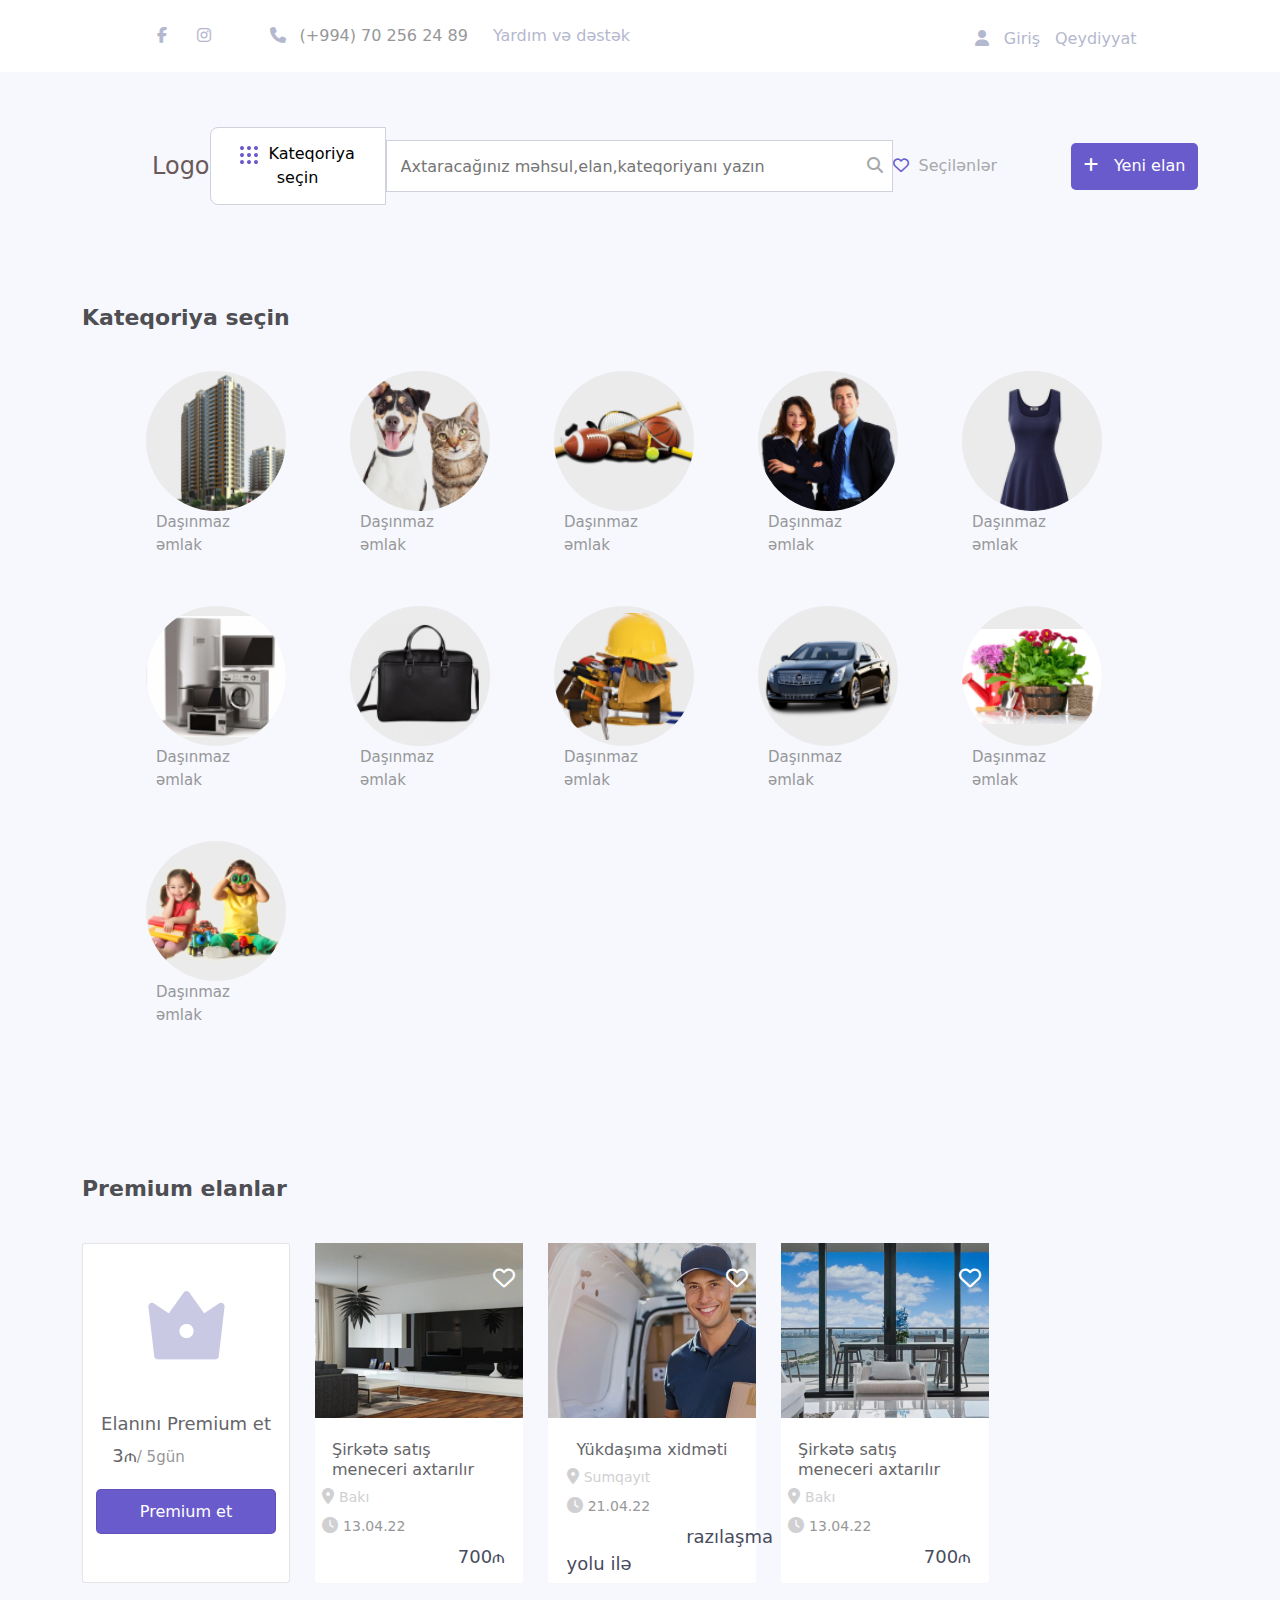
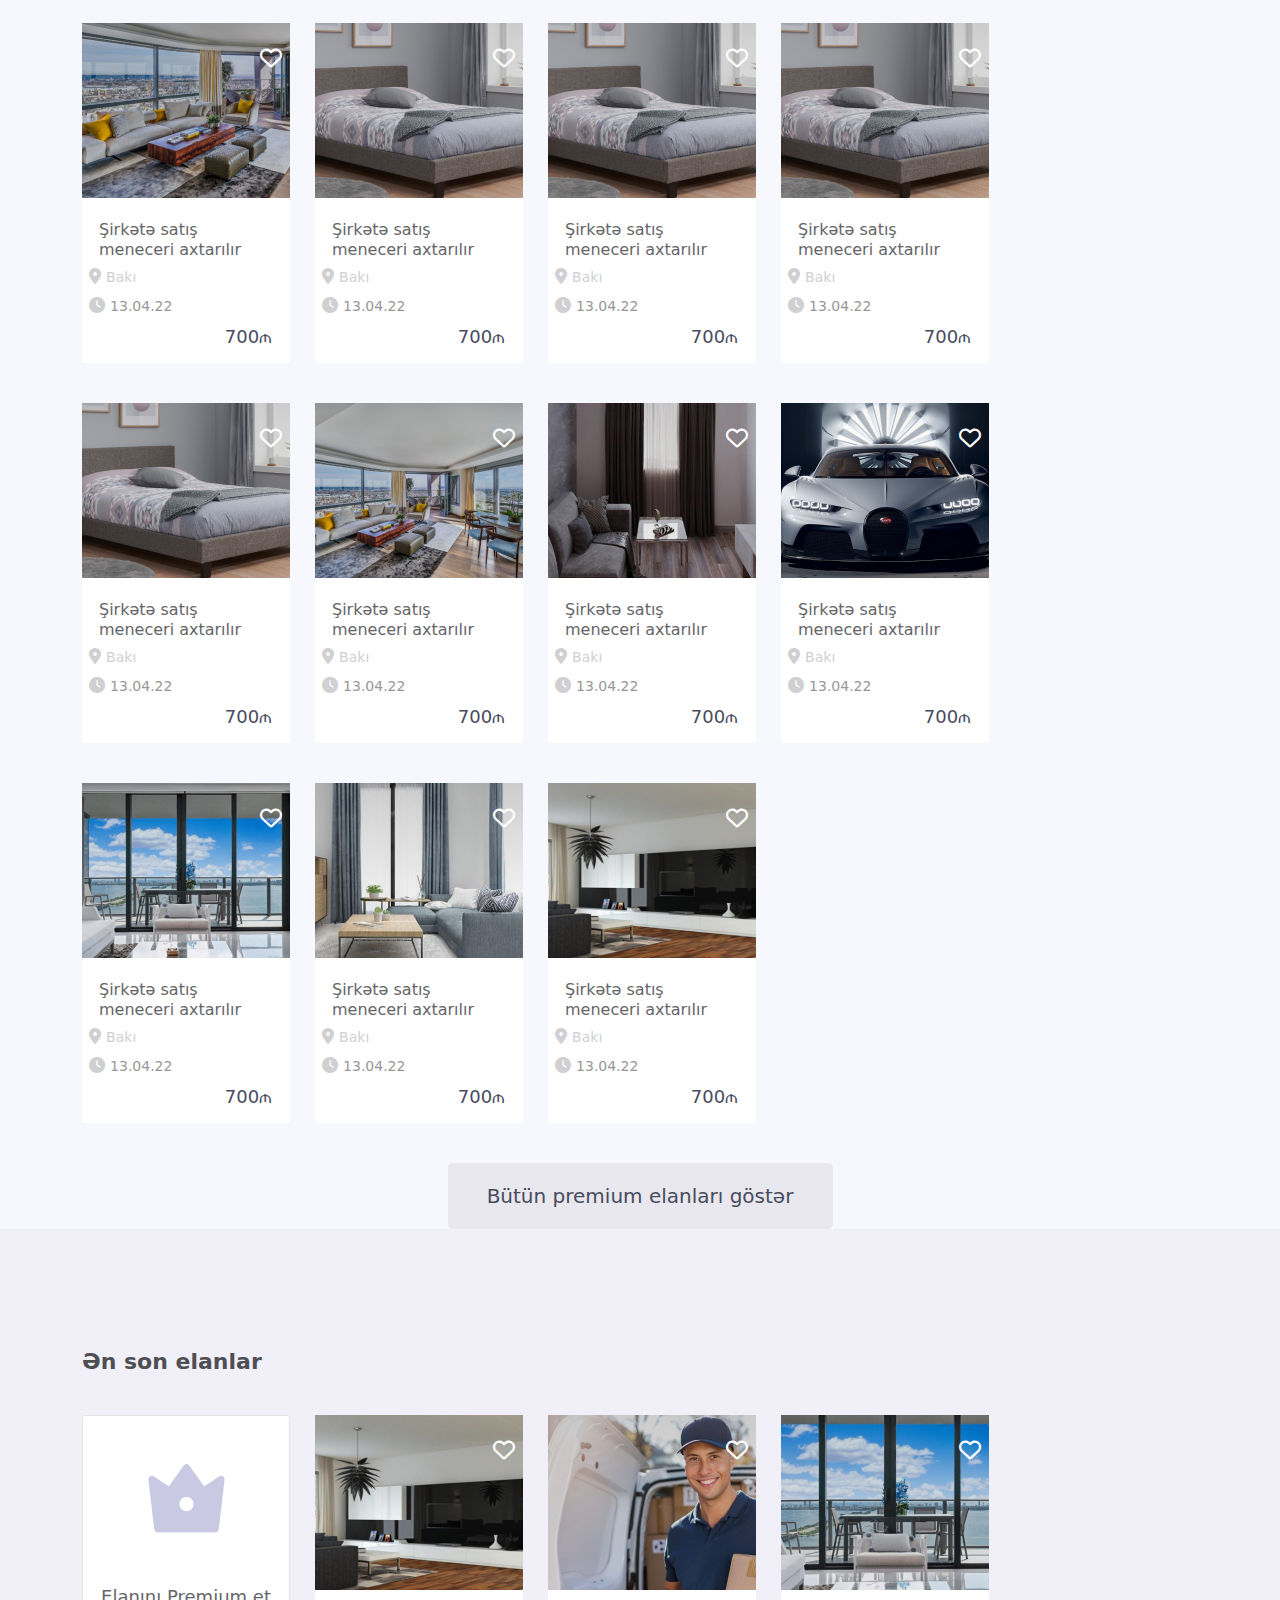
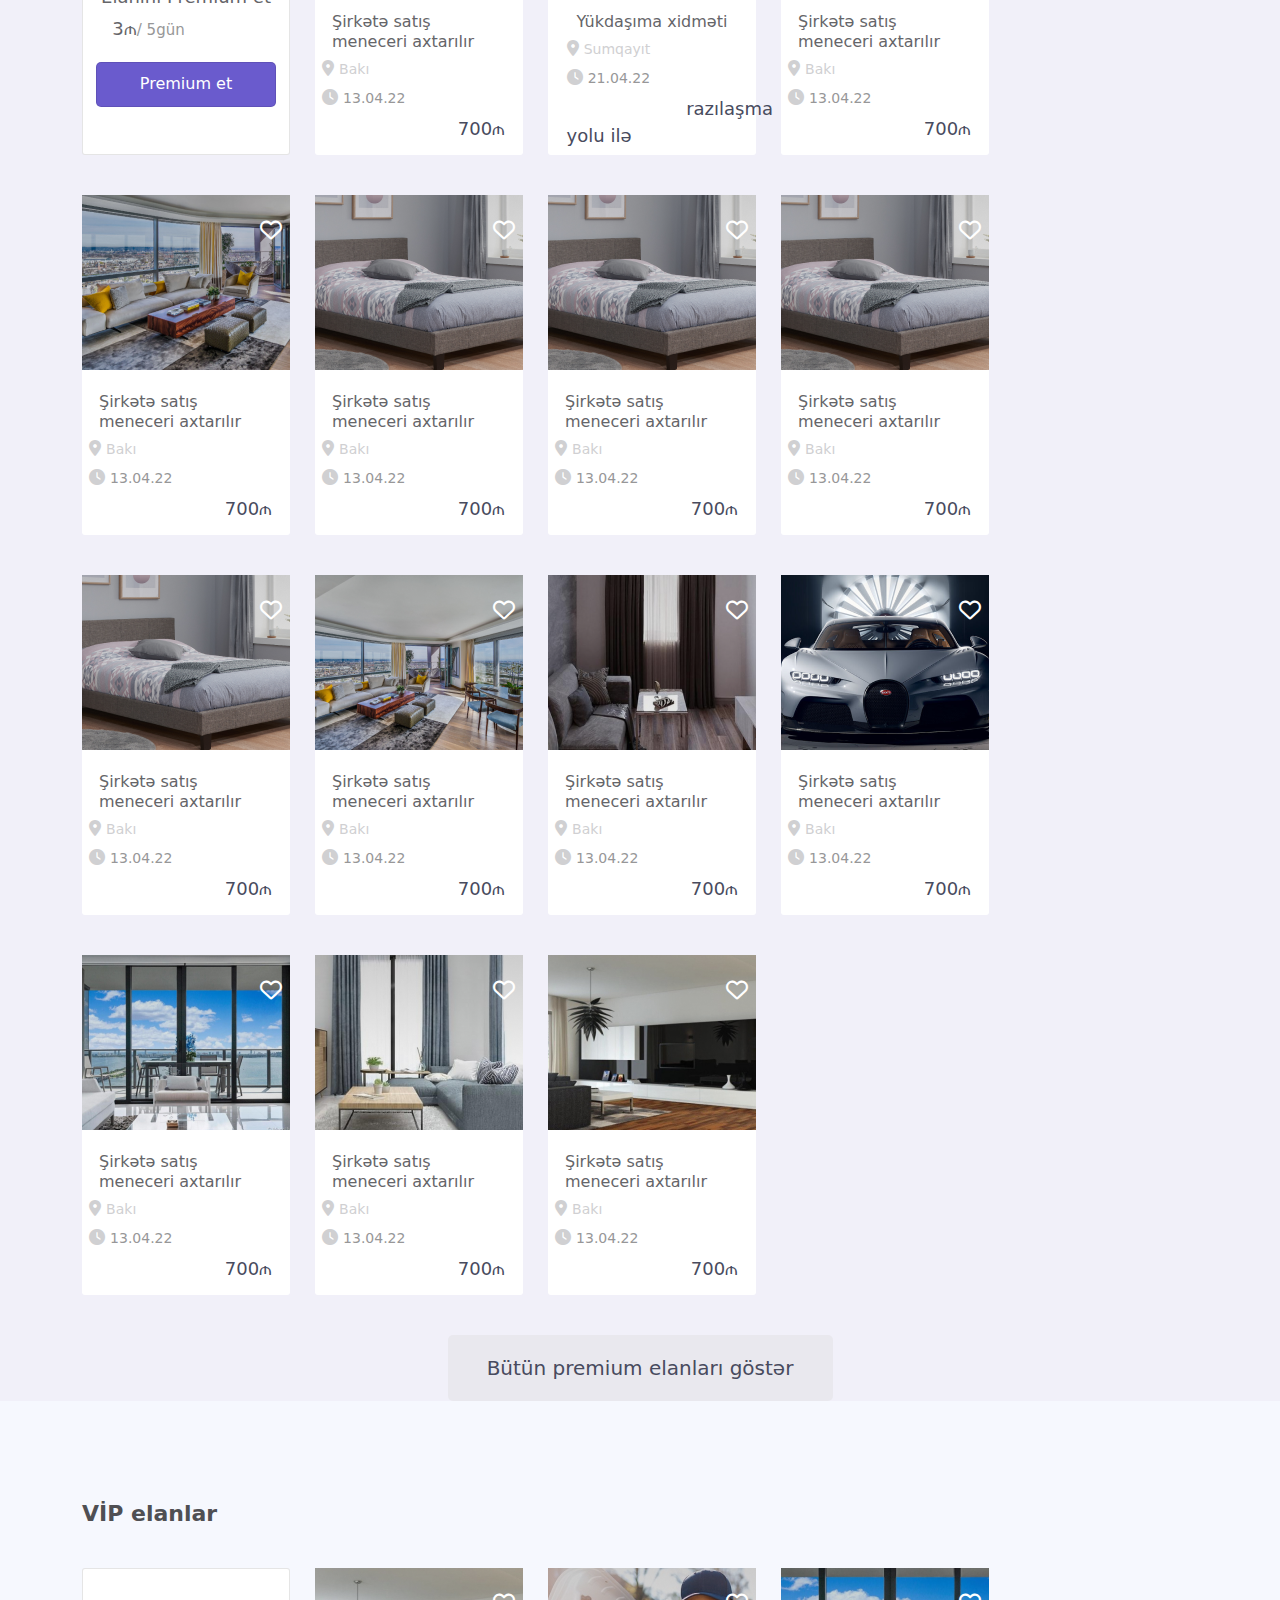
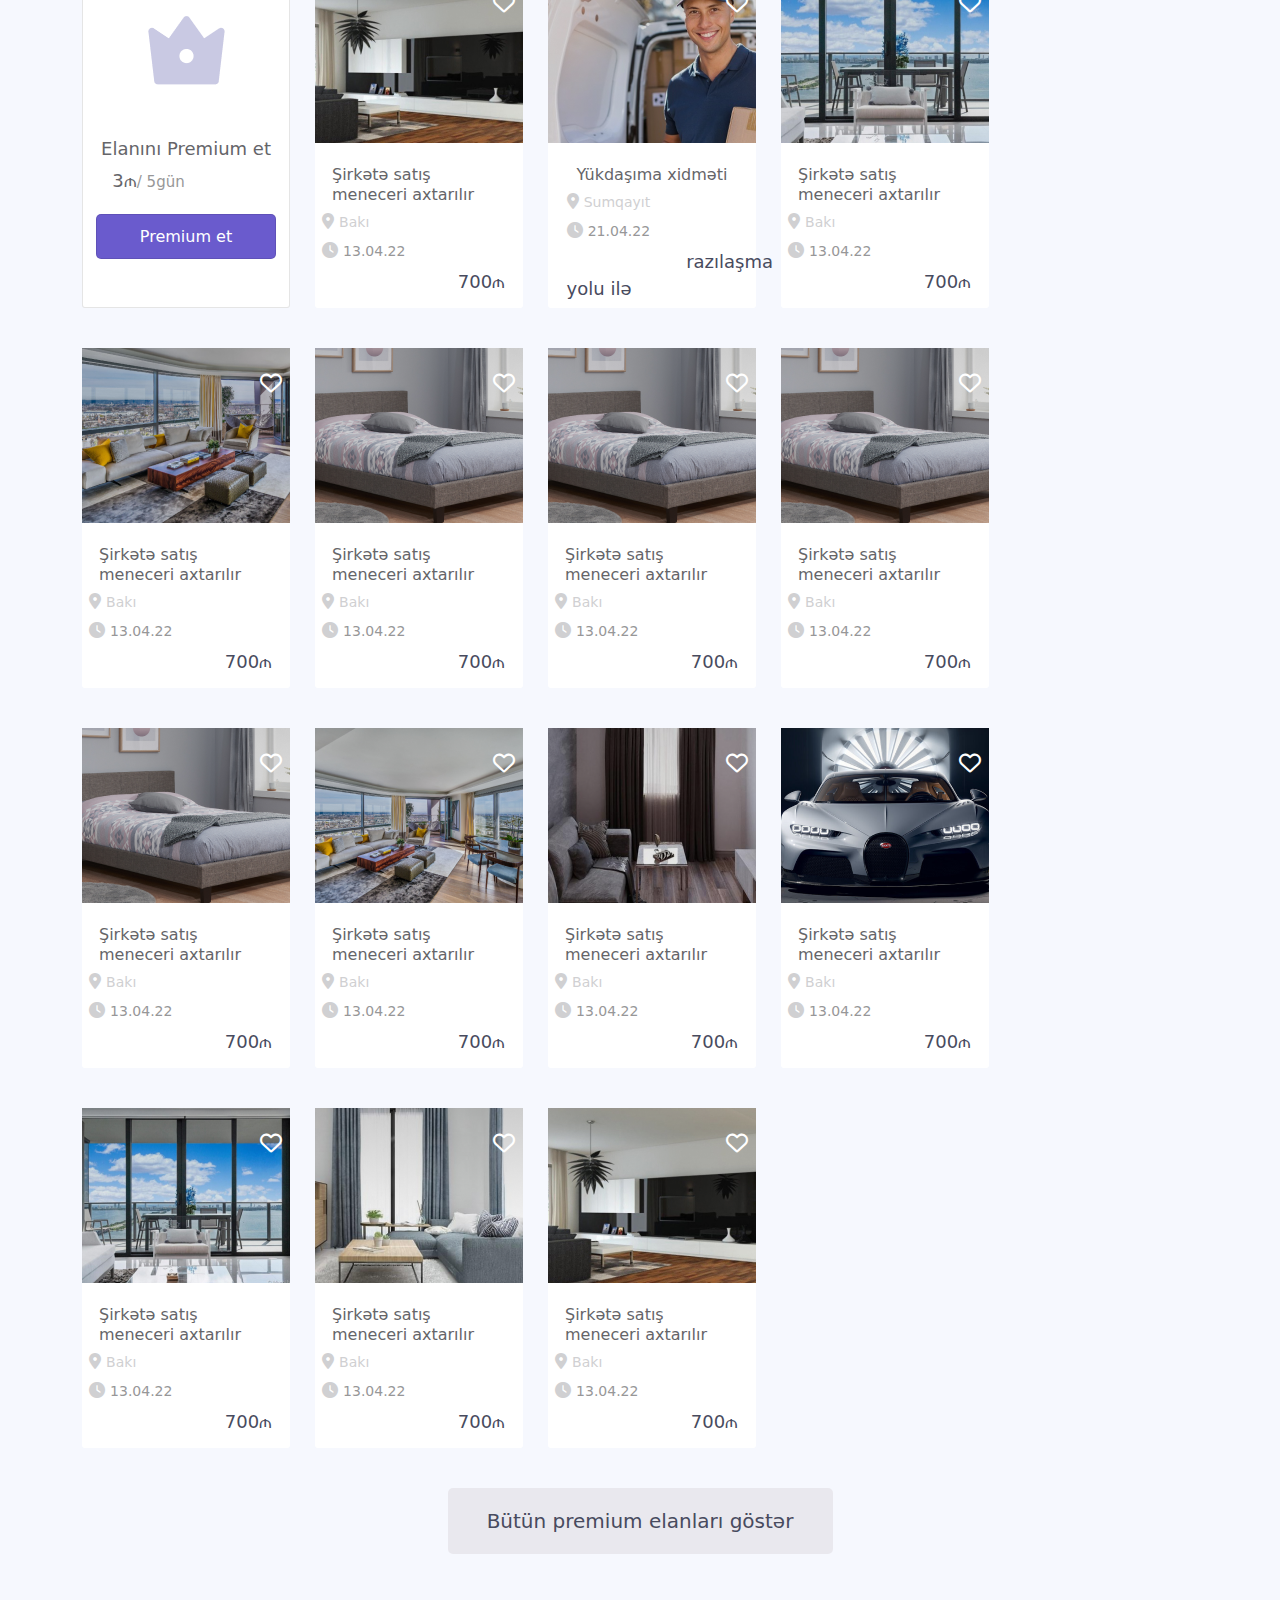
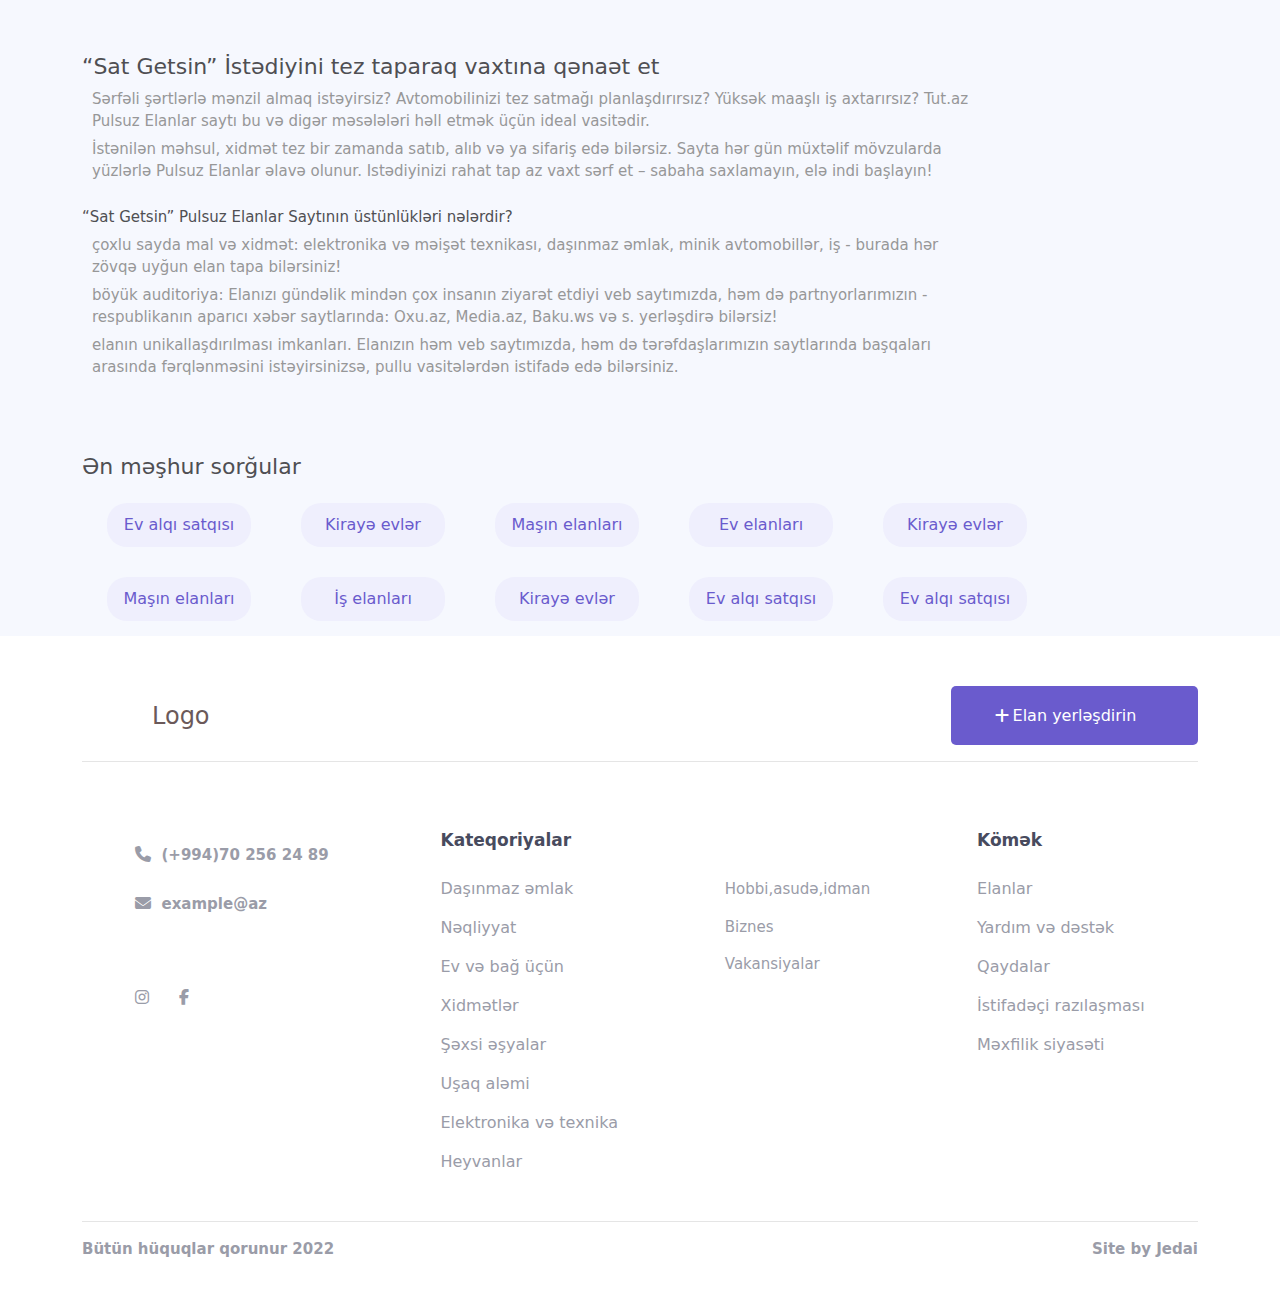
==== index.html @ 9d22d10e "the complete website main,sections, footer,popups etc" ====
<!DOCTYPE html>
<html lang="en">
  <head>
    <meta charset="UTF-8" />
    <meta http-equiv="X-UA-Compatible" content="IE=edge" />
    <meta name="viewport" content="width=device-width, initial-scale=1.0" />
    <title>Anoncument site</title>
    <!-- fontawesome links -->
    <link
      rel="stylesheet"
      href="https://cdnjs.cloudflare.com/ajax/libs/font-awesome/6.3.0/css/all.min.css"
    />
    <!-- bootstrab cdn links -->
    <link
      rel="stylesheet"
      href="https://cdn.jsdelivr.net/npm/bootstrap@5.3.0-alpha1/dist/css/bootstrap.min.css"
    />
    <!-- css link -->
    <link rel="stylesheet" href="/css/style.css" />
  </head>
  <body>
    <!-- header  -->
    <header class="head">
      <div class="container header">
        <div class="box-left">
          <div class="social-icons">
            <a href="#"><i class="fa-brands fa-facebook-f"></i></a>
            <a href="#"><i class="fa-brands fa-instagram"></i></a>
          </div>
          <div class="phone">
            <a href="#"><i class="fa-solid fa-phone"></i></a>
            <span>(+994) 70 256 24 89</span>
            <a href="#">Yardım və dəstək</a>
          </div>
        </div>
        <div class="box-right">
          <div class="user">
            <a href="#"><i class="fa-solid fa-user"></i></a>
            <a data-bs-toggle="modal" data-bs-target="#popup-Login" href="#"
              >Giriş</a
            >

            <a data-bs-toggle="modal" data-bs-target="#popup-qeydiyyat"
              >Qeydiyyat</a
            >
          </div>
        </div>
      </div>
      <!-- Modal Log-in-->
      <!-- --------------------------------------Login modal -->
      <div
        class="modal fade modal-fullscreen-lg-down"
        id="popup-Login"
        tabindex="-1"
        aria-labelledby="exampleModalLabel"
        aria-hidden="true"
      >
        <div class="modal-dialog">
          <div class="modal-content">
            <div class="modal-header">
              <button
                type="button"
                class="btn-close"
                data-bs-dismiss="modal"
                aria-label="Close"
              ></button>
            </div>
            <div class="modal-body">
              <div class="container">
                <div class="text-section">
                  <h1>“Sat Getsin” ə xoş gəlmişsiniz !</h1>
                  <p>
                    Qeydiyyat zamanı istifadə etdiyiniz e-mail (nömrə) və şifrə
                    vasitəsilə daxil olun
                  </p>
                </div>
                <div class="contact-email">
                  <a
                    data-bs-toggle="modal"
                    data-bs-target="#popup-Login"
                    class="active-a"
                    >Email</a
                  >
                  <a
                    data-bs-toggle="modal"
                    data-bs-target="#popup-Mobile"
                    href="#"
                    class="m-3 atwo"
                    >Mobil nömrə</a
                  >
                </div>

                <form action="#" class="form">
                  <label class="label-form">
                    <span>Email</span>
                    <input
                      type="text"
                      placeholder="Emailinizi daxil edin"
                      class="email-box"
                    />
                  </label>

                  <label class="label-form">
                    <span>Şifrə</span>
                    <input
                      id="password"
                      type="password"
                      placeholder=" Yeni şifrə yaradın"
                      class="password-box"
                      name="Şifrə"
                    />
                    <div class="icon">
                      <i
                        class="fa-solid fa-eye-slash"
                        id="pasword-icon"
                        onclick="showHide()"
                      ></i>
                    </div>
                  </label>
                  <div class="password-remember">
                    <label>
                      <input type="checkbox" />
                      <span>Şifrəni xatırla</span>
                    </label>
                    <a  data-bs-toggle="modal"
                    data-bs-target="#popup-passwordforqot">Şifrəmi unutdum</a>
                  </div>
                  <div class="button-gre">
                    <a href="#">Daxil ol</a>
                  </div>
                  <p class="new-user">
                    <a href="#">Saytımızda yenisiz? o zaman</a>
                  </p>
                  <div class="signin-button">
                    <a data-bs-toggle="modal" data-bs-target="#popup-qeydiyyat">Qeydiyyatdan keçin</a>
                  </div>
                </form>
              </div>
            </div>
          </div>
        </div>
      </div>
      <!-- ---------------------------------------Mobile modal -->
      <div
        class="modal fade modal-fullscreen-lg-down"
        id="popup-Mobile"
        tabindex="-1"
        aria-labelledby="exampleModalLabel"
        aria-hidden="true"
      >
        <div class="modal-dialog">
          <div class="modal-content">
            <div class="modal-header">
              <button
                type="button"
                class="btn-close"
                data-bs-dismiss="modal"
                aria-label="Close"
              ></button>
            </div>
            <div class="modal-body">
              <div class="container">
                <div class="text-section">
                  <h1>“Sat Getsin” ə xoş gəlmişsiniz !</h1>
                  <p>
                    Qeydiyyat zamanı istifadə etdiyiniz e-mail (nömrə) və şifrə
                    vasitəsilə daxil olun
                  </p>
                </div>
                <div class="contact-email">
                  <a data-bs-toggle="modal" data-bs-target="#popup-Login"
                    >Email</a
                  >
                  <a
                    data-bs-toggle="modal"
                    data-bs-target="#popup-Mobile"
                    href="#"
                    class="m-3 active-a atwo"
                    >Mobil nömrə</a
                  >
                </div>

                <form action="#" class="form">
                  <label class="label-form">
                    <span>Mobil nömrə</span>
                    <div class="mobile">
                      <select class="select">
                        <option>(+994) 70</option>
                        <option>(+994) 70</option>
                        <option>(+994) 70</option>
                      </select>
                      <input
                        type="text"
                        placeholder="Emailinizi daxil edin"
                        class="mobile-box"
                      />
                    </div>
                  </label>

                  <label class="label-form">
                    <span>Şifrə</span>
                    <input
                      id="password-two"
                      type="password"
                      placeholder=" Yeni şifrə yaradın"
                      class="password-box"
                      name="Şifrə"
                    />
                    <div class="icon">
                      <i
                        class="fa-solid fa-eye-slash"
                        id="pasword-icon"
                        onclick="showHidetwo()"
                      ></i>
                    </div>
                  </label>
                  <div class="password-remember">
                    <label>
                      <input type="checkbox" />
                      <span>Şifrəni xatırla</span>
                    </label>
                    <a data-bs-toggle="modal"
                    data-bs-target="#popup-passwordforqot">Şifrəmi unutdum</a>
                  </div>
                  <div class="button-gre">
                    <a href="#">Daxil ol</a>
                  </div>
                  <p class="new-user">
                    <a href="#">Saytımızda yenisiz? o zaman</a>
                  </p>
                  <div class="signin-button">
                    <a href="#">Qeydiyyatdan keçin</a>
                  </div>
                </form>
              </div>
            </div>
          </div>
        </div>
      </div>
      <!-- -----------------------------------------Qeydiyyat modal -->
      <div
        class="modal fade modal-fullscreen-lg-down"
        id="popup-qeydiyyat"
        tabindex="-1"
        aria-labelledby="exampleModalLabel"
        aria-hidden="true"
      >
        <div class="modal-dialog">
          <div class="modal-content">
            <div class="modal-header">
              <button
                type="button"
                class="btn-close"
                data-bs-dismiss="modal"
                aria-label="Close"
              ></button>
            </div>
            <div class="modal-body">
              <div class="container">
                <div class="text-section">
                  <h1>Qeydiyyat</h1>
                </div>

                <form action="#" class="form">
                  <label class="label-form">
                    <span>Ad soyad</span>
                    <input
                      placeholder="Ad soyad daxil edin "
                      type="text
                        "
                    />
                    <span>Email</span>
                    <input placeholder="example@az" type="text" />

                    <span>Mobil nömrə</span>

                    <input
                      type="text"
                      placeholder="Emailinizi daxil edin"
                      class="email-box"
                    />
                  </label>

                  <label class="label-form">
                    <span>Şifrə</span>
                    <input
                      id="password-two"
                      type="password"
                      placeholder=" Yeni şifrə yaradın"
                      class="password-box"
                      name="Şifrə"
                    />
                    <div class="icon">
                      <i
                        class="fa-solid fa-eye-slash"
                        id="pasword-icon"
                        onclick="showHidetwo()"
                      ></i>
                    </div>
                  </label>
                  <label for="">
                    <div class="register">
                      <input
                        type="text"
                        placeholder="Şəkildəki kodu daxil edin"
                      />
                      <div class="register-code"><span>5064</span></div>
                    </div>
                  </label>
                  <div class="password-remember-two">
                    <label>
                      <input type="checkbox" />
                      <span>
                        <a href="#">İstifadəçi şərtləri</a> ilə razıyam</span
                      >
                    </label>
                  </div>
                  <div class="lest-go">
                    <span> <a data-bs-toggle="modal" data-bs-target="#popup-davamet">Davam edin</a></span>
                  </div>

                  <p class="new-user">
                    <a data-bs-toggle="modal" data-bs-target="#popup-Login"
                      >Hesabınız var? o zaman</a
                    >
                  </p>
                  <div class="button-gre reg">
                    <a data-bs-toggle="modal" data-bs-target="#popup-Login">Daxil olun</a>
                  </div>
                </form>
              </div>
            </div>
          </div>
        </div>
      </div>
      <!-- Davam-edin modal -->
      <div
      class="modal fade modal-fullscreen-lg-down"
      id="popup-davamet"
      tabindex="-1"
      aria-labelledby="exampleModalLabel"
      aria-hidden="true">
      <div class="modal-dialog">
        <div class="modal-content">
          <div class="modal-header">
            <button
              type="button"
              class="btn-close"
              data-bs-dismiss="modal"
              aria-label="Close"
            ></button>
          </div>
          <div class="modal-body ">
            <div class="container sig-con">
              <div class="text-section">
                <h1>Qeydiyyat</h1>
                <p><span>Telefonunuza göndərilən 4 xanalı kodu girin</span></p>
              </div>
              <div class="securty-code">
                <input oninput="goNext(event)" maxlength="1" type="text" required>
                <input  oninput="goNext(event)" maxlength="1" type="text" required>
                <input  oninput="goNext(event)" maxlength="1" type="text"required>
                <input  oninput="goNext(event)" maxlength="1" type="text" required>
                <input  oninput="goNext(event)" maxlength="1" type="text" required>
                <input  oninput="goNext(event)" maxlength="1" type="text" required>
              </div>
                <div class="button-gre pre">
                  <a href="#">Təsdiq edin</a>
                </div>
                <div class="refresh">
                    <a href="#">Nömrəni yenilə</a>
                    <a href="#">Kodu yenidən göndər</a>
                </div>
               
            </div>
          </div>
        </div>
      </div>
    
    </div>

   <!-- ------------- forqot pasword -->
      <div
      class="modal fade modal-fullscreen-lg-down"
      id="popup-passwordforqot"
      tabindex="-1"
      aria-labelledby="exampleModalLabel"
      aria-hidden="true">
      <div class="modal-dialog">
        <div class="modal-content">
          <div class="modal-header">
            <button
              type="button"
              class="btn-close"
              data-bs-dismiss="modal"
              aria-label="Close"
            ></button>
          </div>
          <div class="modal-body ">
            <div class="container sig-con">
              <div class="text-section">
                <h1>Şifrəmi unutdum</h1>
                <p><span>Narahat olmayın biz sizə daxil olmaq üçün kod göndərəcəyik </span></p>
                
              </div>
              <div class="contact-email">
                <a
                  data-bs-toggle="modal"
                  data-bs-target="#popup-passwordforqot"
                  class="active-a"
                  >Email</a
                >
                <a
                  data-bs-toggle="modal"
                  data-bs-target="#popup-Mobile"
                  href="#"
                  class="m-3 atwo"
                  >Mobil nömrə</a
                >
              </div>
              <label class="label-form eform" >
                <span>Email</span>
                <input
                type="text"
                placeholder="Emailinizi daxil edin"
                class="email-box"
              />
              </label>
                <div class="button-gre gre">
                  <a data-bs-toggle="modal"
                  data-bs-target="#popup-sendemail">Linki göndər</a>
                </div>
                <div class="refresh">
                    <a href="#">Nömrəni yenilə</a>
                    <a href="#">Kodu yenidən göndər</a>
                </div>
               
            </div>
          </div>
        </div>
      </div>
    </div>
    <!--  emailinizi yoxlayin -->
    <div
    class="modal fade modal-fullscreen-lg-down"
    id="popup-sendemail"
    tabindex="-1"
    aria-labelledby="exampleModalLabel"
    aria-hidden="true">
    <div class="modal-dialog">
      <div class="modal-content">
        <div class="modal-header">
          <button
            type="button"
            class="btn-close"
            data-bs-dismiss="modal"
            aria-label="Close"
          ></button>
        </div>
        <div class="modal-body ">
          <div class="container ">
            <div class="text-section">
              <h1>E-mailinizi yoxlayın</h1>
              <p><span>Lazımi məlumatlar example@az ünvanına göndərildi.Emailinizə göndərilən 4 xanalı kodu girin</span></p>
              
            </div>
            <div class="securty-code">
                <input oninput="goNext(event)" maxlength="1" type="text" required>
                <input  oninput="goNext(event)" maxlength="1" type="text" required>
                <input  oninput="goNext(event)" maxlength="1" type="text"required>
                <input  oninput="goNext(event)" maxlength="1" type="text" required>

              </div>
            
              <div class="button-gre gre">
                <a href="#">Davam edin</a>
              </div>
              <div class="refresh">
                  <a href="#">Nömrəni yenilə</a>
                  <a href="#">Kodu yenidən göndər</a>
              </div>
             
          </div>
        </div>
      </div>
    </div>
  </div>
  <!--   davam edin email -->
  <div
  class="modal fade modal-fullscreen-lg-down"
  id="popup-sendemail"
  tabindex="-1"
  aria-labelledby="exampleModalLabel"
  aria-hidden="true">
  <div class="modal-dialog">
    <div class="modal-content">
      <div class="modal-header">
        <button
          type="button"
          class="btn-close"
          data-bs-dismiss="modal"
          aria-label="Close"
        ></button>
      </div>
      <div class="modal-body ">
        <div class="container ">
          <div class="text-section">
            <h1>Yeni şifrənizi yazın</h1>   
          </div>
            <div class="button-gre gre">
              <a href="#">Davam edin</a>

            </div>
           
        </div>
      </div>
    </div>
  </div>
</div>


    </header>
    <!-- main -->
    <section>
      <div class="container main">
        <div class="logo">
          <a href="#">Logo</a>
        </div>
        <div class="search-box">
          <button>
            <svg
              width="18"
              height="18"
              viewBox="0 0 18 18"
              fill="none"
              xmlns="http://www.w3.org/2000/svg"
            >
              <path
                d="M2 4C2.53043 4 3.03914 3.78929 3.41421 3.41421C3.78929 3.03914 4 2.53043 4 2C4 1.46957 3.78929 0.960859 3.41421 0.585786C3.03914 0.210714 2.53043 0 2 0C1.46957 0 0.960859 0.210714 0.585786 0.585786C0.210714 0.960859 0 1.46957 0 2C0 2.53043 0.210714 3.03914 0.585786 3.41421C0.960859 3.78929 1.46957 4 2 4ZM9 4C9.53043 4 10.0391 3.78929 10.4142 3.41421C10.7893 3.03914 11 2.53043 11 2C11 1.46957 10.7893 0.960859 10.4142 0.585786C10.0391 0.210714 9.53043 0 9 0C8.46957 0 7.96086 0.210714 7.58579 0.585786C7.21071 0.960859 7 1.46957 7 2C7 2.53043 7.21071 3.03914 7.58579 3.41421C7.96086 3.78929 8.46957 4 9 4ZM16 4C16.5304 4 17.0391 3.78929 17.4142 3.41421C17.7893 3.03914 18 2.53043 18 2C18 1.46957 17.7893 0.960859 17.4142 0.585786C17.0391 0.210714 16.5304 0 16 0C15.4696 0 14.9609 0.210714 14.5858 0.585786C14.2107 0.960859 14 1.46957 14 2C14 2.53043 14.2107 3.03914 14.5858 3.41421C14.9609 3.78929 15.4696 4 16 4ZM2 11C2.53043 11 3.03914 10.7893 3.41421 10.4142C3.78929 10.0391 4 9.53043 4 9C4 8.46957 3.78929 7.96086 3.41421 7.58579C3.03914 7.21071 2.53043 7 2 7C1.46957 7 0.960859 7.21071 0.585786 7.58579C0.210714 7.96086 0 8.46957 0 9C0 9.53043 0.210714 10.0391 0.585786 10.4142C0.960859 10.7893 1.46957 11 2 11ZM9 11C9.53043 11 10.0391 10.7893 10.4142 10.4142C10.7893 10.0391 11 9.53043 11 9C11 8.46957 10.7893 7.96086 10.4142 7.58579C10.0391 7.21071 9.53043 7 9 7C8.46957 7 7.96086 7.21071 7.58579 7.58579C7.21071 7.96086 7 8.46957 7 9C7 9.53043 7.21071 10.0391 7.58579 10.4142C7.96086 10.7893 8.46957 11 9 11ZM16 11C16.5304 11 17.0391 10.7893 17.4142 10.4142C17.7893 10.0391 18 9.53043 18 9C18 8.46957 17.7893 7.96086 17.4142 7.58579C17.0391 7.21071 16.5304 7 16 7C15.4696 7 14.9609 7.21071 14.5858 7.58579C14.2107 7.96086 14 8.46957 14 9C14 9.53043 14.2107 10.0391 14.5858 10.4142C14.9609 10.7893 15.4696 11 16 11ZM2 18C2.53043 18 3.03914 17.7893 3.41421 17.4142C3.78929 17.0391 4 16.5304 4 16C4 15.4696 3.78929 14.9609 3.41421 14.5858C3.03914 14.2107 2.53043 14 2 14C1.46957 14 0.960859 14.2107 0.585786 14.5858C0.210714 14.9609 0 15.4696 0 16C0 16.5304 0.210714 17.0391 0.585786 17.4142C0.960859 17.7893 1.46957 18 2 18ZM9 18C9.53043 18 10.0391 17.7893 10.4142 17.4142C10.7893 17.0391 11 16.5304 11 16C11 15.4696 10.7893 14.9609 10.4142 14.5858C10.0391 14.2107 9.53043 14 9 14C8.46957 14 7.96086 14.2107 7.58579 14.5858C7.21071 14.9609 7 15.4696 7 16C7 16.5304 7.21071 17.0391 7.58579 17.4142C7.96086 17.7893 8.46957 18 9 18ZM16 18C16.5304 18 17.0391 17.7893 17.4142 17.4142C17.7893 17.0391 18 16.5304 18 16C18 15.4696 17.7893 14.9609 17.4142 14.5858C17.0391 14.2107 16.5304 14 16 14C15.4696 14 14.9609 14.2107 14.5858 14.5858C14.2107 14.9609 14 15.4696 14 16C14 16.5304 14.2107 17.0391 14.5858 17.4142C14.9609 17.7893 15.4696 18 16 18Z"
                fill="#6A5BCD"
              />
            </svg>
            <span> Kateqoriya seçin </span>
          </button>
          <input
            type="text"
            placeholder="Axtaracağınız məhsul,elan,kateqoriyanı yazın"
          />
          <a href="#"><i class="fa-solid fa-magnifying-glass"></i></a>
        </div>
        <div class="select-box">
          <a href="#"><i class="fa-regular fa-heart"></i> </a>
          <a href="#">Seçilənlər</a>
          <div class="new-button">
            <button>
              <a href="#"><i class="fa-solid fa-plus"></i></a>
              Yeni elan
            </button>
          </div>
        </div>
      </div>
    </section>
    <!-- category  -->
    <section>
      <div class="container category">
        <h1>Kateqoriya seçin</h1>
        <div class="picture-box">
          <div class="cateqory-box">
            <div class="img">
              <img
                src="/picture/skyscraper-png-12 1.png"
                alt="Dasinmaz Emlak"
              />
            </div>
            <div class="text">
              <p>Daşınmaz əmlak</p>
            </div>
          </div>
          <div class="cateqory-box">
            <div class="img">
              <img
                src="/picture/1597725626_941687 1.png"
                alt="Dasinmaz Emlak"
              />
            </div>
            <div class="text">
              <p>Daşınmaz əmlak</p>
            </div>
          </div>
          <div class="cateqory-box">
            <div class="img">
              <img
                src="/picture/22889-2-sport-free-download 1.png"
                alt="Dasinmaz Emlak"
              />
            </div>
            <div class="text">
              <p>Daşınmaz əmlak</p>
            </div>
          </div>
          <div class="cateqory-box">
            <div class="img">
              <img
                src="/picture/27718-5-business-people-hd 1.png"
                alt="Dasinmaz Emlak"
              />
            </div>
            <div class="text">
              <p>Daşınmaz əmlak</p>
            </div>
          </div>
          <div class="cateqory-box">
            <div class="img">
              <img src="/picture/31NlFSFRHKL 1.png" alt="Dasinmaz Emlak" />
            </div>
            <div class="text">
              <p>Daşınmaz əmlak</p>
            </div>
          </div>
          <div class="cateqory-box">
            <div class="img">
              <img
                src="/picture/4a511f17daa556fc3d292158f2c2d5da 1.png"
                alt="Dasinmaz Emlak"
              />
            </div>
            <div class="text">
              <p>Daşınmaz əmlak</p>
            </div>
          </div>
          <div class="cateqory-box">
            <div class="img">
              <img
                src="/picture/longchamp-handbag-briefcase-hobo-bag-png-favpng-EcXRhtJt9U2Ann8szccFZtY8C 1.png"
                alt="Dasinmaz Emlak"
              />
            </div>
            <div class="text">
              <p>Daşınmaz əmlak</p>
            </div>
          </div>
          <div class="cateqory-box">
            <div class="img">
              <img
                src="/picture/png-transparent-architectural-engineering-building-business-maintenance-advertising-industrial-worker-building-company-service 1.png"
                alt="Dasinmaz Emlak"
              />
            </div>
            <div class="text">
              <p>Daşınmaz əmlak</p>
            </div>
          </div>
          <div class="cateqory-box">
            <div class="img">
              <img
                src="/picture/uploads_cadillac_cadillac_PNG53 1.png"
                alt="Dasinmaz Emlak"
              />
            </div>
            <div class="text">
              <p>Daşınmaz əmlak</p>
            </div>
          </div>
          <div class="cateqory-box">
            <div class="img">
              <img src="/picture/wallpapersden 1.png" alt="Dasinmaz Emlak" />
            </div>
            <div class="text">
              <p>Daşınmaz əmlak</p>
            </div>
          </div>
          <div class="cateqory-box">
            <div class="img">
              <img src="/picture/kids-play-png 1.png" />
            </div>
            <div class="text">
              <p>Daşınmaz əmlak</p>
            </div>
          </div>
        </div>
      </div>
    </section>
    <!-- premium  -->
    <section>
      <div class="container premium">
        <h1>Premium elanlar</h1>
        <div class="premium-flex">
          <div class="product-vip-box">
            <div class="img-vector">
              <img src="/picture/Vector.png" alt="" />
            </div>
            <p>Elanını Premium et</p>
            <p class="price">3₼<span>/ 5gün</span></p>
            <button>Premium et</button>
          </div>
          <div class="product-box">
            <div class="img-box">
              <a href="#"><i class="fa-regular fa-heart"></i></a>
              <img src="/picture/image 81.png" alt="" />
            </div>
            <div class="text-div">
              <p class="menecer">Şirkətə satış meneceri axtarılır</p>
              <p class="location">
                <i class="fa-sharp fa-solid fa-location-dot"></i>
                <span>Bakı</span>
              </p>
              <p class="clock">
                <i class="fa-solid fa-clock"></i> <span>13.04.22</span>
              </p>
              <div class="div-1">
                <span class="money">700₼</span>
              </div>
            </div>
          </div>
          <div class="product-box">
            <div class="img-box">
              <a href="#"><i class="fa-regular fa-heart"></i></a>
              <img src="/picture/premiumelan/image 82 (1).png" alt="" />
            </div>
            <div class="text-div">
              <p class="menecer">Yükdaşıma xidməti</p>
              <p class="location">
                <i class="fa-sharp fa-solid fa-location-dot"></i>
                <span>Sumqayıt</span>
              </p>
              <p class="clock">
                <i class="fa-solid fa-clock"></i> <span>21.04.22</span>
              </p>
              <span class="money">razılaşma yolu ilə</span>
            </div>
          </div>
          <div class="product-box">
            <div class="img-box">
              <a href="#"><i class="fa-regular fa-heart"></i></a>
              <img src="/picture/premiumelan/image 83.png" alt="" />
            </div>
            <div class="text-div">
              <p class="menecer">Şirkətə satış meneceri axtarılır</p>
              <p class="location">
                <i class="fa-sharp fa-solid fa-location-dot"></i>
                <span>Bakı</span>
              </p>
              <p class="clock">
                <i class="fa-solid fa-clock"></i> <span>13.04.22</span>
              </p>
              <span class="money">700₼</span>
            </div>
          </div>
          <div class="product-box">
            <div class="img-box">
              <a href="#"><i class="fa-regular fa-heart"></i></a>
              <img src="/picture/premiumelan/image 82.png" alt="" />
            </div>
            <div class="text-div">
              <p class="menecer">Şirkətə satış meneceri axtarılır</p>
              <p class="location">
                <i class="fa-sharp fa-solid fa-location-dot"></i>
                <span>Bakı</span>
              </p>
              <p class="clock">
                <i class="fa-solid fa-clock"></i> <span>13.04.22</span>
              </p>
              <span class="money">700₼</span>
            </div>
          </div>
          <div class="product-box">
            <div class="img-box">
              <a href="#"><i class="fa-regular fa-heart"></i></a>
              <img src="/picture/premiumelan/image 84 (1).png" alt="" />
            </div>
            <div class="text-div">
              <p class="menecer">Şirkətə satış meneceri axtarılır</p>
              <p class="location">
                <i class="fa-sharp fa-solid fa-location-dot"></i>
                <span>Bakı</span>
              </p>
              <p class="clock">
                <i class="fa-solid fa-clock"></i> <span>13.04.22</span>
              </p>
              <span class="money">700₼</span>
            </div>
          </div>
          <div class="product-box">
            <div class="img-box">
              <a href="#"><i class="fa-regular fa-heart"></i></a>
              <img src="/picture/premiumelan/image 84 (2).png" alt="" />
            </div>
            <div class="text-div">
              <p class="menecer">Şirkətə satış meneceri axtarılır</p>
              <p class="location">
                <i class="fa-sharp fa-solid fa-location-dot"></i>
                <span>Bakı</span>
              </p>
              <p class="clock">
                <i class="fa-solid fa-clock"></i> <span>13.04.22</span>
              </p>
              <span class="money">700₼</span>
            </div>
          </div>
          <div class="product-box">
            <div class="img-box">
              <a href="#"><i class="fa-regular fa-heart"></i></a>
              <img src="/picture/premiumelan/image 84 (3).png" alt="" />
            </div>
            <div class="text-div">
              <p class="menecer">Şirkətə satış meneceri axtarılır</p>
              <p class="location">
                <i class="fa-sharp fa-solid fa-location-dot"></i>
                <span>Bakı</span>
              </p>
              <p class="clock">
                <i class="fa-solid fa-clock"></i> <span>13.04.22</span>
              </p>
              <span class="money">700₼</span>
            </div>
          </div>
          <div class="product-box">
            <div class="img-box">
              <a href="#"><i class="fa-regular fa-heart"></i></a>
              <img src="/picture/premiumelan/image 84.png" alt="" />
            </div>
            <div class="text-div">
              <p class="menecer">Şirkətə satış meneceri axtarılır</p>
              <p class="location">
                <i class="fa-sharp fa-solid fa-location-dot"></i>
                <span>Bakı</span>
              </p>
              <p class="clock">
                <i class="fa-solid fa-clock"></i> <span>13.04.22</span>
              </p>
              <span class="money">700₼</span>
            </div>
          </div>
          <div class="product-box">
            <div class="img-box">
              <a href="#"><i class="fa-regular fa-heart"></i></a>
              <img src="/picture/premiumelan/image 85.png" alt="" />
            </div>
            <div class="text-div">
              <p class="menecer">Şirkətə satış meneceri axtarılır</p>
              <p class="location">
                <i class="fa-sharp fa-solid fa-location-dot"></i>
                <span>Bakı</span>
              </p>
              <p class="clock">
                <i class="fa-solid fa-clock"></i> <span>13.04.22</span>
              </p>
              <span class="money">700₼</span>
            </div>
          </div>
          <div class="product-box">
            <div class="img-box">
              <a href="#"><i class="fa-regular fa-heart"></i></a>
              <img src="/picture/premiumelan/image 86.png" alt="" />
            </div>
            <div class="text-div">
              <p class="menecer">Şirkətə satış meneceri axtarılır</p>
              <p class="location">
                <i class="fa-sharp fa-solid fa-location-dot"></i>
                <span>Bakı</span>
              </p>
              <p class="clock">
                <i class="fa-solid fa-clock"></i> <span>13.04.22</span>
              </p>
              <span class="money">700₼</span>
            </div>
          </div>
          <div class="product-box">
            <div class="img-box">
              <a href="#"><i class="fa-regular fa-heart"></i></a>
              <img src="/picture/premiumelan/image 87.png" alt="" />
            </div>
            <div class="text-div">
              <p class="menecer">Şirkətə satış meneceri axtarılır</p>
              <p class="location">
                <i class="fa-sharp fa-solid fa-location-dot"></i>
                <span>Bakı</span>
              </p>
              <p class="clock">
                <i class="fa-solid fa-clock"></i> <span>13.04.22</span>
              </p>
              <span class="money">700₼</span>
            </div>
          </div>
          <div class="product-box">
            <div class="img-box">
              <a href="#"><i class="fa-regular fa-heart"></i></a>
              <img src="/picture/premiumelan/image 88.png" alt="" />
            </div>
            <div class="text-div">
              <p class="menecer">Şirkətə satış meneceri axtarılır</p>
              <p class="location">
                <i class="fa-sharp fa-solid fa-location-dot"></i>
                <span>Bakı</span>
              </p>
              <p class="clock">
                <i class="fa-solid fa-clock"></i> <span>13.04.22</span>
              </p>
              <span class="money">700₼</span>
            </div>
          </div>
          <div class="product-box">
            <div class="img-box">
              <a href="#"><i class="fa-regular fa-heart"></i></a>
              <img src="/picture/premiumelan/image 89.png" alt="" />
            </div>
            <div class="text-div">
              <p class="menecer">Şirkətə satış meneceri axtarılır</p>
              <p class="location">
                <i class="fa-sharp fa-solid fa-location-dot"></i>
                <span>Bakı</span>
              </p>
              <p class="clock">
                <i class="fa-solid fa-clock"></i> <span>13.04.22</span>
              </p>
              <span class="money">700₼</span>
            </div>
          </div>
          <div class="product-box">
            <div class="img-box">
              <a href="#"><i class="fa-regular fa-heart"></i></a>
              <img src="/picture/image 81.png" alt="" />
            </div>
            <div class="text-div">
              <p class="menecer">Şirkətə satış meneceri axtarılır</p>
              <p class="location">
                <i class="fa-sharp fa-solid fa-location-dot"></i>
                <span>Bakı</span>
              </p>
              <p class="clock">
                <i class="fa-solid fa-clock"></i> <span>13.04.22</span>
              </p>
              <span class="money">700₼</span>
            </div>
          </div>
        </div>
        <div class="flex">
          <div class="allpre">
            <a href="#"> Bütün premium elanları göstər </a>
          </div>
        </div>
      </div>
    </section>
    <!-- en son elanlar -->
    <section class="bg">
      <div class="container premium history">
        <h1>Ən son elanlar</h1>
        <div class="premium-flex">
          <div class="product-vip-box">
            <div class="img-vector">
              <img src="/picture/Vector.png" alt="" />
            </div>
            <p>Elanını Premium et</p>
            <p class="price">3₼<span>/ 5gün</span></p>
            <button>Premium et</button>
          </div>
          <div class="product-box">
            <div class="img-box">
              <a href="#"><i class="fa-regular fa-heart"></i></a>
              <img src="/picture/image 81.png" alt="" />
            </div>
            <div class="text-div">
              <p class="menecer">Şirkətə satış meneceri axtarılır</p>
              <p class="location">
                <i class="fa-sharp fa-solid fa-location-dot"></i>
                <span>Bakı</span>
              </p>
              <p class="clock">
                <i class="fa-solid fa-clock"></i> <span>13.04.22</span>
              </p>
              <span class="money">700₼</span>
            </div>
          </div>
          <div class="product-box">
            <div class="img-box">
              <a href="#"><i class="fa-regular fa-heart"></i></a>
              <img src="/picture/premiumelan/image 82 (1).png" alt="" />
            </div>
            <div class="text-div">
              <p class="menecer">Yükdaşıma xidməti</p>
              <p class="location">
                <i class="fa-sharp fa-solid fa-location-dot"></i>
                <span>Sumqayıt</span>
              </p>
              <p class="clock">
                <i class="fa-solid fa-clock"></i> <span>21.04.22</span>
              </p>
              <span class="money">razılaşma yolu ilə</span>
            </div>
          </div>
          <div class="product-box">
            <div class="img-box">
              <a href="#"><i class="fa-regular fa-heart"></i></a>
              <img src="/picture/premiumelan/image 83.png" alt="" />
            </div>
            <div class="text-div">
              <p class="menecer">Şirkətə satış meneceri axtarılır</p>
              <p class="location">
                <i class="fa-sharp fa-solid fa-location-dot"></i>
                <span>Bakı</span>
              </p>
              <p class="clock">
                <i class="fa-solid fa-clock"></i> <span>13.04.22</span>
              </p>
              <span class="money">700₼</span>
            </div>
          </div>
          <div class="product-box">
            <div class="img-box">
              <a href="#"><i class="fa-regular fa-heart"></i></a>
              <img src="/picture/premiumelan/image 82.png" alt="" />
            </div>
            <div class="text-div">
              <p class="menecer">Şirkətə satış meneceri axtarılır</p>
              <p class="location">
                <i class="fa-sharp fa-solid fa-location-dot"></i>
                <span>Bakı</span>
              </p>
              <p class="clock">
                <i class="fa-solid fa-clock"></i> <span>13.04.22</span>
              </p>
              <span class="money">700₼</span>
            </div>
          </div>
          <div class="product-box">
            <div class="img-box">
              <a href="#"><i class="fa-regular fa-heart"></i></a>
              <img src="/picture/premiumelan/image 84 (1).png" alt="" />
            </div>
            <div class="text-div">
              <p class="menecer">Şirkətə satış meneceri axtarılır</p>
              <p class="location">
                <i class="fa-sharp fa-solid fa-location-dot"></i>
                <span>Bakı</span>
              </p>
              <p class="clock">
                <i class="fa-solid fa-clock"></i> <span>13.04.22</span>
              </p>
              <span class="money">700₼</span>
            </div>
          </div>
          <div class="product-box">
            <div class="img-box">
              <a href="#"><i class="fa-regular fa-heart"></i></a>
              <img src="/picture/premiumelan/image 84 (2).png" alt="" />
            </div>
            <div class="text-div">
              <p class="menecer">Şirkətə satış meneceri axtarılır</p>
              <p class="location">
                <i class="fa-sharp fa-solid fa-location-dot"></i>
                <span>Bakı</span>
              </p>
              <p class="clock">
                <i class="fa-solid fa-clock"></i> <span>13.04.22</span>
              </p>
              <span class="money">700₼</span>
            </div>
          </div>
          <div class="product-box">
            <div class="img-box">
              <a href="#"><i class="fa-regular fa-heart"></i></a>
              <img src="/picture/premiumelan/image 84 (3).png" alt="" />
            </div>
            <div class="text-div">
              <p class="menecer">Şirkətə satış meneceri axtarılır</p>
              <p class="location">
                <i class="fa-sharp fa-solid fa-location-dot"></i>
                <span>Bakı</span>
              </p>
              <p class="clock">
                <i class="fa-solid fa-clock"></i> <span>13.04.22</span>
              </p>
              <span class="money">700₼</span>
            </div>
          </div>
          <div class="product-box">
            <div class="img-box">
              <a href="#"><i class="fa-regular fa-heart"></i></a>
              <img src="/picture/premiumelan/image 84.png" alt="" />
            </div>
            <div class="text-div">
              <p class="menecer">Şirkətə satış meneceri axtarılır</p>
              <p class="location">
                <i class="fa-sharp fa-solid fa-location-dot"></i>
                <span>Bakı</span>
              </p>
              <p class="clock">
                <i class="fa-solid fa-clock"></i> <span>13.04.22</span>
              </p>
              <span class="money">700₼</span>
            </div>
          </div>
          <div class="product-box">
            <div class="img-box">
              <a href="#"><i class="fa-regular fa-heart"></i></a>
              <img src="/picture/premiumelan/image 85.png" alt="" />
            </div>
            <div class="text-div">
              <p class="menecer">Şirkətə satış meneceri axtarılır</p>
              <p class="location">
                <i class="fa-sharp fa-solid fa-location-dot"></i>
                <span>Bakı</span>
              </p>
              <p class="clock">
                <i class="fa-solid fa-clock"></i> <span>13.04.22</span>
              </p>
              <span class="money">700₼</span>
            </div>
          </div>
          <div class="product-box">
            <div class="img-box">
              <a href="#"><i class="fa-regular fa-heart"></i></a>
              <img src="/picture/premiumelan/image 86.png" alt="" />
            </div>
            <div class="text-div">
              <p class="menecer">Şirkətə satış meneceri axtarılır</p>
              <p class="location">
                <i class="fa-sharp fa-solid fa-location-dot"></i>
                <span>Bakı</span>
              </p>
              <p class="clock">
                <i class="fa-solid fa-clock"></i> <span>13.04.22</span>
              </p>
              <span class="money">700₼</span>
            </div>
          </div>
          <div class="product-box">
            <div class="img-box">
              <a href="#"><i class="fa-regular fa-heart"></i></a>
              <img src="/picture/premiumelan/image 87.png" alt="" />
            </div>
            <div class="text-div">
              <p class="menecer">Şirkətə satış meneceri axtarılır</p>
              <p class="location">
                <i class="fa-sharp fa-solid fa-location-dot"></i>
                <span>Bakı</span>
              </p>
              <p class="clock">
                <i class="fa-solid fa-clock"></i> <span>13.04.22</span>
              </p>
              <span class="money">700₼</span>
            </div>
          </div>
          <div class="product-box">
            <div class="img-box">
              <a href="#"><i class="fa-regular fa-heart"></i></a>
              <img src="/picture/premiumelan/image 88.png" alt="" />
            </div>
            <div class="text-div">
              <p class="menecer">Şirkətə satış meneceri axtarılır</p>
              <p class="location">
                <i class="fa-sharp fa-solid fa-location-dot"></i>
                <span>Bakı</span>
              </p>
              <p class="clock">
                <i class="fa-solid fa-clock"></i> <span>13.04.22</span>
              </p>
              <span class="money">700₼</span>
            </div>
          </div>
          <div class="product-box">
            <div class="img-box">
              <a href="#"><i class="fa-regular fa-heart"></i></a>
              <img src="/picture/premiumelan/image 89.png" alt="" />
            </div>
            <div class="text-div">
              <p class="menecer">Şirkətə satış meneceri axtarılır</p>
              <p class="location">
                <i class="fa-sharp fa-solid fa-location-dot"></i>
                <span>Bakı</span>
              </p>
              <p class="clock">
                <i class="fa-solid fa-clock"></i> <span>13.04.22</span>
              </p>
              <span class="money">700₼</span>
            </div>
          </div>
          <div class="product-box">
            <div class="img-box">
              <a href="#"><i class="fa-regular fa-heart"></i></a>
              <img src="/picture/image 81.png" alt="" />
            </div>
            <div class="text-div">
              <p class="menecer">Şirkətə satış meneceri axtarılır</p>
              <p class="location">
                <i class="fa-sharp fa-solid fa-location-dot"></i>
                <span>Bakı</span>
              </p>
              <p class="clock">
                <i class="fa-solid fa-clock"></i> <span>13.04.22</span>
              </p>
              <span class="money">700₼</span>
            </div>
          </div>
        </div>
        <div class="flex">
          <div class="allpre">
            <a href="#"> Bütün premium elanları göstər </a>
          </div>
        </div>
      </div>
    </section>
    <!-- wip elanlar -->
    <section>
      <div class="container premium">
        <h1>VİP elanlar</h1>
        <div class="premium-flex">
          <div class="product-vip-box">
            <div class="img-vector">
              <img src="/picture/Vector.png" alt="" />
            </div>
            <p>Elanını Premium et</p>
            <p class="price">3₼<span>/ 5gün</span></p>
            <button>Premium et</button>
          </div>
          <div class="product-box">
            <div class="img-box">
              <a href="#"><i class="fa-regular fa-heart"></i></a>
              <img src="/picture/image 81.png" alt="" />
            </div>
            <div class="text-div">
              <p class="menecer">Şirkətə satış meneceri axtarılır</p>
              <p class="location">
                <i class="fa-sharp fa-solid fa-location-dot"></i>
                <span>Bakı</span>
              </p>
              <p class="clock">
                <i class="fa-solid fa-clock"></i> <span>13.04.22</span>
              </p>
              <span class="money">700₼</span>
            </div>
          </div>
          <div class="product-box">
            <div class="img-box">
              <a href="#"><i class="fa-regular fa-heart"></i></a>
              <img src="/picture/premiumelan/image 82 (1).png" alt="" />
            </div>
            <div class="text-div">
              <p class="menecer">Yükdaşıma xidməti</p>
              <p class="location">
                <i class="fa-sharp fa-solid fa-location-dot"></i>
                <span>Sumqayıt</span>
              </p>
              <p class="clock">
                <i class="fa-solid fa-clock"></i> <span>21.04.22</span>
              </p>
              <span class="money">razılaşma yolu ilə</span>
            </div>
          </div>
          <div class="product-box">
            <div class="img-box">
              <a href="#"><i class="fa-regular fa-heart"></i></a>
              <img src="/picture/premiumelan/image 83.png" alt="" />
            </div>
            <div class="text-div">
              <p class="menecer">Şirkətə satış meneceri axtarılır</p>
              <p class="location">
                <i class="fa-sharp fa-solid fa-location-dot"></i>
                <span>Bakı</span>
              </p>
              <p class="clock">
                <i class="fa-solid fa-clock"></i> <span>13.04.22</span>
              </p>
              <span class="money">700₼</span>
            </div>
          </div>
          <div class="product-box">
            <div class="img-box">
              <a href="#"><i class="fa-regular fa-heart"></i></a>
              <img src="/picture/premiumelan/image 82.png" alt="" />
            </div>
            <div class="text-div">
              <p class="menecer">Şirkətə satış meneceri axtarılır</p>
              <p class="location">
                <i class="fa-sharp fa-solid fa-location-dot"></i>
                <span>Bakı</span>
              </p>
              <p class="clock">
                <i class="fa-solid fa-clock"></i> <span>13.04.22</span>
              </p>
              <span class="money">700₼</span>
            </div>
          </div>
          <div class="product-box">
            <div class="img-box">
              <a href="#"><i class="fa-regular fa-heart"></i></a>
              <img src="/picture/premiumelan/image 84 (1).png" alt="" />
            </div>
            <div class="text-div">
              <p class="menecer">Şirkətə satış meneceri axtarılır</p>
              <p class="location">
                <i class="fa-sharp fa-solid fa-location-dot"></i>
                <span>Bakı</span>
              </p>
              <p class="clock">
                <i class="fa-solid fa-clock"></i> <span>13.04.22</span>
              </p>
              <span class="money">700₼</span>
            </div>
          </div>
          <div class="product-box">
            <div class="img-box">
              <a href="#"><i class="fa-regular fa-heart"></i></a>
              <img src="/picture/premiumelan/image 84 (2).png" alt="" />
            </div>
            <div class="text-div">
              <p class="menecer">Şirkətə satış meneceri axtarılır</p>
              <p class="location">
                <i class="fa-sharp fa-solid fa-location-dot"></i>
                <span>Bakı</span>
              </p>
              <p class="clock">
                <i class="fa-solid fa-clock"></i> <span>13.04.22</span>
              </p>
              <span class="money">700₼</span>
            </div>
          </div>
          <div class="product-box">
            <div class="img-box">
              <a href="#"><i class="fa-regular fa-heart"></i></a>
              <img src="/picture/premiumelan/image 84 (3).png" alt="" />
            </div>
            <div class="text-div">
              <p class="menecer">Şirkətə satış meneceri axtarılır</p>
              <p class="location">
                <i class="fa-sharp fa-solid fa-location-dot"></i>
                <span>Bakı</span>
              </p>
              <p class="clock">
                <i class="fa-solid fa-clock"></i> <span>13.04.22</span>
              </p>
              <span class="money">700₼</span>
            </div>
          </div>
          <div class="product-box">
            <div class="img-box">
              <a href="#"><i class="fa-regular fa-heart"></i></a>
              <img src="/picture/premiumelan/image 84.png" alt="" />
            </div>
            <div class="text-div">
              <p class="menecer">Şirkətə satış meneceri axtarılır</p>
              <p class="location">
                <i class="fa-sharp fa-solid fa-location-dot"></i>
                <span>Bakı</span>
              </p>
              <p class="clock">
                <i class="fa-solid fa-clock"></i> <span>13.04.22</span>
              </p>
              <span class="money">700₼</span>
            </div>
          </div>
          <div class="product-box">
            <div class="img-box">
              <a href="#"><i class="fa-regular fa-heart"></i></a>
              <img src="/picture/premiumelan/image 85.png" alt="" />
            </div>
            <div class="text-div">
              <p class="menecer">Şirkətə satış meneceri axtarılır</p>
              <p class="location">
                <i class="fa-sharp fa-solid fa-location-dot"></i>
                <span>Bakı</span>
              </p>
              <p class="clock">
                <i class="fa-solid fa-clock"></i> <span>13.04.22</span>
              </p>
              <span class="money">700₼</span>
            </div>
          </div>
          <div class="product-box">
            <div class="img-box">
              <a href="#"><i class="fa-regular fa-heart"></i></a>
              <img src="/picture/premiumelan/image 86.png" alt="" />
            </div>
            <div class="text-div">
              <p class="menecer">Şirkətə satış meneceri axtarılır</p>
              <p class="location">
                <i class="fa-sharp fa-solid fa-location-dot"></i>
                <span>Bakı</span>
              </p>
              <p class="clock">
                <i class="fa-solid fa-clock"></i> <span>13.04.22</span>
              </p>
              <span class="money">700₼</span>
            </div>
          </div>
          <div class="product-box">
            <div class="img-box">
              <a href="#"><i class="fa-regular fa-heart"></i></a>
              <img src="/picture/premiumelan/image 87.png" alt="" />
            </div>
            <div class="text-div">
              <p class="menecer">Şirkətə satış meneceri axtarılır</p>
              <p class="location">
                <i class="fa-sharp fa-solid fa-location-dot"></i>
                <span>Bakı</span>
              </p>
              <p class="clock">
                <i class="fa-solid fa-clock"></i> <span>13.04.22</span>
              </p>
              <span class="money">700₼</span>
            </div>
          </div>
          <div class="product-box">
            <div class="img-box">
              <a href="#"><i class="fa-regular fa-heart"></i></a>
              <img src="/picture/premiumelan/image 88.png" alt="" />
            </div>
            <div class="text-div">
              <p class="menecer">Şirkətə satış meneceri axtarılır</p>
              <p class="location">
                <i class="fa-sharp fa-solid fa-location-dot"></i>
                <span>Bakı</span>
              </p>
              <p class="clock">
                <i class="fa-solid fa-clock"></i> <span>13.04.22</span>
              </p>
              <span class="money">700₼</span>
            </div>
          </div>
          <div class="product-box">
            <div class="img-box">
              <a href="#"><i class="fa-regular fa-heart"></i></a>
              <img src="/picture/premiumelan/image 89.png" alt="" />
            </div>
            <div class="text-div">
              <p class="menecer">Şirkətə satış meneceri axtarılır</p>
              <p class="location">
                <i class="fa-sharp fa-solid fa-location-dot"></i>
                <span>Bakı</span>
              </p>
              <p class="clock">
                <i class="fa-solid fa-clock"></i> <span>13.04.22</span>
              </p>
              <span class="money">700₼</span>
            </div>
          </div>
          <div class="product-box">
            <div class="img-box">
              <a href="#"><i class="fa-regular fa-heart"></i></a>
              <img src="/picture/image 81.png" alt="" />
            </div>
            <div class="text-div">
              <p class="menecer">Şirkətə satış meneceri axtarılır</p>
              <p class="location">
                <i class="fa-sharp fa-solid fa-location-dot"></i>
                <span>Bakı</span>
              </p>
              <p class="clock">
                <i class="fa-solid fa-clock"></i> <span>13.04.22</span>
              </p>
              <span class="money">700₼</span>
            </div>
          </div>
        </div>
        <div class="flex">
          <div class="allpre">
            <a href="#"> Bütün premium elanları göstər </a>
          </div>
        </div>
      </div>
    </section>
    <!-- question-text -->
    <section id="text">
      <div class="container">
        <div class="text">
          <h1>“Sat Getsin” İstədiyini tez taparaq vaxtına qənaət et</h1>
          <p>
            Sərfəli şərtlərlə mənzil almaq istəyirsiz? Avtomobilinizi tez
            satmağı planlaşdırırsız? Yüksək maaşlı iş axtarırsız? Tut.az Pulsuz
            Elanlar saytı bu və digər məsələləri həll etmək üçün ideal
            vasitədir.
          </p>
          <p>
            İstənilən məhsul, xidmət tez bir zamanda satıb, alıb və ya sifariş
            edə bilərsiz. Sayta hər gün müxtəlif mövzularda yüzlərlə Pulsuz
            Elanlar əlavə olunur. Istədiyinizi rahat tap az vaxt sərf et –
            sabaha saxlamayın, elə indi başlayın!
          </p>
          <h2>“Sat Getsin” Pulsuz Elanlar Saytının üstünlükləri nələrdir?</h2>
          <p>
            çoxlu sayda mal və xidmət: elektronika və məişət texnikası, daşınmaz
            əmlak, minik avtomobillər, iş - burada hər zövqə uyğun elan tapa
            bilərsiniz!
          </p>
          <p>
            böyük auditoriya: Elanızı gündəlik mindən çox insanın ziyarət etdiyi
            veb saytımızda, həm də partnyorlarımızın - respublikanın aparıcı
            xəbər saytlarında: Oxu.az, Media.az, Baku.ws və s. yerləşdirə
            bilərsiz!
          </p>
          <p>
            elanın unikallaşdırılması imkanları. Elanızın həm veb saytımızda,
            həm də tərəfdaşlarımızın saytlarında başqaları arasında
            fərqlənməsini istəyirsinizsə, pullu vasitələrdən istifadə edə
            bilərsiniz.
          </p>
        </div>
      </div>
    </section>
    <!-- popular questions -->
    <section id="question">
      <div class="container">
        <h1>Ən məşhur sorğular</h1>
        <div class="questions">
          <div class="button-q">
            <a href="#">Ev alqı satqısı</a>
          </div>
          <div class="button-q">
            <a href="#">Kirayə evlər</a>
          </div>
          <div class="button-q">
            <a href="#">Maşın elanları</a>
          </div>
          <div class="button-q">
            <a href="#">Ev elanları</a>
          </div>
          <div class="button-q">
            <a href="#">Kirayə evlər</a>
          </div>
          <div class="button-q">
            <a href="#">Maşın elanları</a>
          </div>
          <div class="button-q">
            <a href="#">İş elanları</a>
          </div>
          <div class="button-q">
            <a href="#">Kirayə evlər</a>
          </div>
          <div class="button-q">
            <a href="#">Ev alqı satqısı</a>
          </div>
          <div class="button-q">
            <a href="#">Ev alqı satqısı</a>
          </div>
        </div>
      </div>
    </section>

    <section id="footer">
      <div class="container footer">
        <div class="footer-head">
          <div class="logo"><a href="#">Logo</a></div>
          <div class="button">
            <i class="fas fa-plus"></i>
            <a href="#">Elan yerləşdirin</a>
          </div>
        </div>
        <hr />
        <div class="footer-body">
          <div class="social">
            <div class="social-text">
              <div class="social-box">
                <a href="#">
                  <i class="fa-solid fa-phone"></i>
                  <span>(+994)70 256 24 89</span>
                </a>
              </div>
              <div class="social-box">
                <a href="#">
                  <i class="fa-solid fa-envelope"></i> <span>example@az</span>
                </a>
              </div>
            </div>
            <div class="social-icon">
              <a href="#"><i class="fa-brands fa-instagram"></i></a>
              <a href="#"><i class="fa-brands fa-facebook-f fac"></i></a>
            </div>
          </div>
          <div class="category-b">
            <p>Kateqoriyalar</p>
            <ul>
              <li>Daşınmaz əmlak</li>
              <li>Nəqliyyat</li>
              <li>Ev və bağ üçün</li>
              <li>Xidmətlər</li>
              <li>Şəxsi əşyalar</li>
              <li>Uşaq aləmi</li>
              <li>Elektronika və texnika</li>
              <li>Heyvanlar</li>
            </ul>
          </div>
          <div class="hobies">
            <ul>
              <li>Hobbi,asudə,idman</li>
              <li>Biznes</li>
              <li>Vakansiyalar</li>
            </ul>
          </div>
          <div class="help">
            <p>Kömək</p>
            <ul>
              <li>Elanlar</li>
              <li>Yardım və dəstək</li>
              <li>Qaydalar</li>
              <li>İstifadəçi razılaşması</li>
              <li>Məxfilik siyasəti</li>
            </ul>
          </div>
        </div>
        <hr />
        <div class="footer-foot">
          <span>Bütün hüquqlar qorunur 2022</span>
          <span>Site by Jedai</span>
        </div>
      </div>
    </section>

    <!-- bootsrab cdnjs link -->
    <script src="https://cdn.jsdelivr.net/npm/bootstrap@5.3.0-alpha1/dist/js/bootstrap.bundle.min.js"></script>

    <script src="/script/script.js"></script>
  </body>
</html>
---- css/style.css ----
* {
    padding: 0;
    margin: 0;
    box-sizing: border-box;
}

p {
    margin-bottom: 5px;

}

body {
    background: #F6F8FE;
}

/* header */
.head {
    background-color: #ffff;
}

.header {
    background-color: #ffff;
    display: flex;
    justify-content: space-between;
    align-items: center;
    height: 72px;
}

.box-left {
    display: flex;
    justify-content: space-between;
    width: 50%;

}

.social-icons {
    margin-left: 50px;
}

.social-icons a {
    color: #B4B8CE;
    height: 18px;
    padding-left: 25px;
}

.phone {
    display: flex;
    margin-right: 10px;
}

.phone a {
    color: #B4B8CE;
    height: 18px;
    padding-left: 25px;
    text-decoration: none;
}

.phone span {
    padding-left: 14px;
}

.box-right {
    display: flex;
    width: 20%;
    justify-content: space-between;
}

.box-right .user {
    display: flex;
}

.box-right .user a {
    color: #B4B8CE;
    height: 18px;
    text-decoration: none;
    padding-right: 15px;
    cursor: pointer;
}

.line {
    border: 1px solid #E8E8E8;
    transform: rotate(180eg);
    -webkit-transform: rotate(180eg);
    -moz-transform: rotate(180eg);
    -ms-transform: rotate(180eg);
    -o-transform: rotate(180eg);
    margin-right: 10px;
    margin-top: 7px;
}

.main {

    display: flex;
    justify-content: space-between;
    align-items: center;
    margin-top: 55px;
}

.logo {
    margin-left: 70px;
}

.logo a {
    color: #6B5959;
    font-size: 24px;
    font-weight: 500;
    text-decoration: none;

}

.search-box {
    position: relative;
    display: flex;
    align-items: center;
}

.search-box button {
    background-color: #ffff;
    text-align: center;
    padding: 14px;
    width: 176px;

    border: 1px solid #d0d2db;
    border-radius: 8px 0 0 8px;
    -webkit-border-radius: 8px 0 0 8px;
    -moz-border-radius: 8px 0 0 8px;
    -ms-border-radius: 8px 0 0 8px;
    -o-border-radius: 8px 0 0 8px;
}

.search-box button svg {
    height: 18px;
    width: 18px;
    margin-right: 5px;
}

.search-box input {
    width: 507px;
    padding: 14px;
    height: 52.5px;
    border: 1px solid #d0d2db;
    margin-left: -6;

}

.search-box a {
    position: relative;
    text-align: center;
    color: #A8A8AA;
    position: absolute;
    right: 10px;


}

.select-box {
    display: flex;
    margin-right: 70px;
    align-items: center;
}

.select-box a {
    color: #A8A8AA;
    padding-right: 10px;
    text-decoration: none;
}

.select-box a i {
    color: #6A5BCD;
    height: 21px;
}

.select-box .new-button a i {
    color: #ffffff;
    height: 21px;
}

.new-button {
    margin-left: 64px;
}

.new-button button {
    width: 127px;
    height: 47px;
    background-color: #6A5BCD;
    color: #ffff;
    border: none;
    border-radius: 5px;
    -webkit-border-radius: 5px;
    -moz-border-radius: 5px;
    -ms-border-radius: 5px;
    -o-border-radius: 5px;
}

/* category */
.category {

    margin-top: 100px;
}

.category h1 {
    font-weight: 700;
    color: #484B5E;
    font-size: 30px;
    margin-bottom: 40px;
}

.category .picture-box {
    display: flex;
    flex-wrap: wrap;
}

/* .text p{
    text-align: center;
} */
.img img {
    background: #EBEBEB;
    width: 140px;
    height: 140px;
    border-radius: 50%;
    -webkit-border-radius: 50%;
    -moz-border-radius: 50%;
    -ms-border-radius: 50%;
    -o-border-radius: 50%;
    overflow: hidden;
    object-fit: contain;




}

.cateqory-box {
    margin-left: 64px;
    margin-bottom: 45px;
}

/* premium */

.premium {
    margin-top: 100px;
}

.premium-flex {
    display: flex;
    flex-wrap: wrap;

}

.premium h1 {
    margin-bottom: 40px;
    font-size: 30px;
    font-weight: 700;
    color: #484B5E;
}

.product-vip-box {
    width: 208px;
    height: 320px;
    background-color: #ffff;
    border: 1px solid rgba(0, 0, 0, 0.1);
    display: flex;
    flex-direction: column;
    align-items: center;
    justify-content: center;
    border-radius: 3px;
    -webkit-border-radius: 3px;
    -moz-border-radius: 3px;
    -ms-border-radius: 3px;
    -o-border-radius: 3px;
}

.product-vip-box:hover {
    border: 1px solid rgba(0, 0, 0, 0.3);
}

.product-vip-box p {
    color: #656569;
    font-size: 18px;
}

.img-vector {
    margin-bottom: 50px;
}

.price {
    margin-right: 75px;
    margin-bottom: 20px;
    color: #484B5E;
    font-weight: 500;
}

.price span {
    color: #979798;
    font-size: 15px;

}

.product-vip-box button {
    width: 180px;
    height: 45px;
    border-radius: 5px;
    -webkit-border-radius: 5px;
    -moz-border-radius: 5px;
    -ms-border-radius: 5px;
    -o-border-radius: 5px;
    background-color: #6A5BCD;
    color: #ffff;
    border: 1px solid rgba(0, 0, 0, 0.1);
}

.product-vip-box button:hover {
    border: 1px solid rgba(221, 221, 221, 0.5);
}


.product-box,
.product-vip-box {
    width: 208px;
    height: 340px;
    background-color: #ffff;
    display: flex;
    flex-direction: column;
    align-items: center;
    border-radius: 3px;
    -webkit-border-radius: 3px;
    -moz-border-radius: 3px;
    -ms-border-radius: 3px;
    -o-border-radius: 3px;
    margin-bottom: 40px;

}

.product-box,
.product-vip-box:not(:nth-child(5n)) {
    margin-right: 25px;
}

.product-box .img-box {
    width: 100%;
    height: auto;
    position: relative;

}

.product-box .img-box a i {
    position: absolute;
    right: 8px;

    top: 24px;
    color: #ffff;
    font-size: 22px;

}

.menecer {
    font-size: 16px;
    font-weight: 500;
    line-height: 20px;
    color: #656569;
    padding: 15px 10px 0 10px;
}

.location span {
    color: #D0D0D2;
    font-size: 14px;
    padding: 0;

}


.location i,
.clock i {
    color: #D0D0D2;

}

.clock span {
    font-size: 14px;
    color: #979798;


}

.text-div {
    padding: 7px;
}

.money {
    color: #484B5E;
    font-size: 18px;
    font-weight: 500;
    margin-left: 70%;
    top: 0;

}

.allpre {
    width: 385px;
    height: 66px;
    background-color: #E9E8EE;
    display: flex;
    align-items: center;
    justify-content: center;
    border-radius: 5px;
    -webkit-border-radius: 5px;
    -moz-border-radius: 5px;
    -ms-border-radius: 5px;
    -o-border-radius: 5px;

}

.flex {
    display: flex;
    justify-content: center;
    align-items: center;
}

.allpre a {
    color: #484B5E;
    text-decoration: none;
    font-size: 20px;
    font-weight: 500;

}

.div-1 {

    top: -10;
}

.div-1 span {

    margin-bottom: 30px !important;
}

/* en son elanlar */
.bg {
    background-color: #F1F0F9;
    padding-top: 20px;

}


#text {
    margin-top: 100px;
}

.text {
    display: flex;
    flex-direction: column;
    align-items: flex-start;
    justify-content: flex-start;
}

.text h1 {
    font-weight: 500;
    font-size: 20px;
    color: #4F4F53;
}

.text p {

    max-width: 80%;
    color: #979798;
    font-weight: 500;
    font-size: 15px;
    margin-left: 10px;

}

.text h2 {
    margin-top: 20px;
    font-weight: 500;
    font-size: 15px;
    color: #4F4F53;
}

/* popular questions */

#question {
    margin-top: 70px;
}

.container h1 {
    font-size: 22px;
    color: #4F4F53;

}

.button-q {
    background: #EFEFFD;
    padding: 10px 15px;
    width: 144px;
    height: 44px;
    border-radius: 20px;
    -webkit-border-radius: 20px;
    -moz-border-radius: 20px;
    -ms-border-radius: 20px;
    -o-border-radius: 20px;
    margin: 15px 25px;
}

.button-q a {
    text-decoration: none;
    color: #6A5BCD;
    font-size: 16px;
    font-weight: 500;
    display: flex;
    align-self: center;
    justify-content: center;
}

.questions {
    display: flex;
    flex-wrap: wrap;
}

#footer {
    background-color: #ffff;
    padding-top: 50px;
}

.footer-head {
    display: flex;
    justify-content: space-between;
    align-items: center;

}

.button {
    background-color: #6A5BCD;
    width: 247px;
    height: 59px;
    border-radius: 5px;
    -webkit-border-radius: 5px;
    -moz-border-radius: 5px;
    -ms-border-radius: 5px;
    -o-border-radius: 5px;
    display: flex;
    justify-content: center;
    align-items: center;
    position: relative;
}

.button i {
    color: #FFFFFF;
    position: absolute;
    left: 18%;




}

.button a {
    color: #ffff;
    text-decoration: none;
}

.footer-body {
    display: flex;
    justify-content: space-around;

}

.social-text {
    padding: 65px 0 45px 0;
}

.social-box a {
    text-decoration: none;
    color: #9A9CA8;
    height: 20px;
    width: 14px;
}

.social-box span {
    padding: 5px;
    font-size: 15px;
    font-weight: 700;

}

.social-box {
    margin-bottom: 25px;
}

.social-icon a {
    color: #9A9CA8;
    width: 20px;
    height: 20px;


}

.social-icon .fac {
    margin-left: 25px;
}

.category-b {
    padding-top: 50px;
}

.category-b p {
    color: #484B5E;
    font-size: 17px;
    font-weight: 700;
    padding-bottom: 18px;

}

.category-b ul {
    padding-left: 0 !important;
}

.category-b ul li {
    list-style: none;
    padding-bottom: 15px;
    color: #9A9CA8;
    font-weight: 500;

}

.hobies {
    padding-top: 100px;

}

.hobies ul {
    padding-left: 0 !important;

}

.hobies ul li {
    list-style: none;
    color: #9A9CA8;
    font-weight: 500;
    font-size: 15px;
    padding-bottom: 15px;

}

.help {
    padding-top: 50px;

}

.help ul {
    padding-left: 0 !important;

}

.help ul li {
    list-style: none;
    color: #9A9CA8;
    padding-bottom: 15px;
    font-weight: 500;

}

.help p {
    color: #484B5E;
    font-size: 17px;
    font-weight: 700;
    padding-bottom: 18px;


}

.footer-foot {
    padding-bottom: 30px;
    display: flex;
    justify-content: space-between;
}

.footer-foot span {
    color: #9A9CA8;
    font-size: 15px;
    font-weight: 700;
}

/* Login */
body {
    color: #979798;
}


#Log-in {
    position: fixed;
    max-width: 640px;
    padding: 75px 70px;
    height: 830px;
    background-color: #fff;
    z-index: 999;
    top: 50%;
    left:50% ;
    transform:translate(-50% ,-50%); scale:0;
    -webkit-transform:translate(-50% ,-50%);
    -moz-transform:translate(-50% ,-50%);
    -ms-transform:translate(-50% ,-50%);
    -o-transform:translate(-50% ,-50%);
}

.active-Login{
    transform:translate(-50% ,-50%); scale:1 !important;
}

.black-area{
    position: fixed;
    top: 0;
    bottom: 0;
    right: 0;
    left: 0;
    background-color: #000000;
    z-index: 999;
    opacity: 0.4;
    scale: 0;
    pointer-events: none;
}
.active{
    scale: 1;
    pointer-events: all;
}


.container{
    top: 50%;
    left:50% ;
}


.remove-btn {
    top: 30px;
    right: 60px;
    position: absolute;
    cursor: pointer;


}

.remove-btn i {
    color: #B6B5BF
}


.text-section h1 {
    color: #484B5E;
    font-weight: 700;
    font-size: 20px;
}

.text-section p {
    color: #ABACB4;
    font-size: 16px;
    font-weight: 400;
}

.contact-email {
    display: flex;
    justify-content: flex-start;
    align-items: center;
    margin-top: 40px;

}


.contact-email a {
    color: #ABACB4;
    text-decoration: none;
    font-size: 14px;
    cursor: pointer;
   
}

.active-a{
    color: #6A5BCD !important;
    font-weight: 500;
    border-bottom: 2px solid #6A5BCD ;
}
/* .active-line{
    border: 1px solid #6A5BCD !important;
    height: 2px !important;
    background-color: #6A5BCD !important;
} */


.line {
    position: absolute;
    width: 137px;
    border: 1px solid #ABA9B7;
    height: 0px;
    height: 0px;
    top: 28%;
    left: 13%;
    margin: 10px 0;
}

.label-form {
    display: flex;
    flex-direction: column;
    align-items: flex-start;
    position: relative;
    max-width: 375px;

}

.mobile-box{
    width:265px !important;
}
.mobile{
    display: flex;
}
.select{
    width: 110px;
    border-radius: 5px 0 0px 5px;
    background-color: #EFF3FA;
    color: #757576;
    font-size: 16px;
    border: none;
    -webkit-border-radius: 5px 0 0px 5px;
    -moz-border-radius: 5px 0 0px 5px;
    -ms-border-radius: 5px 0 0px 5px;
    -o-border-radius: 5px 0 0px 5px;
}




.label-form span {
    margin: 26px 0 26px 0;
    color: #ABA9B7;
    font-size: 14px;
    font-weight: 700;


}

.label-form input {
    width: 375px;
    max-width: 375px;
    height: 51px;
    border-radius: 5px;
    -webkit-border-radius: 5px;
    -moz-border-radius: 5px;
    -ms-border-radius: 5px;
    -o-border-radius: 5px;
    background-color: #EFF3FA;
    color: #ABA9B7;
    font-size: 16px;
    border: none;
    padding: 15px;
    position: relative;

}

.label-form input:focus{
    outline: 1px solid #6A5BCD;
}

.label-form i {
    position: absolute;
    top: 74%;
    right: 20px;
    cursor: pointer;
    outline: none;
    max-width: 375px;
}

.password-remember {
    display: flex;

    padding-top: 15px;

}

.password-remember a {
    text-decoration: none;
    color: #6A5BCD;
    font-weight: 700;
    padding-left: 140px;
}

.password-remember-two{
        display: flex;

    padding-top: 15px;
}

.password-remember-two a{
    text-decoration: none;
    color: #6A5BCD;
    font-weight: 700;
    cursor: pointer;
    
}
.password-remember-two span,
.password-remember-two input{
    cursor: pointer;
}


.button-gre {
    background-color: #E9E8EE;
    width: 382px;
    height: 69px;
    border-radius: 5px;
    outline: none;
    border: none;
    cursor: pointer;
    margin-top: 50px;
   

}

.reg{
    background-color: #E9E8EE;
    width: 382px;
    height: 69px;
    border-radius: 5px;
    outline: none;
    border: none;
    cursor: pointer;
    margin-top: 0px;


}





.button-gre a {
    display: flex;
    justify-content: center;
    text-decoration: none;
    color: #FFFFFF !important;
    font-size: 20px;
    font-weight: 700;
    padding-top: 5%;
    cursor: pointer;
}


.new-user {

    margin-left: 110px;
    padding-top: 15px;
}

.new-user a {
    color: #3C3621;
    font-size: 14px;
    text-decoration: none;
    font-size: 14px;
    cursor: pointer;
}

.signin-button {
    background-color: #ffff ;
    width: 382px;
    height: 69px;
    border-radius: 5px;
    outline: none;
    border: 1px solid #6A5BCD;
    margin-top: 15px;
    transition-duration: 0.7s ease;

}
.signin-button:hover{
    background-color: #6A5BCD;
    transition-duration: 0.7s ease;
}
.signin-button a:hover{
    color: #ffff !important;
    transition-duration: 0.7s ease;
}

.signin-button a {
    display: flex;
    justify-content: center;
    text-decoration: none;
    color: #6A5BCD !important;
    font-size: 20px;
    font-weight: 700;
    padding-top: 5%;
     height: 100%;
     width: 100%;
     transition-duration: 0.7s ease;
     cursor: pointer;
}


/* qeydiyyat */
.register{
    margin-top: 40px;
    display: flex;
}

.register input{
    width: 273px;
    margin-right: 20px;
    border-radius: 5px;
    -webkit-border-radius: 5px;
    -moz-border-radius: 5px;
    -ms-border-radius: 5px;
    -o-border-radius: 5px;
    background-color: #EFF3FA;
    color: #ABA9B7;
    font-size: 16px;
    border: none;
    padding-left:15px ;
}
.register input:focus{
    outline: 1px solid #6A5BCD;
}
.register-code{
    width: 82px;
    height: 50px;
    background-color:#ffffff ;
    border: 1px solid #E9E8EE;
    border-radius: 5px;
    cursor: pointer;

}

.register-code span{
    display: flex;
    justify-content: center;
    align-items: center;
    padding-top: 13px;
}
.lest-go {
 background: #6A5BCD;
 border-radius:px ;
 -webkit-border-radius:px ;
 -moz-border-radius:px ;
 -ms-border-radius:px ;
 -o-border-radius:px ;
 width: 382px;
 height: 69px;
 display: flex;
 align-items: center;
 justify-content: center;
 margin-top: 60px;
 cursor: pointer;

}
.lest-go  a{
    text-decoration: none;
    color: #ffff !important;
    font-weight: 700;
    font-size: 20px;
    cursor: pointer;

}

.securty-code{
    display: flex;
    margin-top: 90px;
  
}
.securty-code input{
    width: 45px;
    height: 46px;
    outline: 0; 
    border: 0;
    border-bottom: 2px solid #E9E8EE;
    margin: 0 5px;
    color: #484B5E;
    text-align: center;
    font-size: 30px;
    font-weight: 500;

}
.securty-code input:valid{
    border-bottom: 2px solid #6A5BCD;
}
.securty-code input:focus{
    border-bottom: 2px solid #E9E8EE;
}

.pre{
    margin-top: 100px;
}

.refresh{
    display: flex;
    justify-content: space-between;
    max-width:382px ;
    width: 100%;
}
.refresh a{
    text-decoration: none;
    padding-top: 7px;
    color:#484B5E ;
    font-weight: 500;
}
.refresh :nth-last-child(1){
    color:#6A5BCD !important ;
}

.sig-con{
    height: 800px !important;
    width: 600px !important;
}

.gre{
    margin-top: 42px !important;
}

.gre:hover{
  background-color: #6A5BCD;
}
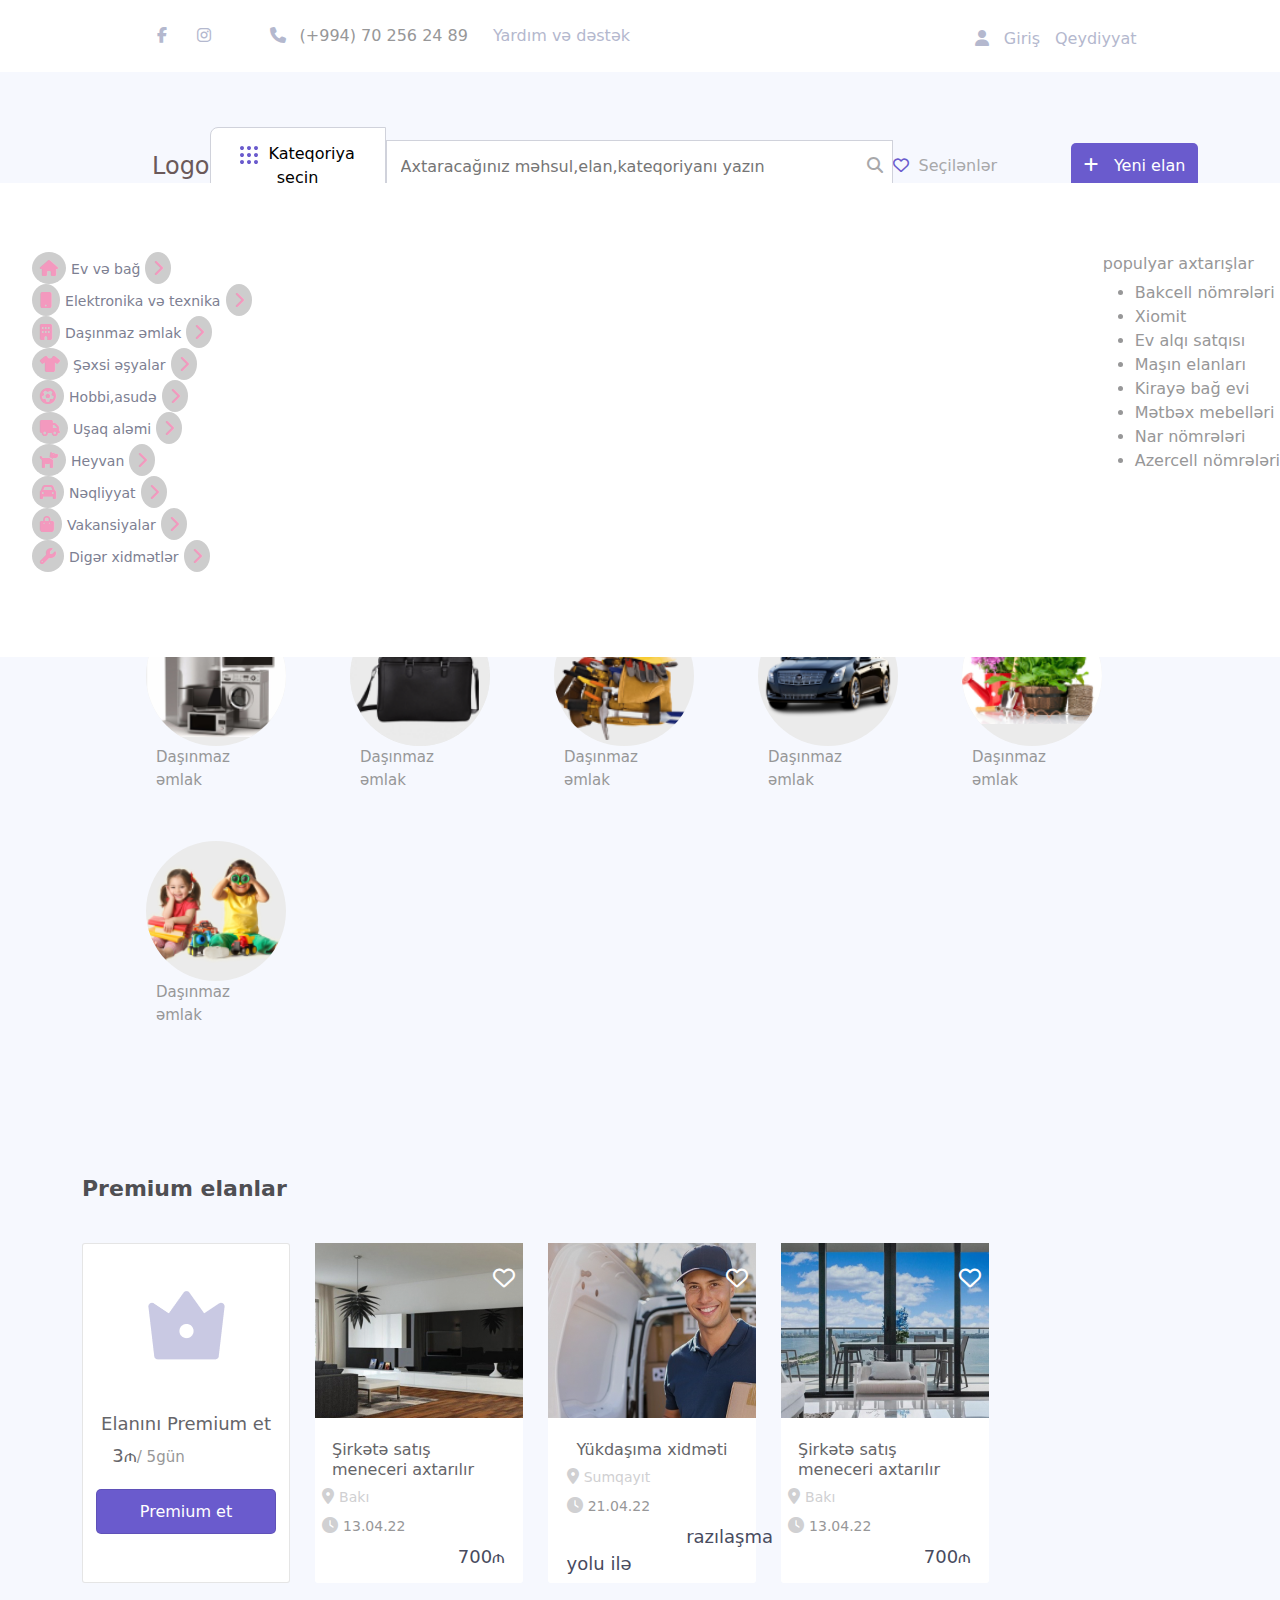
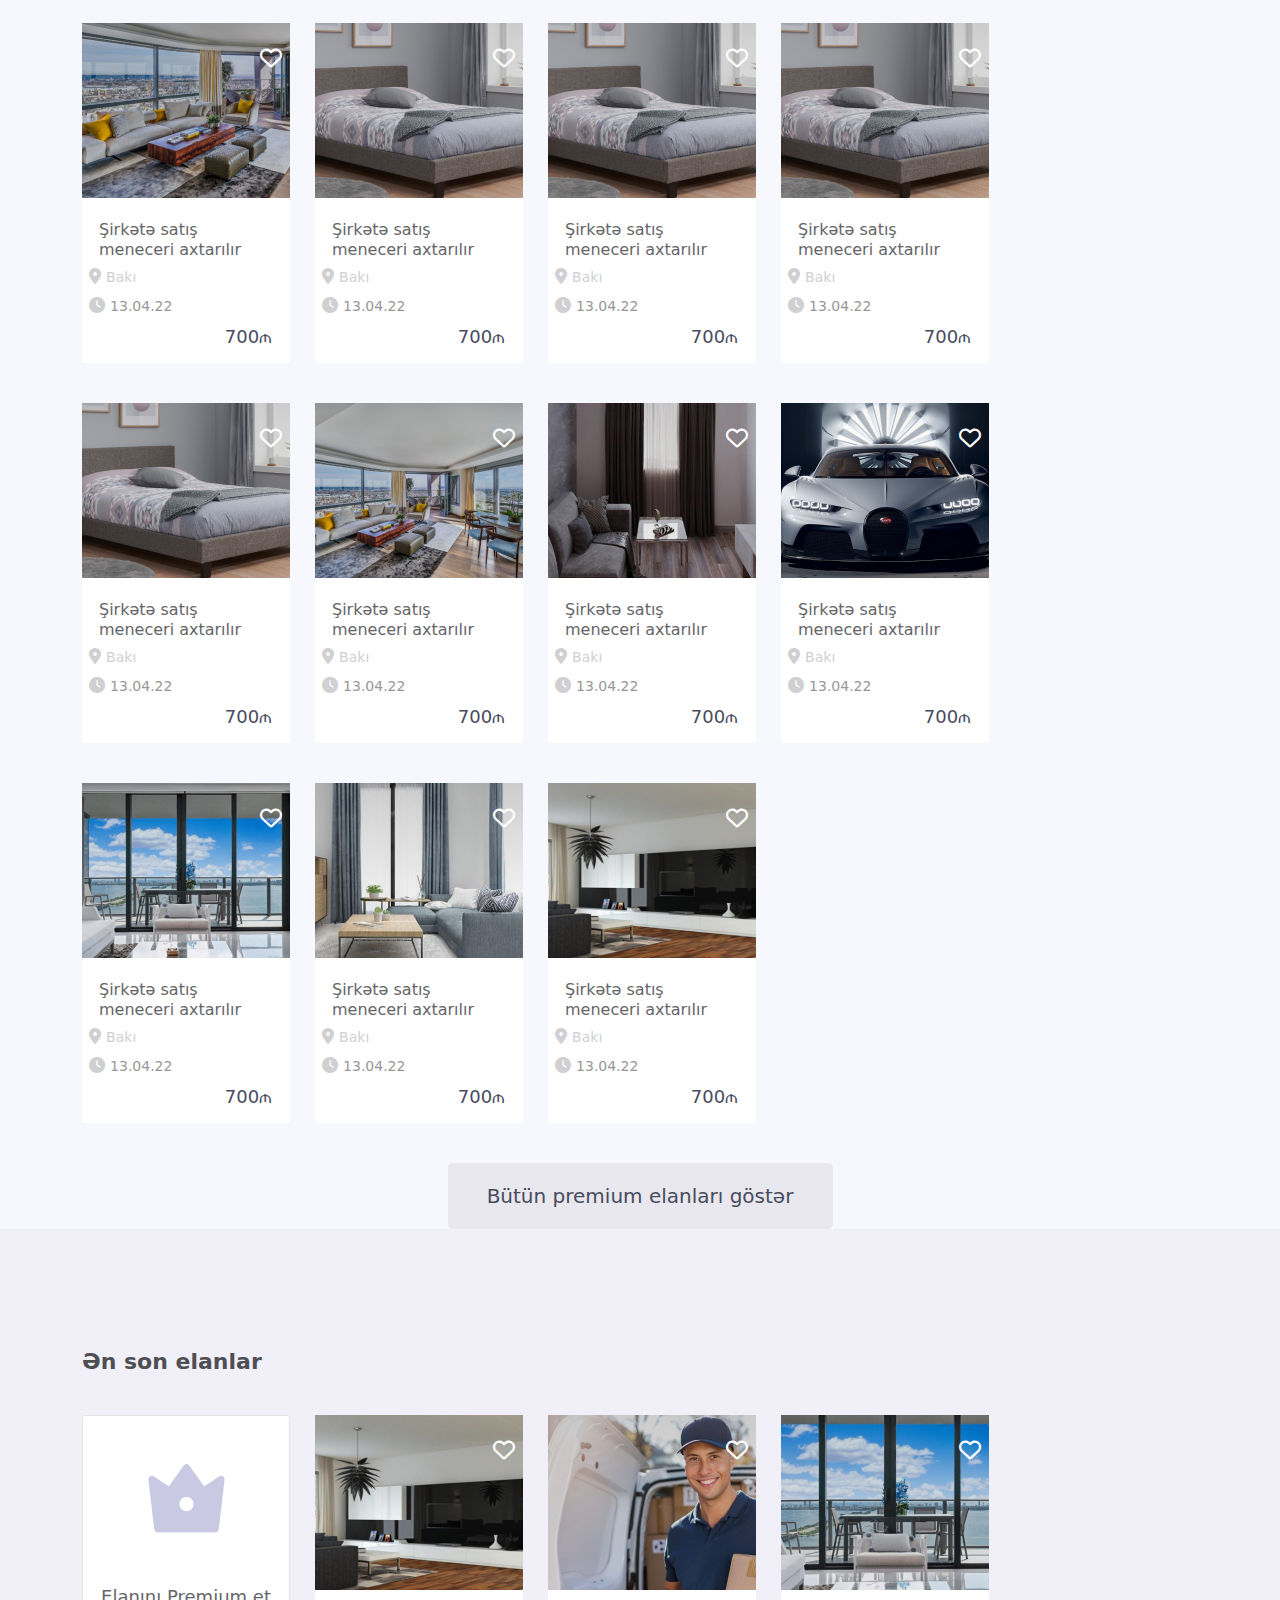
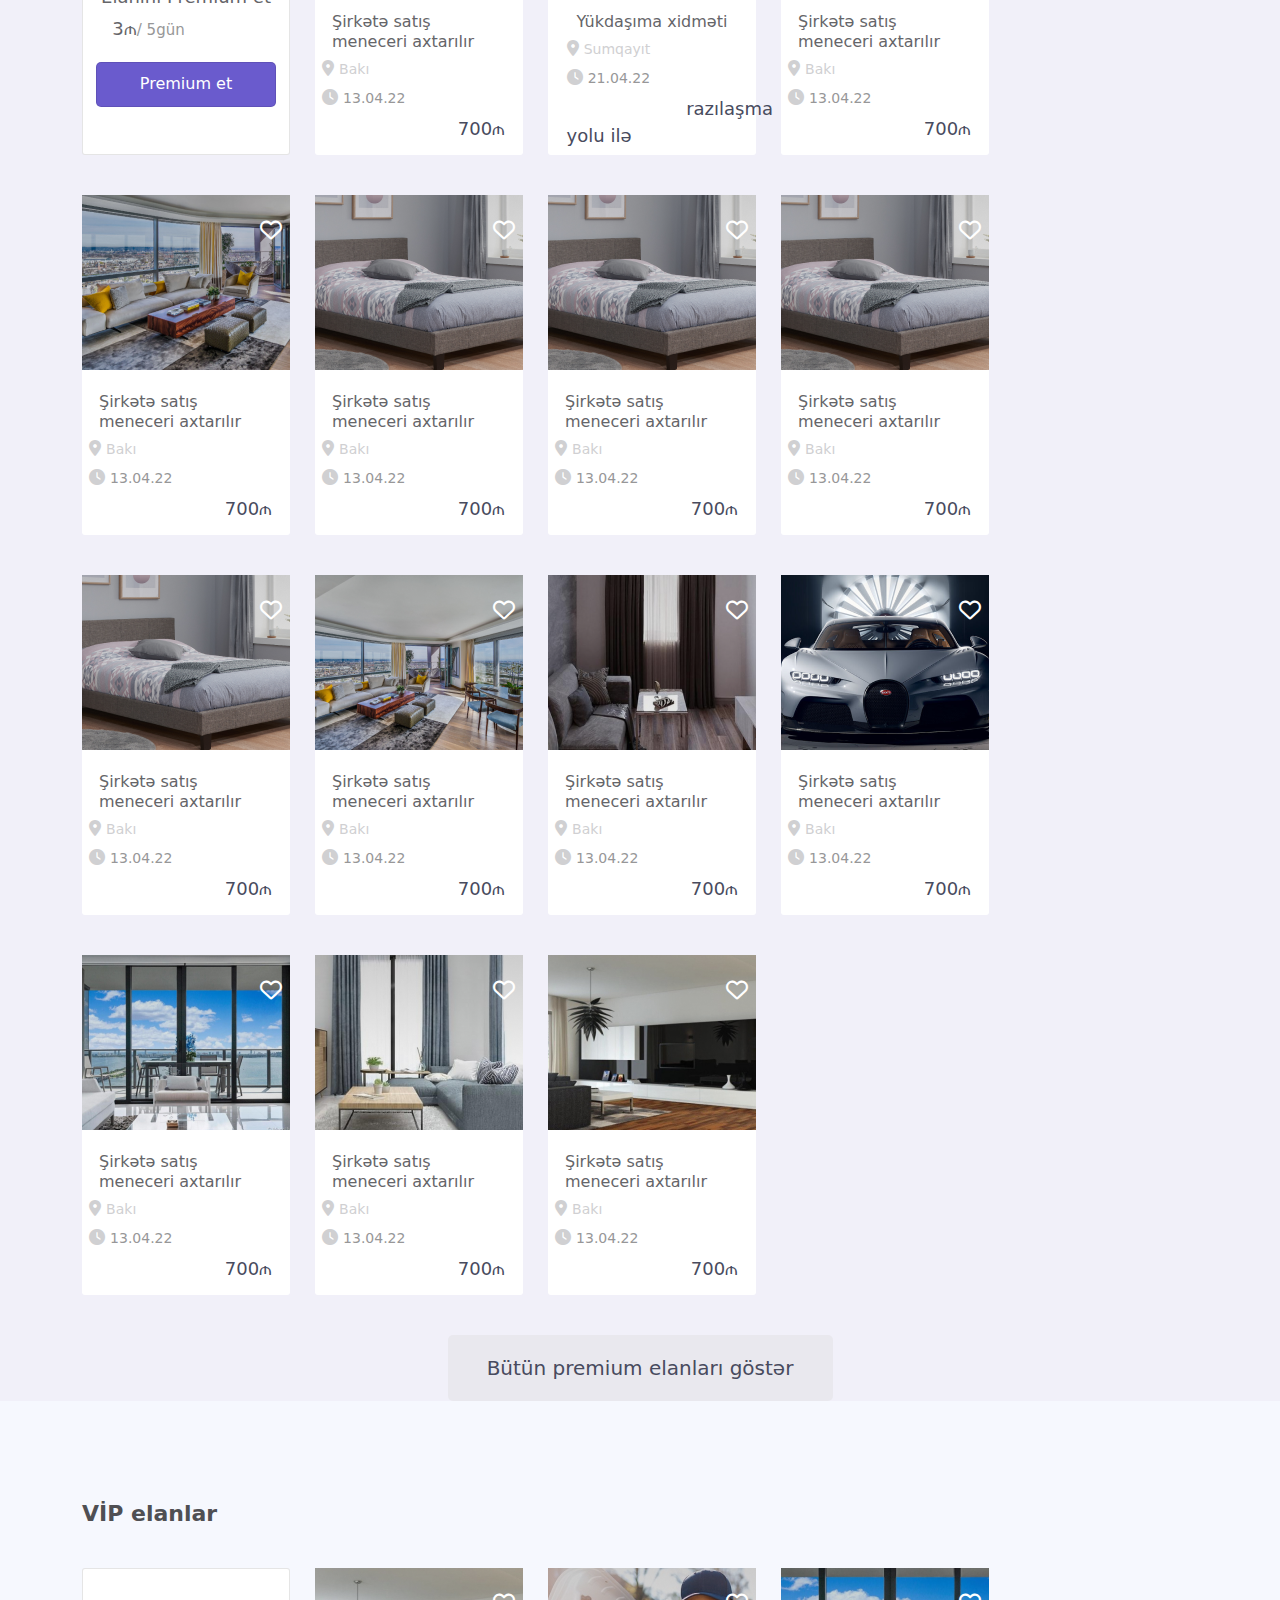
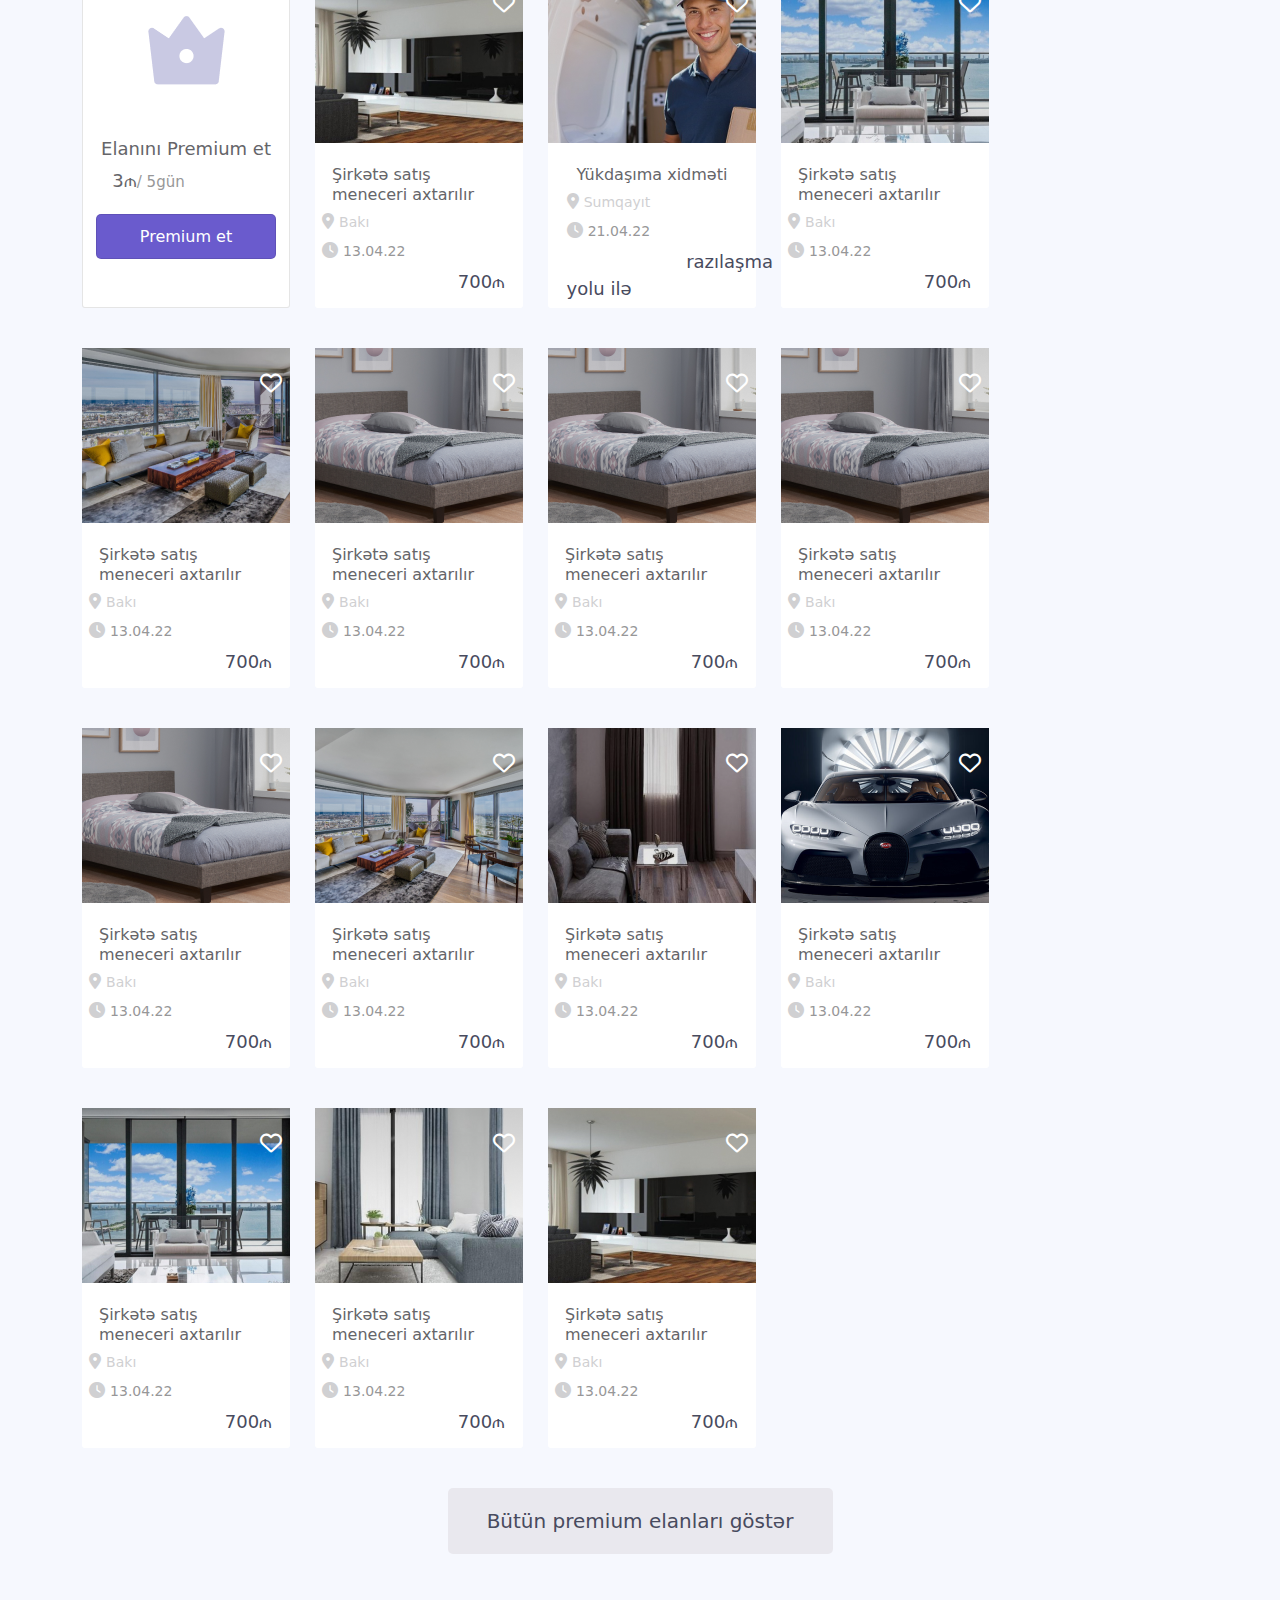
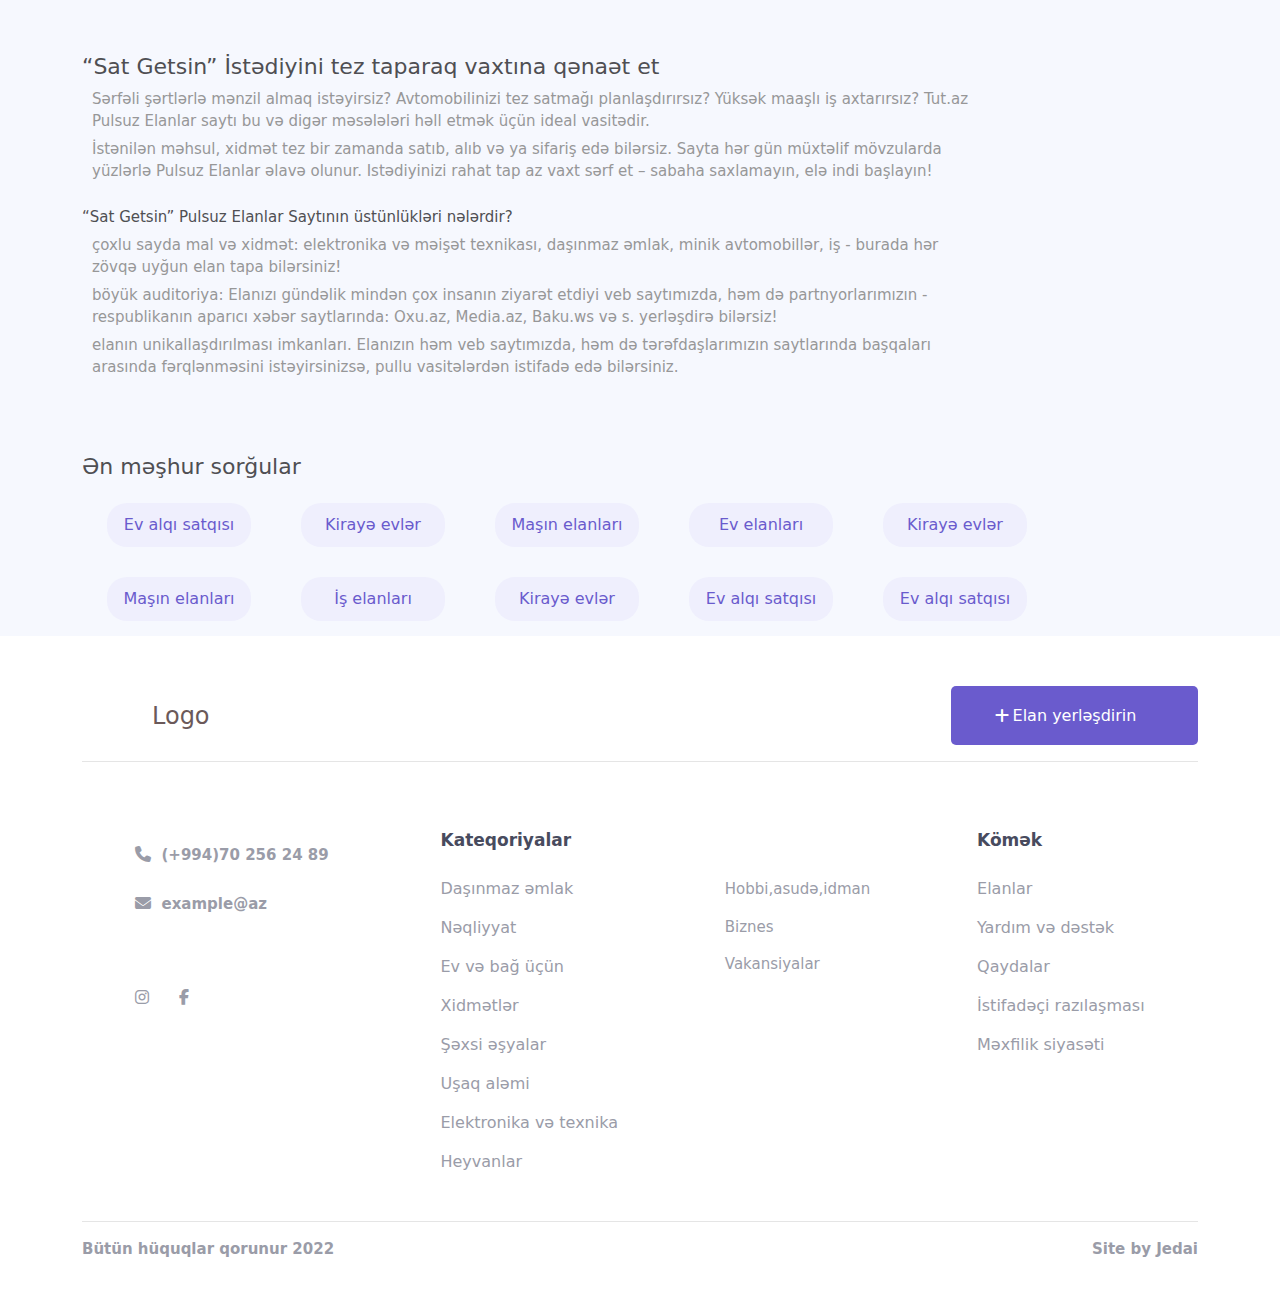
==== commit 553510bb: "21.02.2023 anonuncment site develop" ====
--- a/index.html
+++ b/index.html
@@ -36,7 +36,7 @@
         <div class="box-right">
           <div class="user">
             <a href="#"><i class="fa-solid fa-user"></i></a>
-            <a data-bs-toggle="modal" data-bs-target="#popup-Login" href="#"
+            <a data-bs-toggle="modal" data-bs-target="#popup-Login"
               >Giriş</a
             >
 
@@ -47,7 +47,7 @@
         </div>
       </div>
       <!-- Modal Log-in-->
-      <!-- --------------------------------------Login modal -->
+      <!-----Login modal -->
       <div
         class="modal fade modal-fullscreen-lg-down"
         id="popup-Login"
@@ -122,8 +122,11 @@
                       <input type="checkbox" />
                       <span>Şifrəni xatırla</span>
                     </label>
-                    <a  data-bs-toggle="modal"
-                    data-bs-target="#popup-passwordforqot">Şifrəmi unutdum</a>
+                    <a
+                      data-bs-toggle="modal"
+                      data-bs-target="#popup-passwordforqot"
+                      >Şifrəmi unutdum</a
+                    >
                   </div>
                   <div class="button-gre">
                     <a href="#">Daxil ol</a>
@@ -132,7 +135,9 @@
                     <a href="#">Saytımızda yenisiz? o zaman</a>
                   </p>
                   <div class="signin-button">
-                    <a data-bs-toggle="modal" data-bs-target="#popup-qeydiyyat">Qeydiyyatdan keçin</a>
+                    <a data-bs-toggle="modal" data-bs-target="#popup-qeydiyyat"
+                      >Qeydiyyatdan keçin</a
+                    >
                   </div>
                 </form>
               </div>
@@ -140,7 +145,7 @@
           </div>
         </div>
       </div>
-      <!-- ---------------------------------------Mobile modal -->
+      <!-- ------Mobile modal -->
       <div
         class="modal fade modal-fullscreen-lg-down"
         id="popup-Mobile"
@@ -219,8 +224,11 @@
                       <input type="checkbox" />
                       <span>Şifrəni xatırla</span>
                     </label>
-                    <a data-bs-toggle="modal"
-                    data-bs-target="#popup-passwordforqot">Şifrəmi unutdum</a>
+                    <a
+                      data-bs-toggle="modal"
+                      data-bs-target="#popup-passwordforqot"
+                      >Şifrəmi unutdum</a
+                    >
                   </div>
                   <div class="button-gre">
                     <a href="#">Daxil ol</a>
@@ -229,7 +237,9 @@
                     <a href="#">Saytımızda yenisiz? o zaman</a>
                   </p>
                   <div class="signin-button">
-                    <a href="#">Qeydiyyatdan keçin</a>
+                    <a data-bs-toggle="modal" data-bs-target="#popup-qeydiyyat"
+                      >Qeydiyyatdan keçin</a
+                    >
                   </div>
                 </form>
               </div>
@@ -237,7 +247,7 @@
           </div>
         </div>
       </div>
-      <!-- -----------------------------------------Qeydiyyat modal -->
+      <!-----Qeydiyyat modal -->
       <div
         class="modal fade modal-fullscreen-lg-down"
         id="popup-qeydiyyat"
@@ -316,7 +326,11 @@
                     </label>
                   </div>
                   <div class="lest-go">
-                    <span> <a data-bs-toggle="modal" data-bs-target="#popup-davamet">Davam edin</a></span>
+                    <span>
+                      <a data-bs-toggle="modal" data-bs-target="#popup-davamet"
+                        >Davam edin</a
+                      ></span
+                    >
                   </div>
 
                   <p class="new-user">
@@ -325,7 +339,9 @@
                     >
                   </p>
                   <div class="button-gre reg">
-                    <a data-bs-toggle="modal" data-bs-target="#popup-Login">Daxil olun</a>
+                    <a data-bs-toggle="modal" data-bs-target="#popup-Login"
+                      >Daxil olun</a
+                    >
                   </div>
                 </form>
               </div>
@@ -335,11 +351,370 @@
       </div>
       <!-- Davam-edin modal -->
       <div
+        class="modal fade modal-fullscreen-lg-down"
+        id="popup-davamet"
+        tabindex="-1"
+        aria-labelledby="exampleModalLabel"
+        aria-hidden="true"
+      >
+        <div class="modal-dialog">
+          <div class="modal-content">
+            <div class="modal-header">
+              <button
+                type="button"
+                class="btn-close"
+                data-bs-dismiss="modal"
+                aria-label="Close"
+              ></button>
+            </div>
+            <div class="modal-body">
+              <div class="container sig-con">
+                <div class="text-section">
+                  <h1>Qeydiyyat</h1>
+                  <p>
+                    <span>Telefonunuza göndərilən 4 xanalı kodu girin</span>
+                  </p>
+                </div>
+                <div class="securty-code">
+                  <input
+                    oninput="goNext(event)"
+                    maxlength="1"
+                    type="text"
+                    required
+                  />
+                  <input
+                    oninput="goNext(event)"
+                    maxlength="1"
+                    type="text"
+                    required
+                  />
+                  <input
+                    oninput="goNext(event)"
+                    maxlength="1"
+                    type="text"
+                    required
+                  />
+                  <input
+                    oninput="goNext(event)"
+                    maxlength="1"
+                    type="text"
+                    required
+                  />
+                  <input
+                    oninput="goNext(event)"
+                    maxlength="1"
+                    type="text"
+                    required
+                  />
+                  <input
+                    oninput="goNext(event)"
+                    maxlength="1"
+                    type="text"
+                    required
+                  />
+                </div>
+                <div class="button-gre pre">
+                  <a href="#">Təsdiq edin</a>
+                </div>
+                <div class="refresh">
+                  <a href="#">Nömrəni yenilə</a>
+                  <a href="#">Kodu yenidən göndər</a>
+                </div>
+              </div>
+            </div>
+          </div>
+        </div>
+      </div>
+
+      <!--- forqot pasword  email-->
+      <div
+        class="modal fade modal-fullscreen-lg-down"
+        id="popup-passwordforqot"
+        tabindex="-1"
+        aria-labelledby="exampleModalLabel"
+        aria-hidden="true"
+      >
+        <div class="modal-dialog">
+          <div class="modal-content">
+            <div class="modal-header">
+              <button
+                type="button"
+                class="btn-close"
+                data-bs-dismiss="modal"
+                aria-label="Close"
+              ></button>
+            </div>
+            <div class="modal-body">
+              <div class="container sig-con">
+                <div class="text-section">
+                  <h1>Şifrəmi unutdum</h1>
+                  <p>
+                    <span
+                      >Narahat olmayın biz sizə daxil olmaq üçün kod
+                      göndərəcəyik
+                    </span>
+                  </p>
+                </div>
+                <div class="contact-email">
+                  <a
+                    data-bs-toggle="modal"
+                    data-bs-target="#popup-passwordforqot"
+                    class="active-a"
+                    >Email</a
+                  >
+                  <a
+                  data-bs-toggle="modal"
+                  data-bs-target="#popup-mobileforqot"
+                    class="m-3 atwo"
+                    >Mobil nömrə</a
+                  >
+                </div>
+                <label class="label-form eform">
+                  <span>Email</span>
+                  <input
+                    type="text"
+                    placeholder="Emailinizi daxil edin"
+                    class="email-box"
+                  />
+                </label>
+                <div class="button-gre gre">
+                  <a data-bs-toggle="modal"
+                  data-bs-target="#popup-sendemail"
+                    >Linki göndər</a
+                  >
+                </div>
+                <div class="refresh">
+                  <a href="#">Nömrəni yenilə</a>
+                  <a href="#">Kodu yenidən göndər</a>
+                </div>
+              </div>
+            </div>
+          </div>
+        </div>
+      </div>
+      <!--  emailinizi yoxlayin -->
+      <div
+        class="modal fade modal-fullscreen-lg-down"
+        id="popup-sendemail"
+        tabindex="-1"
+        aria-labelledby="exampleModalLabel"
+        aria-hidden="true"
+      >
+        <div class="modal-dialog">
+          <div class="modal-content">
+            <div class="modal-header">
+              <button
+                type="button"
+                class="btn-close"
+                data-bs-dismiss="modal"
+                aria-label="Close"
+              ></button>
+            </div>
+            <div class="modal-body">
+              <div class="container">
+                <div class="text-section">
+                  <h1>E-mailinizi yoxlayın</h1>
+                  <p>
+                    <span
+                      >Lazımi məlumatlar example@az ünvanına
+                      göndərildi.Emailinizə göndərilən 4 xanalı kodu girin</span
+                    >
+                  </p>
+                </div>
+                <div class="securty-code">
+                  <input
+                    oninput="goNext(event)"
+                    maxlength="1"
+                    type="text"
+                    required
+                  />
+                  <input
+                    oninput="goNext(event)"
+                    maxlength="1"
+                    type="text"
+                    required
+                  />
+                  <input
+                    oninput="goNext(event)"
+                    maxlength="1"
+                    type="text"
+                    required
+                  />
+                  <input
+                    oninput="goNext(event)"
+                    maxlength="1"
+                    type="text"
+                    required
+                  />
+                </div>
+
+                <div class="button-gre gre">
+                  <a data-bs-toggle="modal" data-bs-target="#popup-davamedin"
+                    >Davam edin</a
+                  >
+                </div>
+                <div class="refresh">
+                  <a href="#">Nömrəni yenilə</a>
+                  <a href="#">Kodu yenidən göndər</a>
+                </div>
+              </div>
+            </div>
+          </div>
+        </div>
+      </div>
+      <!--   davam edin email -->
+      <div
+        class="modal fade modal-fullscreen-lg-down"
+        id="popup-davamedin"
+        tabindex="-1"
+        aria-labelledby="exampleModalLabel"
+        aria-hidden="true"
+      >
+        <div class="modal-dialog">
+          <div class="modal-content">
+            <div class="modal-header">
+              <button
+                type="button"
+                class="btn-close"
+                data-bs-dismiss="modal"
+                aria-label="Close"
+              ></button>
+            </div>
+            <div class="modal-body">
+              <div class="container">
+                <div class="text-section">
+                  <h1>Yeni şifrənizi yazın</h1>
+                </div>
+                <label class="label-form">
+                  <span>Yeni şifrə</span>
+                  <input
+                    id="password-four"
+                    type="password"
+                    placeholder=" Yeni şifrə yaradın"
+                    class="password-box"
+                    name="Şifrə"
+                  />
+                  <div class="icon">
+                    <i
+                      class="fa-solid fa-eye-slash"
+                      id="pasword-icon"
+                      onclick="showHidefour()"
+                    ></i>
+                  </div>
+                </label>
+                <label class="label-form">
+                  <span>Yeni şifrənin təkrarı</span>
+                  <input
+                    id="password-three"
+                    type="password"
+                    placeholder=" Şifrəni yenidən daxil edin "
+                    class="password-box"
+                    name="Şifrə"
+                  />
+                  <div class="icon">
+                    <i
+                      class="fa-solid fa-eye-slash"
+                      id="pasword-icon"
+                      onclick="showHidethree()"
+                    ></i>
+                  </div>
+                </label>
+                <label class="pasword-r">
+                  <input type="checkbox" />
+                  <span>Şifrəni xatırla</span>
+                </label>
+                <div class="new-password">
+                  <a data-bs-toggle="modal" data-bs-target="#popup-ugurludavam"
+                    >Şifrəmi yenilə</a
+                  >
+                </div>
+              </div>
+            </div>
+          </div>
+        </div>
+      </div>
+
+      <!-- ugurlu davam email -->
+      <div
+        class="modal fade modal-fullscreen-lg-down"
+        id="popup-ugurludavam"
+        tabindex="-1"
+        aria-labelledby="exampleModalLabel"
+        aria-hidden="true"
+      >
+        <div class="modal-dialog">
+          <div class="modal-content">
+            <div class="modal-header">
+              <button
+                type="button"
+                class="btn-close"
+                data-bs-dismiss="modal"
+                aria-label="Close"
+              ></button>
+            </div>
+            <div class="modal-body">
+              <div class="container">
+                <div class="text-section">
+                  <h1>Yeni şifrənizi yazın</h1>
+                </div>
+                <label class="label-form">
+                  <span>Yeni şifrə</span>
+                  <input
+                    id="password-five"
+                    type="password"
+                    placeholder=" Yeni şifrə yaradın"
+                    class="password-box"
+                    name="Şifrə"
+                  />
+                  <div class="icon">
+                    <i
+                      class="fa-solid fa-eye-slash"
+                      id="pasword-icon"
+                      onclick="showHidefive()"
+                    ></i>
+                  </div>
+                </label>
+                <label class="label-form">
+                  <span>Yeni şifrənin təkrarı</span>
+                  <input
+                    id="password-sixt"
+                    type="password"
+                    placeholder=" Şifrəni yenidən daxil edin "
+                    class="password-box"
+                    name="Şifrə"
+                  />
+                  <div class="icon">
+                    <i
+                      class="fa-solid fa-eye-slash"
+                      id="pasword-icon"
+                      onclick="showHidesixt()"
+                    ></i>
+                  </div>
+                </label>
+                <label class="pasword-r">
+                  <input type="checkbox" />
+                  <span>Şifrəni xatırla</span>
+                </label>
+                <div class="succes-btn">
+                  <a href="#">Şifrəniz uğurla yeniləndi</a>
+                </div>
+                
+                  <a class="login-btn"  data-bs-toggle="modal"
+                  data-bs-target="#popup-Login">Daxil olun</a>
+                
+              </div>
+            </div>
+          </div>
+        </div>
+      </div>
+      <!-- forgot password mobile -->
+      <div
       class="modal fade modal-fullscreen-lg-down"
-      id="popup-davamet"
+      id="popup-mobileforqot"
       tabindex="-1"
       aria-labelledby="exampleModalLabel"
-      aria-hidden="true">
+      aria-hidden="true"
+    >
       <div class="modal-dialog">
         <div class="modal-content">
           <div class="modal-header">
@@ -350,42 +725,62 @@
               aria-label="Close"
             ></button>
           </div>
-          <div class="modal-body ">
+          <div class="modal-body">
             <div class="container sig-con">
               <div class="text-section">
-                <h1>Qeydiyyat</h1>
-                <p><span>Telefonunuza göndərilən 4 xanalı kodu girin</span></p>
+                <h1>Şifrəmi unutdum</h1>
+                <p>
+                  <span
+                    >Narahat olmayın biz sizə daxil olmaq üçün kod
+                    göndərəcəyik
+                  </span>
+                </p>
               </div>
-              <div class="securty-code">
-                <input oninput="goNext(event)" maxlength="1" type="text" required>
-                <input  oninput="goNext(event)" maxlength="1" type="text" required>
-                <input  oninput="goNext(event)" maxlength="1" type="text"required>
-                <input  oninput="goNext(event)" maxlength="1" type="text" required>
-                <input  oninput="goNext(event)" maxlength="1" type="text" required>
-                <input  oninput="goNext(event)" maxlength="1" type="text" required>
+              <div class="contact-email">
+                <a
+                  data-bs-toggle="modal"
+                  data-bs-target="#popup-passwordforqot"
+                  class=""
+                  >Email</a
+                >
+                <a
+                data-bs-toggle="modal"
+                data-bs-target="#popup-mobileforqot"
+                  class="m-3 atwo active-a"
+                  >Mobil nömrə</a
+                >
               </div>
-                <div class="button-gre pre">
-                  <a href="#">Təsdiq edin</a>
-                </div>
-                <div class="refresh">
-                    <a href="#">Nömrəni yenilə</a>
-                    <a href="#">Kodu yenidən göndər</a>
-                </div>
-               
+              <label class="label-form eform">
+                <span>Mobil nömrə</span>
+                <input
+                  type="text"
+                  placeholder="Mobil nömrənizi daxil edin"
+                  class="email-box"
+                />
+              </label>
+              <div class="button-gre gre">
+                <a data-bs-toggle="modal"
+                data-bs-target="#popup-sendmobil"
+                  >Linki göndər</a
+                >
+              </div>
+              <div class="refresh">
+                <a href="#">Nömrəni yenilə</a>
+                <a href="#">Kodu yenidən göndər</a>
+              </div>
             </div>
           </div>
         </div>
       </div>
-    
-    </div>
-
-   <!-- ------------- forqot pasword -->
+      </div>
+      <!-- mobil telinizi yoxlayin -->
       <div
       class="modal fade modal-fullscreen-lg-down"
-      id="popup-passwordforqot"
+      id="popup-sendmobil"
       tabindex="-1"
       aria-labelledby="exampleModalLabel"
-      aria-hidden="true">
+      aria-hidden="true"
+    >
       <div class="modal-dialog">
         <div class="modal-content">
           <div class="modal-header">
@@ -396,138 +791,67 @@
               aria-label="Close"
             ></button>
           </div>
-          <div class="modal-body ">
-            <div class="container sig-con">
+          <div class="modal-body">
+            <div class="container">
               <div class="text-section">
-                <h1>Şifrəmi unutdum</h1>
-                <p><span>Narahat olmayın biz sizə daxil olmaq üçün kod göndərəcəyik </span></p>
-                
+                <h1>Telefonunuzu yoxlayın</h1>
+                <p>
+                  <span
+                    >Lazımi məlumatlar (+994) 70 252 54 56 nömrəsinə göndərildi.
+                    Telefonunuza göndərilən 4 xanalı kodu girin</span
+                  >
+                </p>
               </div>
-              <div class="contact-email">
-                <a
-                  data-bs-toggle="modal"
-                  data-bs-target="#popup-passwordforqot"
-                  class="active-a"
-                  >Email</a
-                >
-                <a
-                  data-bs-toggle="modal"
-                  data-bs-target="#popup-Mobile"
-                  href="#"
-                  class="m-3 atwo"
-                  >Mobil nömrə</a
+              <div class="securty-code">
+                <input
+                  oninput="goNext(event)"
+                  maxlength="1"
+                  type="text"
+                  required
+                />
+                <input
+                  oninput="goNext(event)"
+                  maxlength="1"
+                  type="text"
+                  required
+                />
+                <input
+                  oninput="goNext(event)"
+                  maxlength="1"
+                  type="text"
+                  required
+                />
+                <input
+                  oninput="goNext(event)"
+                  maxlength="1"
+                  type="text"
+                  required
+                />
+              </div>
+
+              <div class="button-gre gre">
+                <a data-bs-toggle="modal" data-bs-target="#popup-davamedin"
+                  >Davam edin</a
                 >
               </div>
-              <label class="label-form eform" >
-                <span>Email</span>
-                <input
-                type="text"
-                placeholder="Emailinizi daxil edin"
-                class="email-box"
-              />
-              </label>
-                <div class="button-gre gre">
-                  <a data-bs-toggle="modal"
-                  data-bs-target="#popup-sendemail">Linki göndər</a>
-                </div>
-                <div class="refresh">
-                    <a href="#">Nömrəni yenilə</a>
-                    <a href="#">Kodu yenidən göndər</a>
-                </div>
-               
+              <div class="refresh">
+                <a href="#">Nömrəni yenilə</a>
+                <a href="#">Kodu yenidən göndər</a>
+              </div>
             </div>
           </div>
         </div>
       </div>
     </div>
-    <!--  emailinizi yoxlayin -->
-    <div
-    class="modal fade modal-fullscreen-lg-down"
-    id="popup-sendemail"
-    tabindex="-1"
-    aria-labelledby="exampleModalLabel"
-    aria-hidden="true">
-    <div class="modal-dialog">
-      <div class="modal-content">
-        <div class="modal-header">
-          <button
-            type="button"
-            class="btn-close"
-            data-bs-dismiss="modal"
-            aria-label="Close"
-          ></button>
-        </div>
-        <div class="modal-body ">
-          <div class="container ">
-            <div class="text-section">
-              <h1>E-mailinizi yoxlayın</h1>
-              <p><span>Lazımi məlumatlar example@az ünvanına göndərildi.Emailinizə göndərilən 4 xanalı kodu girin</span></p>
-              
-            </div>
-            <div class="securty-code">
-                <input oninput="goNext(event)" maxlength="1" type="text" required>
-                <input  oninput="goNext(event)" maxlength="1" type="text" required>
-                <input  oninput="goNext(event)" maxlength="1" type="text"required>
-                <input  oninput="goNext(event)" maxlength="1" type="text" required>
-
-              </div>
-            
-              <div class="button-gre gre">
-                <a href="#">Davam edin</a>
-              </div>
-              <div class="refresh">
-                  <a href="#">Nömrəni yenilə</a>
-                  <a href="#">Kodu yenidən göndər</a>
-              </div>
-             
-          </div>
-        </div>
-      </div>
-    </div>
-  </div>
-  <!--   davam edin email -->
-  <div
-  class="modal fade modal-fullscreen-lg-down"
-  id="popup-sendemail"
-  tabindex="-1"
-  aria-labelledby="exampleModalLabel"
-  aria-hidden="true">
-  <div class="modal-dialog">
-    <div class="modal-content">
-      <div class="modal-header">
-        <button
-          type="button"
-          class="btn-close"
-          data-bs-dismiss="modal"
-          aria-label="Close"
-        ></button>
-      </div>
-      <div class="modal-body ">
-        <div class="container ">
-          <div class="text-section">
-            <h1>Yeni şifrənizi yazın</h1>   
-          </div>
-            <div class="button-gre gre">
-              <a href="#">Davam edin</a>
-
-            </div>
-           
-        </div>
-      </div>
-    </div>
-  </div>
-</div>
-
-
     </header>
     <!-- main -->
-    <section>
+    <section style="position: relative;">
       <div class="container main">
         <div class="logo">
           <a href="#">Logo</a>
         </div>
         <div class="search-box">
-          <button>
+          <button class="dropdown-btn ">
             <svg
               width="18"
               height="18"
@@ -540,7 +864,7 @@
                 fill="#6A5BCD"
               />
             </svg>
-            <span> Kateqoriya seçin </span>
+            <span > Kateqoriya seçin </span>
           </button>
           <input
             type="text"
@@ -548,6 +872,107 @@
           />
           <a href="#"><i class="fa-solid fa-magnifying-glass"></i></a>
         </div>
+        <!-- category -->
+        <section class="category-dropdown">
+          <div class="category-bb">
+            <div class="category-type">
+              <ul>
+                <li class="category-box">
+                  <div >
+                    <i class="fa-solid fa-house"></i> 
+                   <a href="#">Ev və bağ</a>
+                    <i class="fa-solid fa-chevron-right"></i>
+                  </div>
+                </li>
+        
+                <li class="category-box">
+                  <div>
+                    <i class="fa-solid fa-mobile-button"></i>
+                  <a href="#">Elektronika və texnika</a>
+                  <i class="fa-solid fa-chevron-right"></i>
+                  </div>
+                </li>
+          
+                <li class="category-box">
+                  <div>
+                    <i class="fa-solid fa-building"></i>
+                   <a href="#">Daşınmaz əmlak</a>
+                    <i class="fa-solid fa-chevron-right"></i>
+                  </div>
+                </li>
+            
+                <li class="category-box">
+                  <div>
+                    <i class="fa-solid fa-shirt"></i>
+                    <a href="#">Şəxsi əşyalar</a>
+                    <i class="fa-solid fa-chevron-right"></i>
+                  </div>
+                </li>
+                <li class="category-box">
+                  <div>
+                    <i class="fa-solid fa-futbol"></i>
+               <a href="#">Hobbi,asudə</a>
+                <i class="fa-solid fa-chevron-right"></i>
+                  </div>
+                </li>
+                <li class="category-box">
+                  <div>
+                    <i class="fa-solid fa-truck"></i>
+                <a href="#">Uşaq aləmi</a>
+                <i class="fa-solid fa-chevron-right"></i>
+                  </div>
+                </li>
+                <li class="category-box">
+                  <div>
+                    <i class="fa-solid fa-dog"></i>
+                 <a href="#">Heyvan</a>
+                <i class="fa-solid fa-chevron-right"></i>
+                  </div>
+                </li>
+                <li class="category-box">
+                  <div>
+                    <i class="fa-solid fa-car"></i>
+                    <a href="#">Nəqliyyat</a>
+                    <i class="fa-solid fa-chevron-right"></i>
+                  </div>
+                </li>
+                <li class="category-box">
+                  <div>
+                    <i class="fa-solid fa-bag-shopping"></i>
+                <a href="#">Vakansiyalar</a>
+                <i class="fa-solid fa-chevron-right"></i>
+                  </div>
+                </li>
+                <li class="category-box">
+                  <div>
+                    <i class="fa-solid fa-wrench"></i>
+                   <a href="#">Digər xidmətlər</a>
+                    <i class="fa-solid fa-chevron-right"></i>
+                  </div>
+                </li>
+              </ul>
+            </div>
+            <div class="popular-search">
+              <p>populyar axtarışlar</p>
+              <ul  class="popular-ul">
+                <li>Bakcell nömrələri</li>
+                <li>Xiomit</li>
+                <li>Ev alqı satqısı</li>
+                <li>Maşın elanları</li>
+                <li>Kirayə bağ evi</li>
+                <li>Mətbəx mebelləri</li>
+                <li>Nar nömrələri</li>
+                <li>Azercell nömrələri</li>
+              </ul>
+          </div>
+         
+          </div>
+          
+          
+
+
+
+        </section>
         <div class="select-box">
           <a href="#"><i class="fa-regular fa-heart"></i> </a>
           <a href="#">Seçilənlər</a>
--- a/css/style.css
+++ b/css/style.css
@@ -876,9 +876,10 @@
 
 .password-remember a {
     text-decoration: none;
-    color: #6A5BCD;
+    color: #6A5BCD !important;
     font-weight: 700;
     padding-left: 140px;
+    cursor: pointer;
 }
 
 .password-remember-two{
@@ -1113,3 +1114,145 @@
   background-color: #6A5BCD;
 }
 
+.pasword-r{
+    margin-top: 20px;
+    padding: 5px;
+
+}
+
+.pasword-r input{
+  
+    accent-color: #dedada;
+   
+     
+}
+.pasword-r span{
+    color: #ABA9B7;
+    font-size: 16px;
+    font-weight: 700;
+}
+
+.new-password{
+    background-color: #6A5BCD;
+    width: 382px;
+    height: 69px;
+    border-radius: 5px;
+    -webkit-border-radius: 5px;
+    -moz-border-radius: 5px;
+    -ms-border-radius: 5px;
+    -o-border-radius: 5px;
+    display: flex;
+    justify-content: center;
+    align-items: center;
+    margin-top:50px ;
+}
+
+.new-password a{
+    text-decoration: none;
+    font-size: 20px;
+    font-weight: 700;
+    color: #ffff !important;
+    cursor: pointer;
+}
+
+.succes-btn{
+    max-width: 382px;
+    height: 69px;
+    border-radius: 5px;
+    -webkit-border-radius: 5px;
+    -moz-border-radius: 5px;
+    -ms-border-radius: 5px;
+    -o-border-radius: 5px;
+    background-color: #5BCD74;
+    display: flex;
+    justify-content: center;
+    align-items: center;
+    margin-top: 50px;
+}
+
+.succes-btn a{
+    color: #ffff;
+    font-size: 20px;
+    font-weight: 700;
+    text-decoration: none;
+
+}
+.login-btn{
+    background-color: #6A5BCD;
+    max-width: 382px;
+    height: 69px;
+    border-radius: 5px;
+    -webkit-border-radius: 5px;
+    -moz-border-radius: 5px;
+    -ms-border-radius: 5px;
+    -o-border-radius: 5px;
+    display: flex;
+    justify-content: center;
+    align-items: center;
+    margin-top: 20px;
+    cursor: pointer; 
+     color:#ffff ;
+    font-size: 20px;
+    font-weight: 700;
+    text-decoration: none;
+
+}
+
+.category-dropdown{
+    width: 1280px;
+    position: absolute;
+    background-color: #ffff;
+    z-index: 3;
+    position: absolute;
+    width:100%;
+    height: 473.54px;
+    left: 0;
+    top: 56.46px;
+    display: flex;
+    justify-content: space-between;
+    align-items: center;
+
+
+
+}
+
+
+
+.category-bb{
+   
+    display: flex;
+    width: 100%;
+    justify-content: space-between;
+    margin: 0 auto;
+    max-width: 1280px;
+    background-color: #ffff;
+}
+
+
+.category-type{
+    display: flex;
+    flex-direction: column;
+    
+}
+
+.category-type ul{
+   list-style: none;
+}
+.category-type a{
+    text-decoration: none;
+    color:#7D8092 ;
+    font-weight: 400;
+    font-size: 14px;
+}
+
+.category-type i{
+    color: #F399BE;
+   padding: 8px;
+    background-color: #cdcdcd;
+    border-radius: 50%;
+    -webkit-border-radius: 50%;
+    -moz-border-radius: 50%;
+    -ms-border-radius: 50%;
+    -o-border-radius: 50%;
+    
+}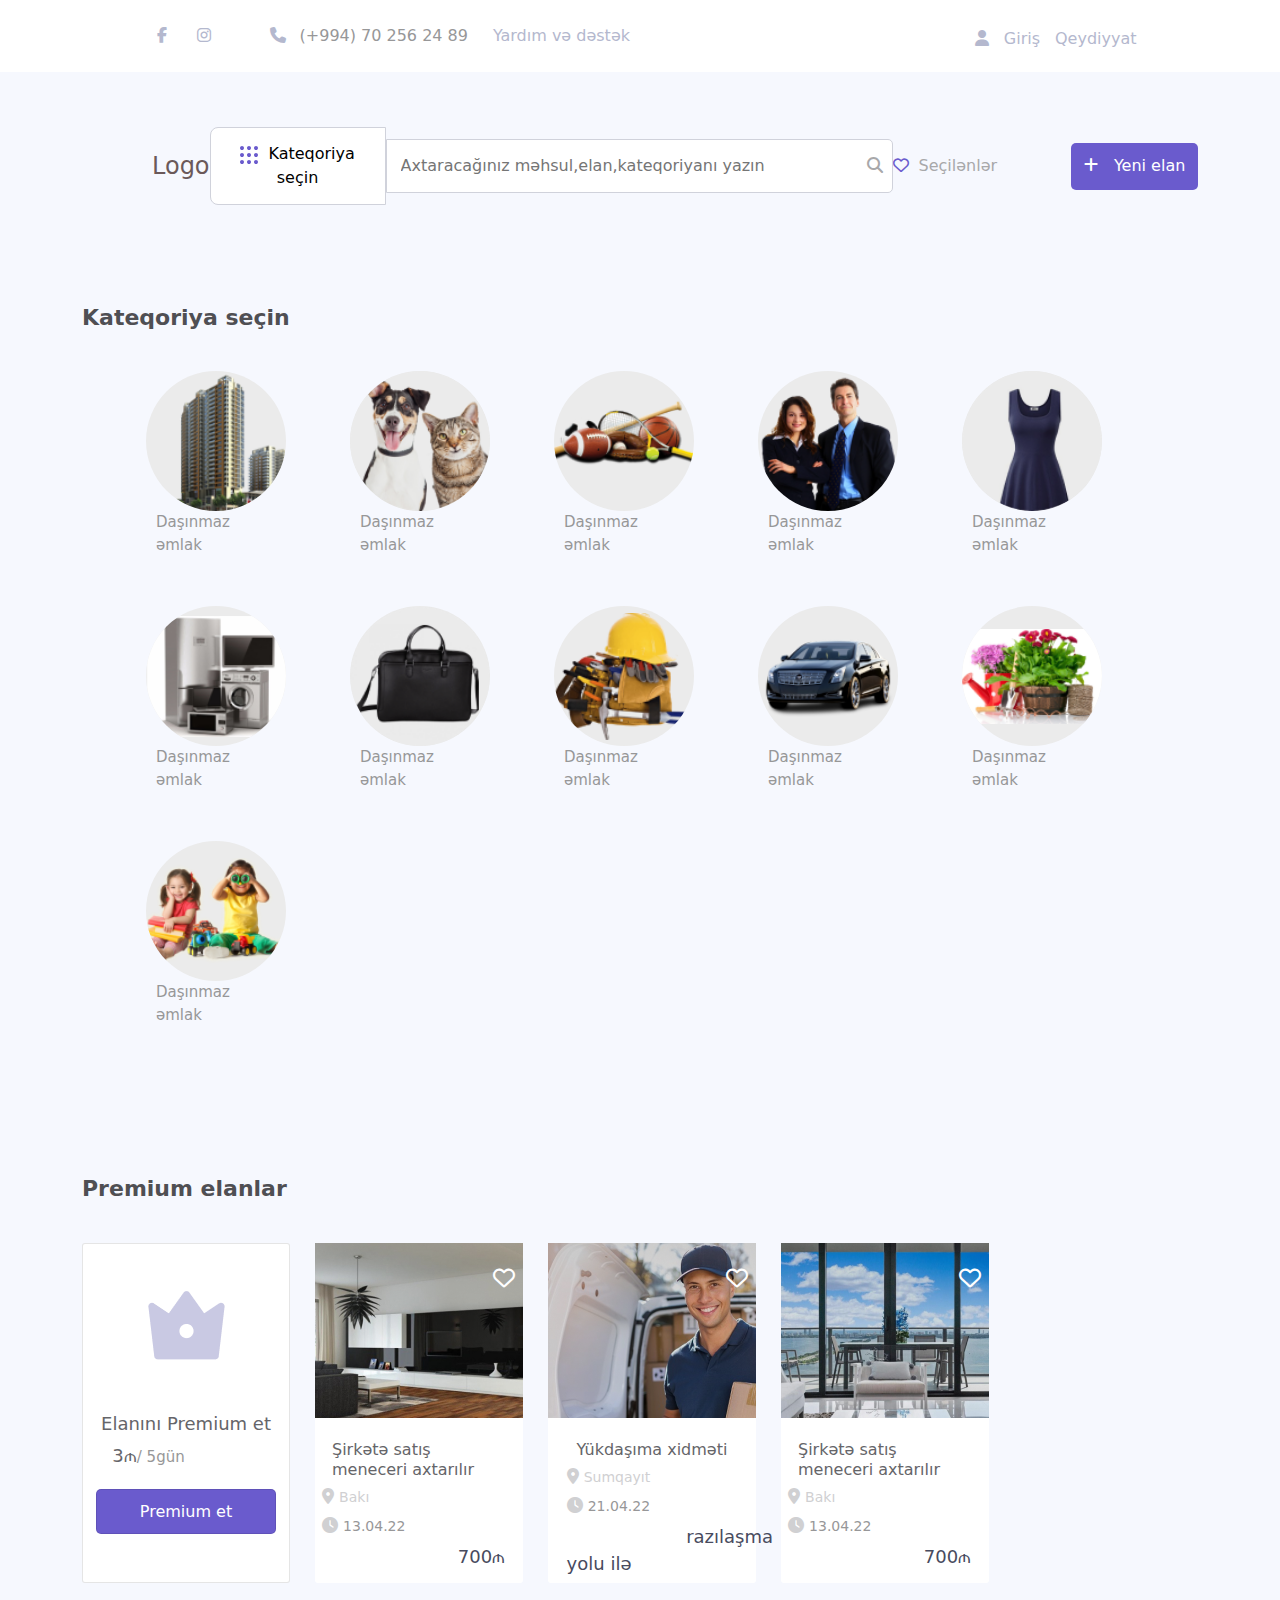
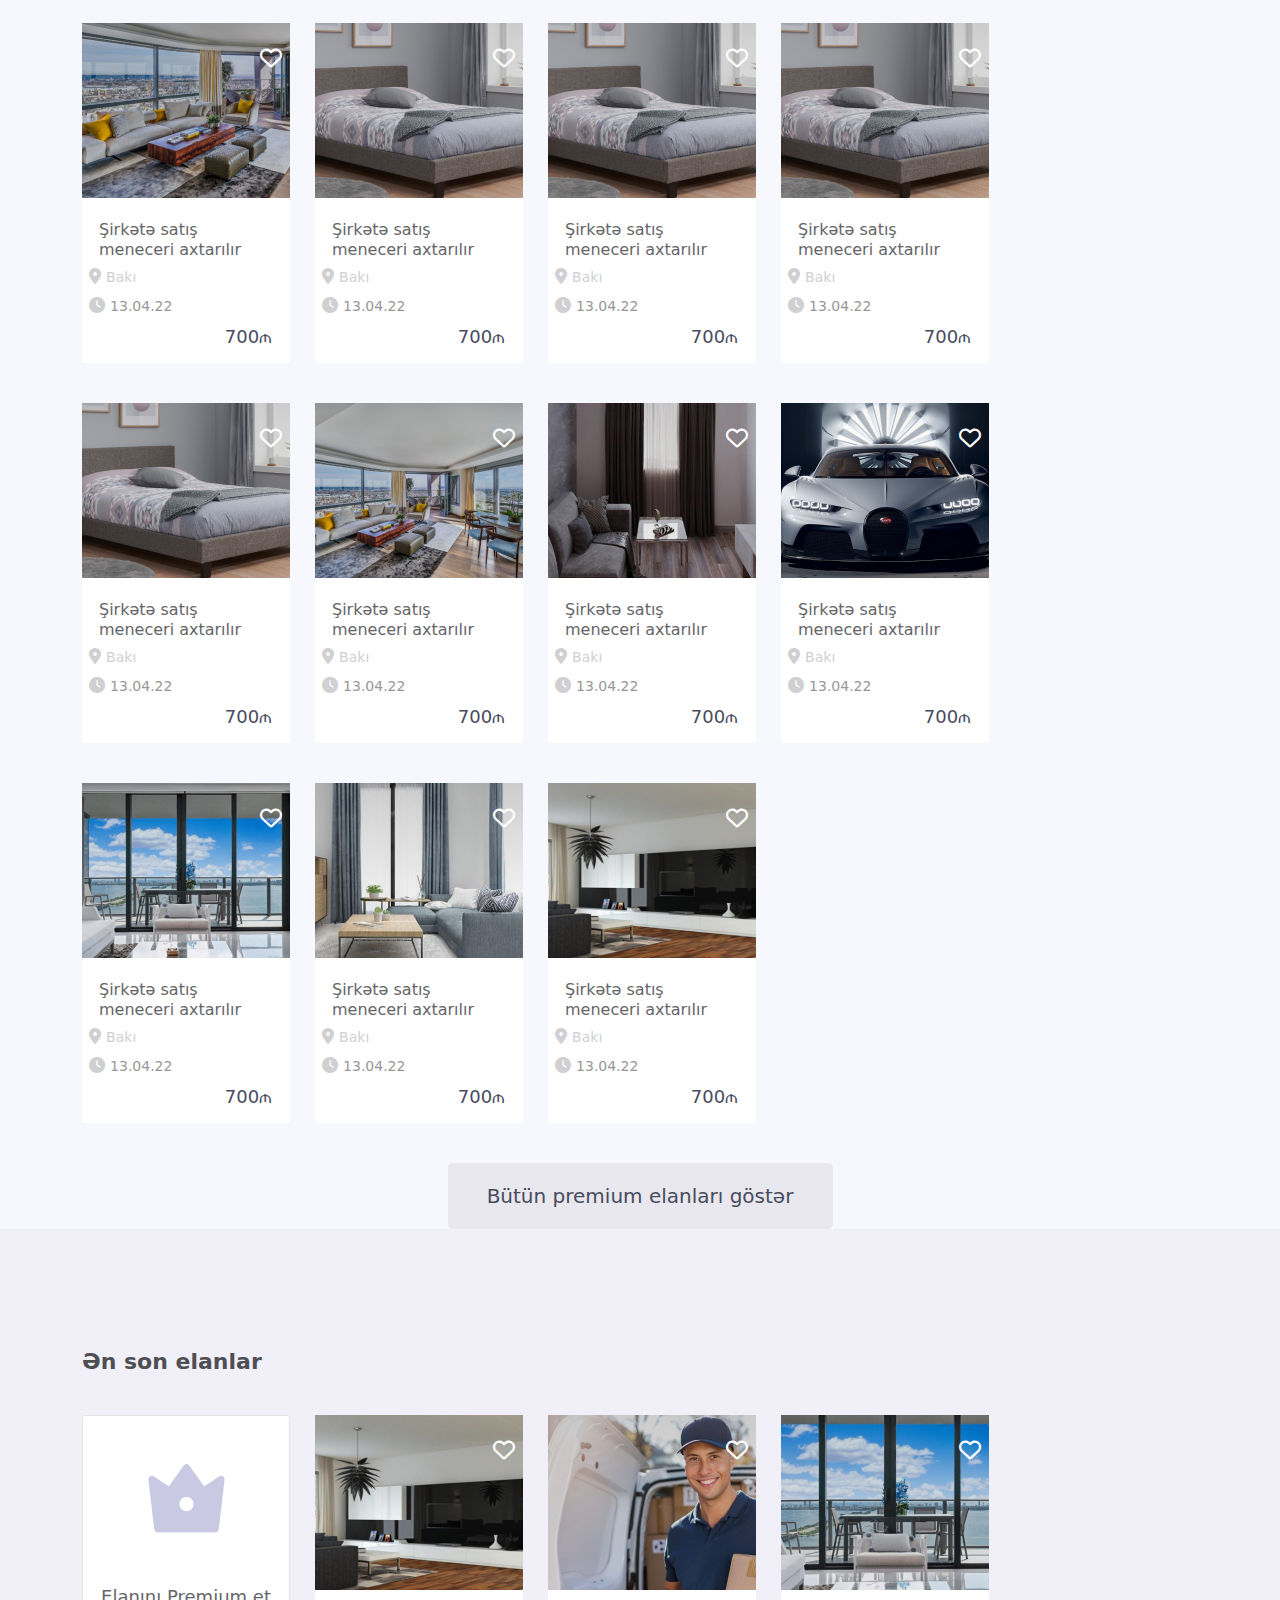
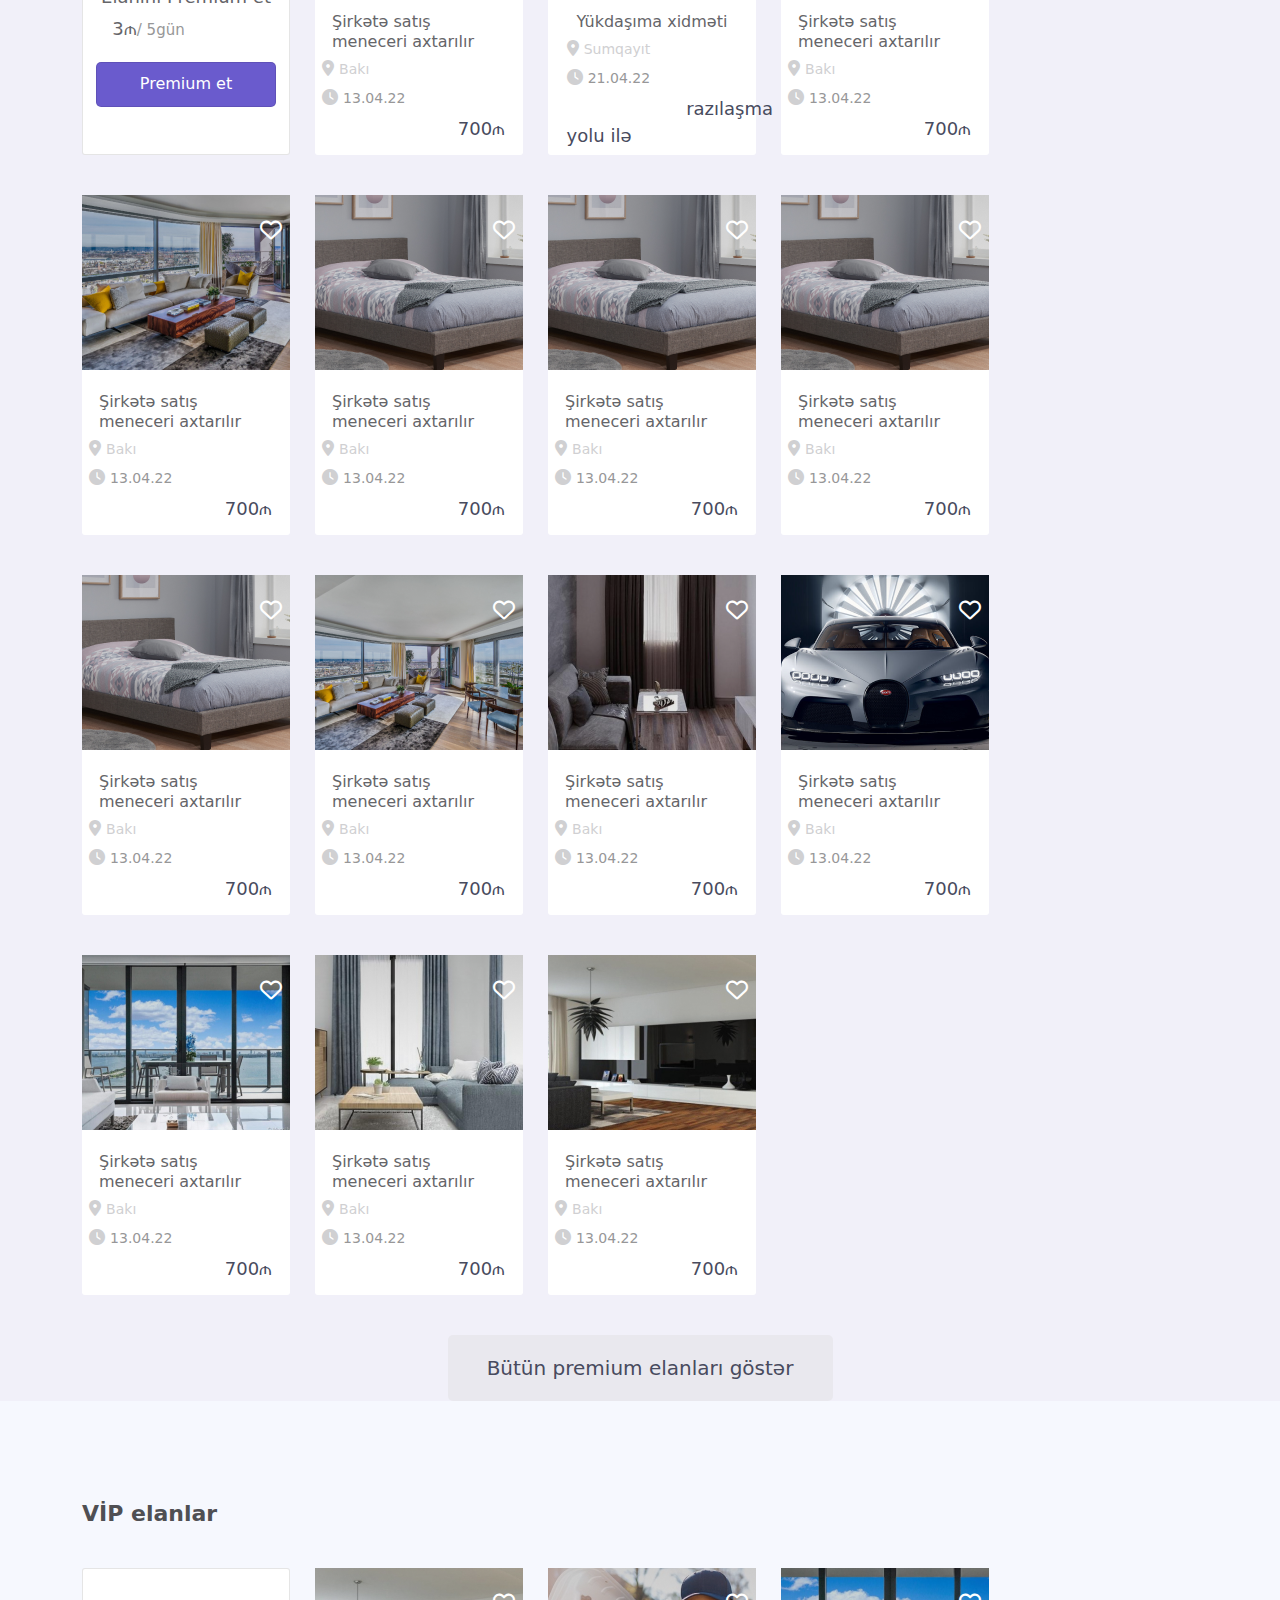
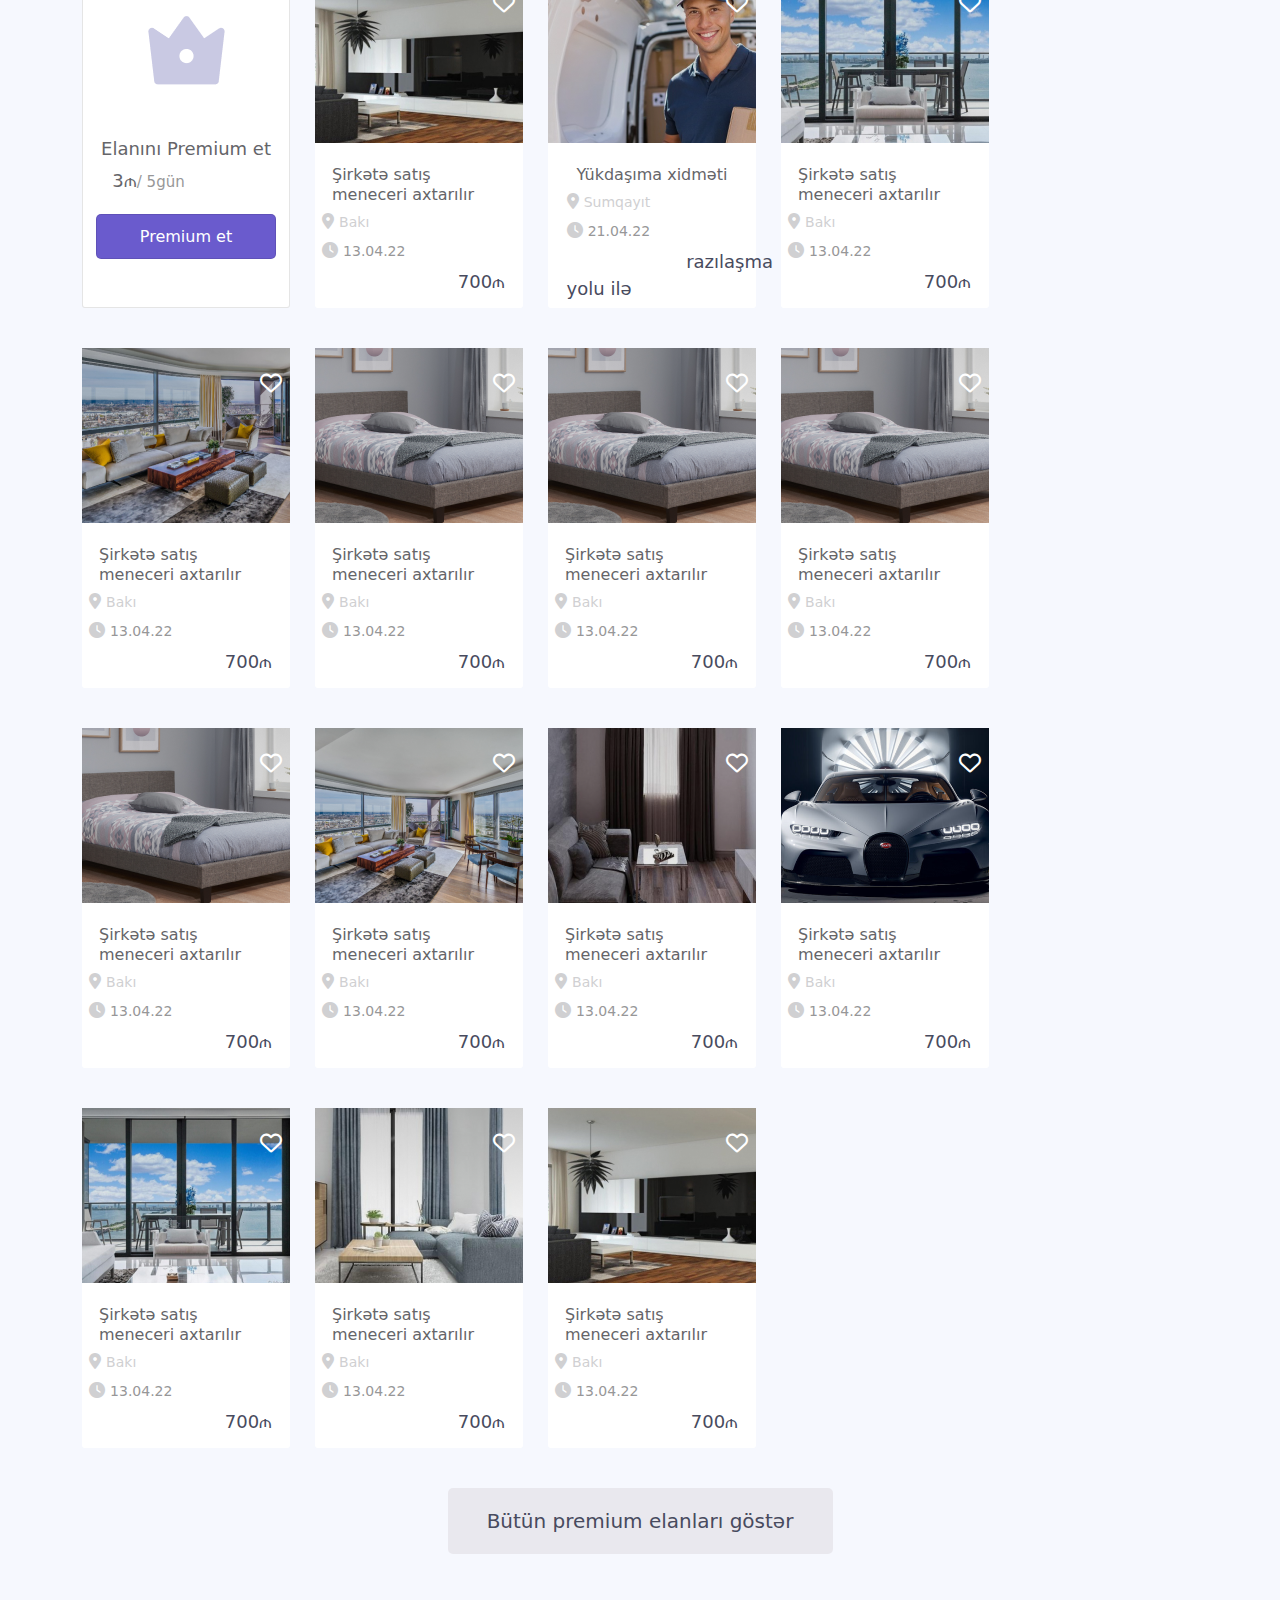
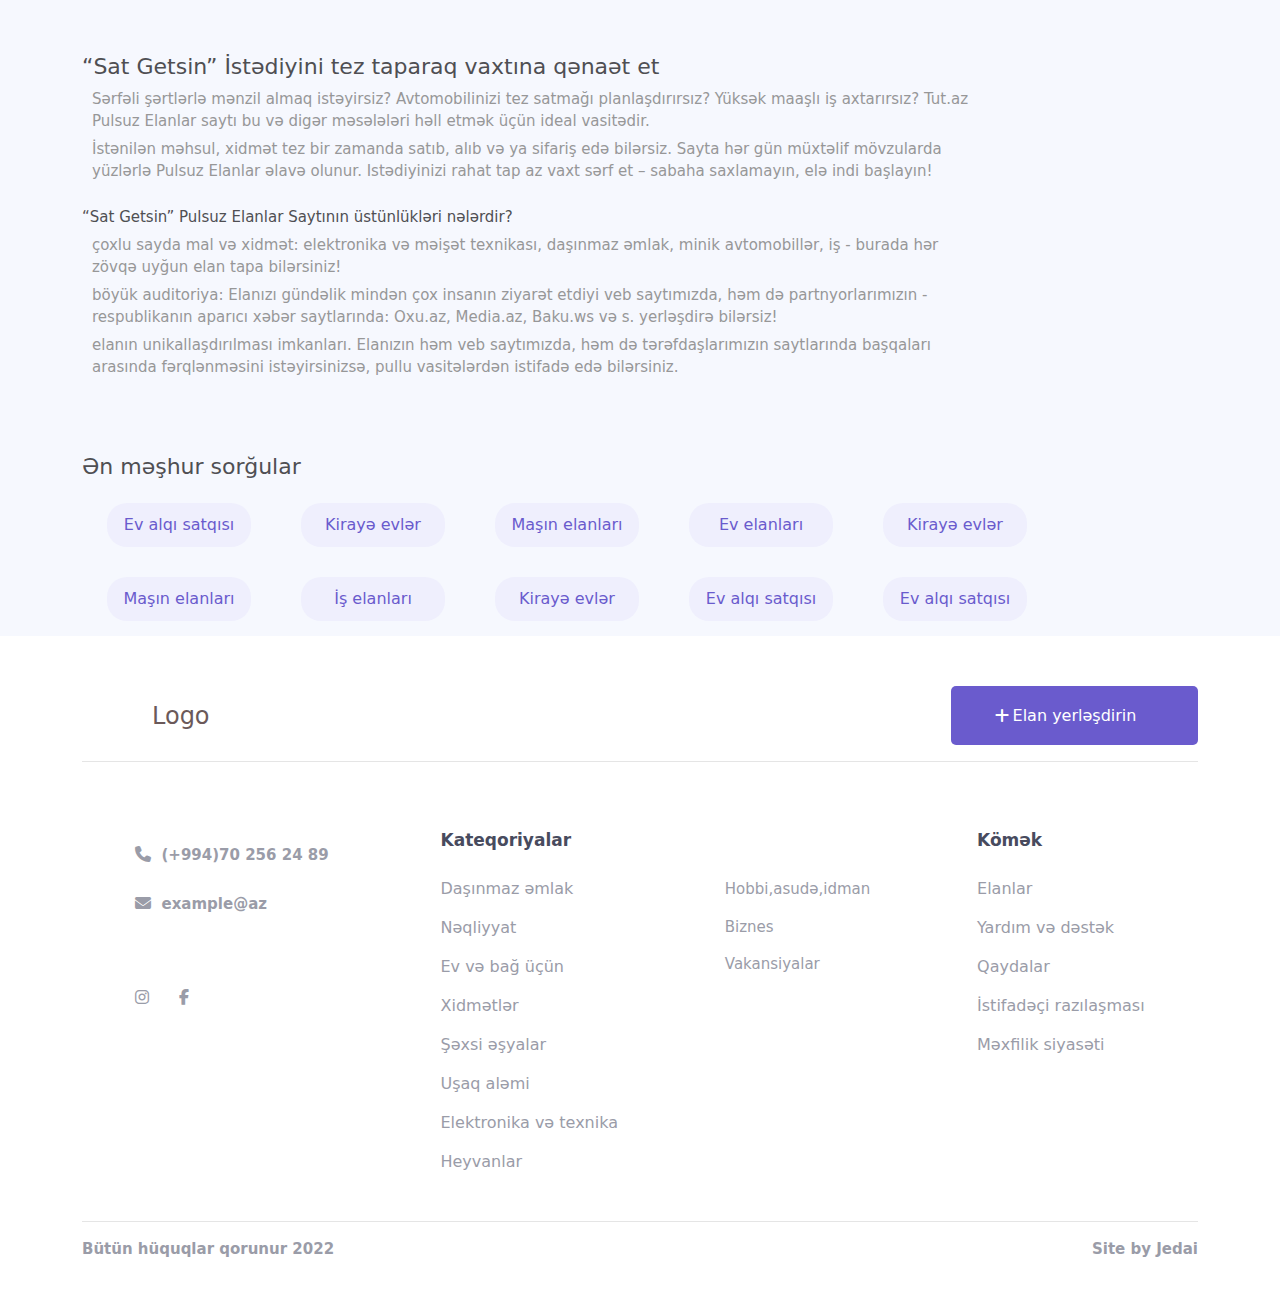
==== commit 3760d34c: "24.02.2023" ====
--- a/index.html
+++ b/index.html
@@ -20,6 +20,7 @@
   </head>
   <body>
     <!-- header  -->
+    <div class="black-area"></div>
     <header class="head">
       <div class="container header">
         <div class="box-left">
@@ -36,9 +37,7 @@
         <div class="box-right">
           <div class="user">
             <a href="#"><i class="fa-solid fa-user"></i></a>
-            <a data-bs-toggle="modal" data-bs-target="#popup-Login"
-              >Giriş</a
-            >
+            <a data-bs-toggle="modal" data-bs-target="#popup-Login">Giriş</a>
 
             <a data-bs-toggle="modal" data-bs-target="#popup-qeydiyyat"
               >Qeydiyyat</a
@@ -463,8 +462,8 @@
                     >Email</a
                   >
                   <a
-                  data-bs-toggle="modal"
-                  data-bs-target="#popup-mobileforqot"
+                    data-bs-toggle="modal"
+                    data-bs-target="#popup-mobileforqot"
                     class="m-3 atwo"
                     >Mobil nömrə</a
                   >
@@ -478,8 +477,7 @@
                   />
                 </label>
                 <div class="button-gre gre">
-                  <a data-bs-toggle="modal"
-                  data-bs-target="#popup-sendemail"
+                  <a data-bs-toggle="modal" data-bs-target="#popup-sendemail"
                     >Linki göndər</a
                   >
                 </div>
@@ -698,10 +696,13 @@
                 <div class="succes-btn">
                   <a href="#">Şifrəniz uğurla yeniləndi</a>
                 </div>
-                
-                  <a class="login-btn"  data-bs-toggle="modal"
-                  data-bs-target="#popup-Login">Daxil olun</a>
-                
+
+                <a
+                  class="login-btn"
+                  data-bs-toggle="modal"
+                  data-bs-target="#popup-Login"
+                  >Daxil olun</a
+                >
               </div>
             </div>
           </div>
@@ -709,162 +710,187 @@
       </div>
       <!-- forgot password mobile -->
       <div
-      class="modal fade modal-fullscreen-lg-down"
-      id="popup-mobileforqot"
-      tabindex="-1"
-      aria-labelledby="exampleModalLabel"
-      aria-hidden="true"
-    >
-      <div class="modal-dialog">
-        <div class="modal-content">
-          <div class="modal-header">
-            <button
-              type="button"
-              class="btn-close"
-              data-bs-dismiss="modal"
-              aria-label="Close"
-            ></button>
-          </div>
-          <div class="modal-body">
-            <div class="container sig-con">
-              <div class="text-section">
-                <h1>Şifrəmi unutdum</h1>
-                <p>
-                  <span
-                    >Narahat olmayın biz sizə daxil olmaq üçün kod
-                    göndərəcəyik
-                  </span>
-                </p>
+        class="modal fade modal-fullscreen-lg-down"
+        id="popup-mobileforqot"
+        tabindex="-1"
+        aria-labelledby="exampleModalLabel"
+        aria-hidden="true"
+      >
+        <div class="modal-dialog">
+          <div class="modal-content">
+            <div class="modal-header">
+              <button
+                type="button"
+                class="btn-close"
+                data-bs-dismiss="modal"
+                aria-label="Close"
+              ></button>
+            </div>
+            <div class="modal-body">
+              <div class="container sig-con">
+                <div class="text-section">
+                  <h1>Şifrəmi unutdum</h1>
+                  <p>
+                    <span
+                      >Narahat olmayın biz sizə daxil olmaq üçün kod
+                      göndərəcəyik
+                    </span>
+                  </p>
+                </div>
+                <div class="contact-email">
+                  <a
+                    data-bs-toggle="modal"
+                    data-bs-target="#popup-passwordforqot"
+                    class=""
+                    >Email</a
+                  >
+                  <a
+                    data-bs-toggle="modal"
+                    data-bs-target="#popup-mobileforqot"
+                    class="m-3 atwo active-a"
+                    >Mobil nömrə</a
+                  >
+                </div>
+                <label class="label-form eform">
+                  <span>Mobil nömrə</span>
+                  <input
+                    type="text"
+                    placeholder="Mobil nömrənizi daxil edin"
+                    class="email-box"
+                  />
+                </label>
+                <div class="button-gre gre">
+                  <a data-bs-toggle="modal" data-bs-target="#popup-sendmobil"
+                    >Linki göndər</a
+                  >
+                </div>
+                <div class="refresh">
+                  <a href="#">Nömrəni yenilə</a>
+                  <a href="#">Kodu yenidən göndər</a>
+                </div>
               </div>
-              <div class="contact-email">
-                <a
-                  data-bs-toggle="modal"
-                  data-bs-target="#popup-passwordforqot"
-                  class=""
-                  >Email</a
-                >
-                <a
-                data-bs-toggle="modal"
-                data-bs-target="#popup-mobileforqot"
-                  class="m-3 atwo active-a"
-                  >Mobil nömrə</a
-                >
-              </div>
-              <label class="label-form eform">
-                <span>Mobil nömrə</span>
-                <input
-                  type="text"
-                  placeholder="Mobil nömrənizi daxil edin"
-                  class="email-box"
-                />
-              </label>
-              <div class="button-gre gre">
-                <a data-bs-toggle="modal"
-                data-bs-target="#popup-sendmobil"
-                  >Linki göndər</a
-                >
-              </div>
-              <div class="refresh">
-                <a href="#">Nömrəni yenilə</a>
-                <a href="#">Kodu yenidən göndər</a>
-              </div>
-            </div>
-          </div>
-        </div>
-      </div>
+            </div>
+          </div>
+        </div>
       </div>
       <!-- mobil telinizi yoxlayin -->
       <div
-      class="modal fade modal-fullscreen-lg-down"
-      id="popup-sendmobil"
-      tabindex="-1"
-      aria-labelledby="exampleModalLabel"
-      aria-hidden="true"
-    >
-      <div class="modal-dialog">
-        <div class="modal-content">
-          <div class="modal-header">
-            <button
-              type="button"
-              class="btn-close"
-              data-bs-dismiss="modal"
-              aria-label="Close"
-            ></button>
-          </div>
-          <div class="modal-body">
-            <div class="container">
-              <div class="text-section">
-                <h1>Telefonunuzu yoxlayın</h1>
-                <p>
-                  <span
-                    >Lazımi məlumatlar (+994) 70 252 54 56 nömrəsinə göndərildi.
-                    Telefonunuza göndərilən 4 xanalı kodu girin</span
+        class="modal fade modal-fullscreen-lg-down"
+        id="popup-sendmobil"
+        tabindex="-1"
+        aria-labelledby="exampleModalLabel"
+        aria-hidden="true"
+      >
+        <div class="modal-dialog">
+          <div class="modal-content">
+            <div class="modal-header">
+              <button
+                type="button"
+                class="btn-close"
+                data-bs-dismiss="modal"
+                aria-label="Close"
+              ></button>
+            </div>
+            <div class="modal-body">
+              <div class="container">
+                <div class="text-section">
+                  <h1>Telefonunuzu yoxlayın</h1>
+                  <p>
+                    <span
+                      >Lazımi məlumatlar (+994) 70 252 54 56 nömrəsinə
+                      göndərildi. Telefonunuza göndərilən 4 xanalı kodu
+                      girin</span
+                    >
+                  </p>
+                </div>
+                <div class="securty-code">
+                  <input
+                    oninput="goNext(event)"
+                    maxlength="1"
+                    type="text"
+                    required
+                  />
+                  <input
+                    oninput="goNext(event)"
+                    maxlength="1"
+                    type="text"
+                    required
+                  />
+                  <input
+                    oninput="goNext(event)"
+                    maxlength="1"
+                    type="text"
+                    required
+                  />
+                  <input
+                    oninput="goNext(event)"
+                    maxlength="1"
+                    type="text"
+                    required
+                  />
+                </div>
+
+                <div class="button-gre gre">
+                  <a data-bs-toggle="modal" data-bs-target="#popup-davamedin"
+                    >Davam edin</a
                   >
-                </p>
+                </div>
+                <div class="refresh">
+                  <a href="#">Nömrəni yenilə</a>
+                  <a href="#">Kodu yenidən göndər</a>
+                </div>
               </div>
-              <div class="securty-code">
-                <input
-                  oninput="goNext(event)"
-                  maxlength="1"
-                  type="text"
-                  required
-                />
-                <input
-                  oninput="goNext(event)"
-                  maxlength="1"
-                  type="text"
-                  required
-                />
-                <input
-                  oninput="goNext(event)"
-                  maxlength="1"
-                  type="text"
-                  required
-                />
-                <input
-                  oninput="goNext(event)"
-                  maxlength="1"
-                  type="text"
-                  required
-                />
-              </div>
-
-              <div class="button-gre gre">
-                <a data-bs-toggle="modal" data-bs-target="#popup-davamedin"
-                  >Davam edin</a
-                >
-              </div>
-              <div class="refresh">
-                <a href="#">Nömrəni yenilə</a>
-                <a href="#">Kodu yenidən göndər</a>
-              </div>
             </div>
           </div>
         </div>
       </div>
-    </div>
     </header>
     <!-- main -->
-    <section style="position: relative;">
+    
+    <section style="position: relative; " class="main-s">
       <div class="container main">
         <div class="logo">
           <a href="#">Logo</a>
         </div>
         <div class="search-box">
-          <button class="dropdown-btn ">
-            <svg
+          <button class="dropdown-btn">
+          <!-- svg1 -->    
+             <svg
               width="18"
               height="18"
               viewBox="0 0 18 18"
               fill="none"
               xmlns="http://www.w3.org/2000/svg"
+              id="svg-1"
             >
               <path
                 d="M2 4C2.53043 4 3.03914 3.78929 3.41421 3.41421C3.78929 3.03914 4 2.53043 4 2C4 1.46957 3.78929 0.960859 3.41421 0.585786C3.03914 0.210714 2.53043 0 2 0C1.46957 0 0.960859 0.210714 0.585786 0.585786C0.210714 0.960859 0 1.46957 0 2C0 2.53043 0.210714 3.03914 0.585786 3.41421C0.960859 3.78929 1.46957 4 2 4ZM9 4C9.53043 4 10.0391 3.78929 10.4142 3.41421C10.7893 3.03914 11 2.53043 11 2C11 1.46957 10.7893 0.960859 10.4142 0.585786C10.0391 0.210714 9.53043 0 9 0C8.46957 0 7.96086 0.210714 7.58579 0.585786C7.21071 0.960859 7 1.46957 7 2C7 2.53043 7.21071 3.03914 7.58579 3.41421C7.96086 3.78929 8.46957 4 9 4ZM16 4C16.5304 4 17.0391 3.78929 17.4142 3.41421C17.7893 3.03914 18 2.53043 18 2C18 1.46957 17.7893 0.960859 17.4142 0.585786C17.0391 0.210714 16.5304 0 16 0C15.4696 0 14.9609 0.210714 14.5858 0.585786C14.2107 0.960859 14 1.46957 14 2C14 2.53043 14.2107 3.03914 14.5858 3.41421C14.9609 3.78929 15.4696 4 16 4ZM2 11C2.53043 11 3.03914 10.7893 3.41421 10.4142C3.78929 10.0391 4 9.53043 4 9C4 8.46957 3.78929 7.96086 3.41421 7.58579C3.03914 7.21071 2.53043 7 2 7C1.46957 7 0.960859 7.21071 0.585786 7.58579C0.210714 7.96086 0 8.46957 0 9C0 9.53043 0.210714 10.0391 0.585786 10.4142C0.960859 10.7893 1.46957 11 2 11ZM9 11C9.53043 11 10.0391 10.7893 10.4142 10.4142C10.7893 10.0391 11 9.53043 11 9C11 8.46957 10.7893 7.96086 10.4142 7.58579C10.0391 7.21071 9.53043 7 9 7C8.46957 7 7.96086 7.21071 7.58579 7.58579C7.21071 7.96086 7 8.46957 7 9C7 9.53043 7.21071 10.0391 7.58579 10.4142C7.96086 10.7893 8.46957 11 9 11ZM16 11C16.5304 11 17.0391 10.7893 17.4142 10.4142C17.7893 10.0391 18 9.53043 18 9C18 8.46957 17.7893 7.96086 17.4142 7.58579C17.0391 7.21071 16.5304 7 16 7C15.4696 7 14.9609 7.21071 14.5858 7.58579C14.2107 7.96086 14 8.46957 14 9C14 9.53043 14.2107 10.0391 14.5858 10.4142C14.9609 10.7893 15.4696 11 16 11ZM2 18C2.53043 18 3.03914 17.7893 3.41421 17.4142C3.78929 17.0391 4 16.5304 4 16C4 15.4696 3.78929 14.9609 3.41421 14.5858C3.03914 14.2107 2.53043 14 2 14C1.46957 14 0.960859 14.2107 0.585786 14.5858C0.210714 14.9609 0 15.4696 0 16C0 16.5304 0.210714 17.0391 0.585786 17.4142C0.960859 17.7893 1.46957 18 2 18ZM9 18C9.53043 18 10.0391 17.7893 10.4142 17.4142C10.7893 17.0391 11 16.5304 11 16C11 15.4696 10.7893 14.9609 10.4142 14.5858C10.0391 14.2107 9.53043 14 9 14C8.46957 14 7.96086 14.2107 7.58579 14.5858C7.21071 14.9609 7 15.4696 7 16C7 16.5304 7.21071 17.0391 7.58579 17.4142C7.96086 17.7893 8.46957 18 9 18ZM16 18C16.5304 18 17.0391 17.7893 17.4142 17.4142C17.7893 17.0391 18 16.5304 18 16C18 15.4696 17.7893 14.9609 17.4142 14.5858C17.0391 14.2107 16.5304 14 16 14C15.4696 14 14.9609 14.2107 14.5858 14.5858C14.2107 14.9609 14 15.4696 14 16C14 16.5304 14.2107 17.0391 14.5858 17.4142C14.9609 17.7893 15.4696 18 16 18Z"
                 fill="#6A5BCD"
               />
+            </svg>        
+          <!-- svg1 -->
+
+          <!-- svg2 -->        
+             <svg
+              width="13"
+              height="12"
+              viewBox="0 0 13 12"
+              fill="none"
+              xmlns="http://www.w3.org/2000/svg"
+              id="svg-2"
+              
+              
+            >
+              <path
+                d="M6.12631 5.99984L11.3991 11.2428M0.853516 11.2428L6.12631 5.99984L0.853516 11.2428ZM11.3991 0.756836L6.1253 5.99984L11.3991 0.756836ZM6.1253 5.99984L0.853516 0.756836L6.1253 5.99984Z"
+                stroke="#B6B5BF"
+                stroke-width="1.5"
+                stroke-linecap="round"
+                stroke-linejoin="round"
+              />
             </svg>
-            <span > Kateqoriya seçin </span>
+          <!-- svg2 -->
+         <span> Kateqoriya seçin </span>
           </button>
           <input
             type="text"
@@ -878,83 +904,94 @@
             <div class="category-type">
               <ul>
                 <li class="category-box">
-                  <div >
-                    <i class="fa-solid fa-house"></i> 
-                   <a href="#">Ev və bağ</a>
+                  <div>
+                    <a href="#">
+                      <i class="fa-solid fa-house home"></i>
+                      Ev və bağ</a
+                    >
                     <i class="fa-solid fa-chevron-right"></i>
                   </div>
                 </li>
-        
+
                 <li class="category-box">
                   <div>
-                    <i class="fa-solid fa-mobile-button"></i>
-                  <a href="#">Elektronika və texnika</a>
-                  <i class="fa-solid fa-chevron-right"></i>
+                    <a href="#">
+                      <i class="fa-solid fa-mobile-button mobile-b"></i>
+                      Elektronika və texnika</a
+                    >
+                    <i class="fa-solid fa-chevron-right"></i>
                   </div>
                 </li>
-          
+
                 <li class="category-box">
                   <div>
-                    <i class="fa-solid fa-building"></i>
-                   <a href="#">Daşınmaz əmlak</a>
+                    <a href="#">
+                      <i class="fa-solid fa-building build"></i>
+                      Daşınmaz əmlak</a
+                    >
                     <i class="fa-solid fa-chevron-right"></i>
                   </div>
                 </li>
-            
+
                 <li class="category-box">
                   <div>
-                    <i class="fa-solid fa-shirt"></i>
-                    <a href="#">Şəxsi əşyalar</a>
+                    <a href="#">
+                      <i class="fa-solid fa-shirt shirt"></i>Şəxsi əşyalar</a
+                    >
                     <i class="fa-solid fa-chevron-right"></i>
                   </div>
                 </li>
                 <li class="category-box">
                   <div>
-                    <i class="fa-solid fa-futbol"></i>
-               <a href="#">Hobbi,asudə</a>
-                <i class="fa-solid fa-chevron-right"></i>
+                    <a href="#">
+                      <i class="fa-solid fa-futbol ball"></i>Hobbi,asudə</a
+                    >
+                    <i class="fa-solid fa-chevron-right"></i>
                   </div>
                 </li>
                 <li class="category-box">
                   <div>
-                    <i class="fa-solid fa-truck"></i>
-                <a href="#">Uşaq aləmi</a>
-                <i class="fa-solid fa-chevron-right"></i>
+                    <a href="#">
+                      <i class="fa-solid fa-truck truck"></i>Uşaq aləmi</a
+                    >
+                    <i class="fa-solid fa-chevron-right"></i>
                   </div>
                 </li>
                 <li class="category-box">
                   <div>
-                    <i class="fa-solid fa-dog"></i>
-                 <a href="#">Heyvan</a>
-                <i class="fa-solid fa-chevron-right"></i>
+                    <a href="#"><i class="fa-solid fa-dog dog"></i>Heyvan</a>
+                    <i class="fa-solid fa-chevron-right"></i>
                   </div>
                 </li>
                 <li class="category-box">
                   <div>
-                    <i class="fa-solid fa-car"></i>
-                    <a href="#">Nəqliyyat</a>
+                    <a href="#"><i class="fa-solid fa-car car"></i>Nəqliyyat</a>
                     <i class="fa-solid fa-chevron-right"></i>
                   </div>
                 </li>
                 <li class="category-box">
                   <div>
-                    <i class="fa-solid fa-bag-shopping"></i>
-                <a href="#">Vakansiyalar</a>
-                <i class="fa-solid fa-chevron-right"></i>
+                    <a href="#">
+                      <i class="fa-solid fa-bag-shopping bag"></i
+                      >Vakansiyalar</a
+                    >
+                    <i class="fa-solid fa-chevron-right"></i>
                   </div>
                 </li>
                 <li class="category-box">
                   <div>
-                    <i class="fa-solid fa-wrench"></i>
-                   <a href="#">Digər xidmətlər</a>
+                    <a href="#"
+                      ><i class="fa-solid fa-wrench wrench"></i>Digər
+                      xidmətlər</a
+                    >
                     <i class="fa-solid fa-chevron-right"></i>
                   </div>
                 </li>
               </ul>
             </div>
             <div class="popular-search">
-              <p>populyar axtarışlar</p>
-              <ul  class="popular-ul">
+              <p>Populyar axtarışlar</p>
+              <ul class="popular-ul">
                 <li>Bakcell nömrələri</li>
                 <li>Xiomit</li>
                 <li>Ev alqı satqısı</li>
@@ -964,14 +1001,8 @@
                 <li>Nar nömrələri</li>
                 <li>Azercell nömrələri</li>
               </ul>
-          </div>
-         
-          </div>
-          
-          
-
-
-
+            </div>
+          </div>
         </section>
         <div class="select-box">
           <a href="#"><i class="fa-regular fa-heart"></i> </a>
@@ -2032,7 +2063,7 @@
 
     <!-- bootsrab cdnjs link -->
     <script src="https://cdn.jsdelivr.net/npm/bootstrap@5.3.0-alpha1/dist/js/bootstrap.bundle.min.js"></script>
-
+    <script src="https://cdnjs.cloudflare.com/ajax/libs/jquery/3.6.3/jquery.min.js" integrity="sha512-STof4xm1wgkfm7heWqFJVn58Hm3EtS31XFaagaa8VMReCXAkQnJZ+jEy8PCC/iT18dFy95WcExNHFTqLyp72eQ==" crossorigin="anonymous" referrerpolicy="no-referrer"></script>
     <script src="/script/script.js"></script>
   </body>
 </html>
--- a/css/style.css
+++ b/css/style.css
@@ -16,6 +16,8 @@
 /* header */
 .head {
     background-color: #ffff;
+    position: relative;
+    z-index: 9999;
 }
 
 .header {
@@ -93,9 +95,13 @@
     display: flex;
     justify-content: space-between;
     align-items: center;
-    margin-top: 55px;
-}
-
+    padding-top :55px;
+}
+
+.main-s{
+    background-color: #F6F8FE;
+    z-index: 99999;
+}
 .logo {
     margin-left: 70px;
 }
@@ -137,10 +143,18 @@
 .search-box input {
     width: 507px;
     padding: 14px;
-    height: 52.5px;
+    height: 53.8px;
     border: 1px solid #d0d2db;
     margin-left: -6;
-
+    border-radius: 0 5px 5px 0;
+    -webkit-border-radius: 0 5px 5px 0;
+    -moz-border-radius: 0 5px 5px 0;
+    -ms-border-radius: 0 5px 5px 0;
+    -o-border-radius: 0 5px 5px 0;
+}
+
+.search-box input:focus{
+ outline: 1px solid #6A5BCD;
 }
 
 .search-box a {
@@ -519,6 +533,8 @@
 #footer {
     background-color: #ffff;
     padding-top: 50px;
+    z-index: 99999;
+    position: relative;
 }
 
 .footer-head {
@@ -683,6 +699,7 @@
 /* Login */
 body {
     color: #979798;
+    padding-right: 0 !important;
 }
 
 
@@ -718,9 +735,10 @@
     scale: 0;
     pointer-events: none;
 }
-.active{
-    scale: 1;
+.active.black-area{
+    scale: 1 !important;
     pointer-events: all;
+    z-index: 9999;
 }
 
 
@@ -1204,34 +1222,41 @@
     background-color: #ffff;
     z-index: 3;
     position: absolute;
-    width:100%;
+    width:97%;
     height: 473.54px;
-    left: 0;
-    top: 56.46px;
+    left: 20px;
+    top: 109.54px;
     display: flex;
     justify-content: space-between;
     align-items: center;
-
-
-
+    border-radius: 20px;
+    -webkit-border-radius: 20px;
+    -moz-border-radius: 20px;
+    -ms-border-radius: 20px;
+    -o-border-radius: 20px;
+    border: 1px solid rgba(21, 21, 21, 0.1);
+    
 }
 
 
 
 .category-bb{
-   
-    display: flex;
-    width: 100%;
-    justify-content: space-between;
-    margin: 0 auto;
-    max-width: 1280px;
-    background-color: #ffff;
+   display: flex;
+   width: 100%;
+   justify-content: space-between;
+   margin: 0 auto;
+   max-width: 1280px;
+   background-color: #ffff;
+
 }
 
 
 .category-type{
     display: flex;
     flex-direction: column;
+    border-right: 1px solid #E8E8E8;
+    padding: 13px;
+  
     
 }
 
@@ -1241,18 +1266,210 @@
 .category-type a{
     text-decoration: none;
     color:#7D8092 ;
-    font-weight: 400;
+    font-weight: 500;
     font-size: 14px;
 }
 
-.category-type i{
-    color: #F399BE;
-   padding: 8px;
-    background-color: #cdcdcd;
+.category-box div{
+    display: flex;
+    justify-content: space-between;
+    align-items: center;
+    text-align: center;
+}
+
+.category-box div a{
+     padding: 7px;
+   
+}
+
+.category-box div a:hover{
+    color: #6A5BCD;
+}
+
+.category-box div i{
+   font-size: 15px;
+   
+}
+.category-box:hover{
+    background-color: #F7F7FC;
+}
+
+.home{
+    background-color:#FFF4F9 ;
+    color:#F399BE ;
     border-radius: 50%;
     -webkit-border-radius: 50%;
     -moz-border-radius: 50%;
     -ms-border-radius: 50%;
     -o-border-radius: 50%;
+     padding: 7px;
+     
+}
+.mobile-b{
+    background-color:#E3EDFF ;
+    color:#A0AFF4;
+    border-radius: 50%;
+    -webkit-border-radius: 50%;
+    -moz-border-radius: 50%;
+    -ms-border-radius: 50%;
+    -o-border-radius: 50%;
+     padding: 7px;
+     
+}
+
+.build{
+    background-color:#DFEEFF ;
+    color:#82ACEF;
+    border-radius: 50%;
+    -webkit-border-radius: 50%;
+    -moz-border-radius: 50%;
+    -ms-border-radius: 50%;
+    -o-border-radius: 50%;
+     padding: 7px;
+     
+}
+.shirt{
+    background-color:#FEEBE9;
+    color:#EE9991;
+    border-radius: 50%;
+    -webkit-border-radius: 50%;
+    -moz-border-radius: 50%;
+    -ms-border-radius: 50%;
+    -o-border-radius: 50%;
+     padding: 7px;
+     font-size: 16px !important;
+     
+     
+}
+
+.ball{
+    background-color:#FDEAF3;
+    color:#E5A9C3;
+    border-radius: 50%;
+    -webkit-border-radius: 50%;
+    -moz-border-radius: 50%;
+    -ms-border-radius: 50%;
+    -o-border-radius: 50%;
+     padding: 7px;
+     
+}
+
+.truck{
+    background-color:#FDFDEA;
+    color:#BDBF4E;
+    border-radius: 50%;
+    -webkit-border-radius: 50%;
+    -moz-border-radius: 50%;
+    -ms-border-radius: 50%;
+    -o-border-radius: 50%;
+     padding: 7px;
+}
+.dog{
+    background-color:#EAFCFD;
+    color:#57D0D7;
+    border-radius: 50%;
+    -webkit-border-radius: 50%;
+    -moz-border-radius: 50%;
+    -ms-border-radius: 50%;
+    -o-border-radius: 50%;
+     padding: 7px;
+}
+
+.car{
+    background-color:#DEF4EE;
+    color:#8DC8B9;
+    border-radius: 50%;
+    -webkit-border-radius: 50%;
+    -moz-border-radius: 50%;
+    -ms-border-radius: 50%;
+    -o-border-radius: 50%;
+     padding: 7px;
+}
+.bag{
+    background-color:#FEEBE9;
+    color:#EE9991;
+    border-radius: 50%;
+    -webkit-border-radius: 50%;
+    -moz-border-radius: 50%;
+    -ms-border-radius: 50%;
+    -o-border-radius: 50%;
+     padding: 7px;
+}
+
+.wrench{
+    background-color:#DFEEFF;
+    color:#82ACEF;
+    border-radius: 50%;
+    -webkit-border-radius: 50%;
+    -moz-border-radius: 50%;
+    -ms-border-radius: 50%;
+    -o-border-radius: 50%;
+     padding: 7px;
+}
+
+.popular-search{
+    width: 255px;
+    height: 401px;
+    border-radius: 5px;
+    -webkit-border-radius: 5px;
+    -moz-border-radius: 5px;
+    -ms-border-radius: 5px;
+    -o-border-radius: 5px;
+   margin-top: 30px;
+    background-color:#FBFBFD ;
+    display: flex;
+    flex-direction: column;
+    justify-content: center;
+   padding: 25px;
+   border: 1px solid rgba(106, 91, 205, 0.1);
+
+}
+.popular-search p{
+    color: #6A5BCD;
+    font-weight: 500;
+    font-size: 16px;
+    padding-bottom:10px ;
+    cursor: pointer;
     
+}
+
+.popular-ul li{
+    margin-bottom: 20px;
+    list-style: none;
+    padding-left: 0 !important;
+    font-size: 14px;
+    font-weight: 500;
+    cursor: pointer;
+
+}
+.popular-ul{
+    padding-left: 0 !important;
+}
+
+.svg1, .svg2{
+    display: inline;
+}
+
+.active svg:first-child{
+    display: none;
+}
+.search-box svg:nth-child(2){
+    display: none;
+}
+.active svg:nth-child(2){
+    display: inline;
+}
+.activetwo.category-dropdown{
+    opacity: 1;
+    visibility: visible;
+    z-index: 99999;
+}
+.category-dropdown{
+    opacity: 0;
+    visibility: hidden;
+    transition:0.3s all ease-in-out ;
+    -webkit-transition:0.3s all ease-in-out ;
+    -moz-transition:0.3s all ease-in-out ;
+    -ms-transition:0.3s all ease-in-out ;
+    -o-transition:0.3s all ease-in-out ;
 }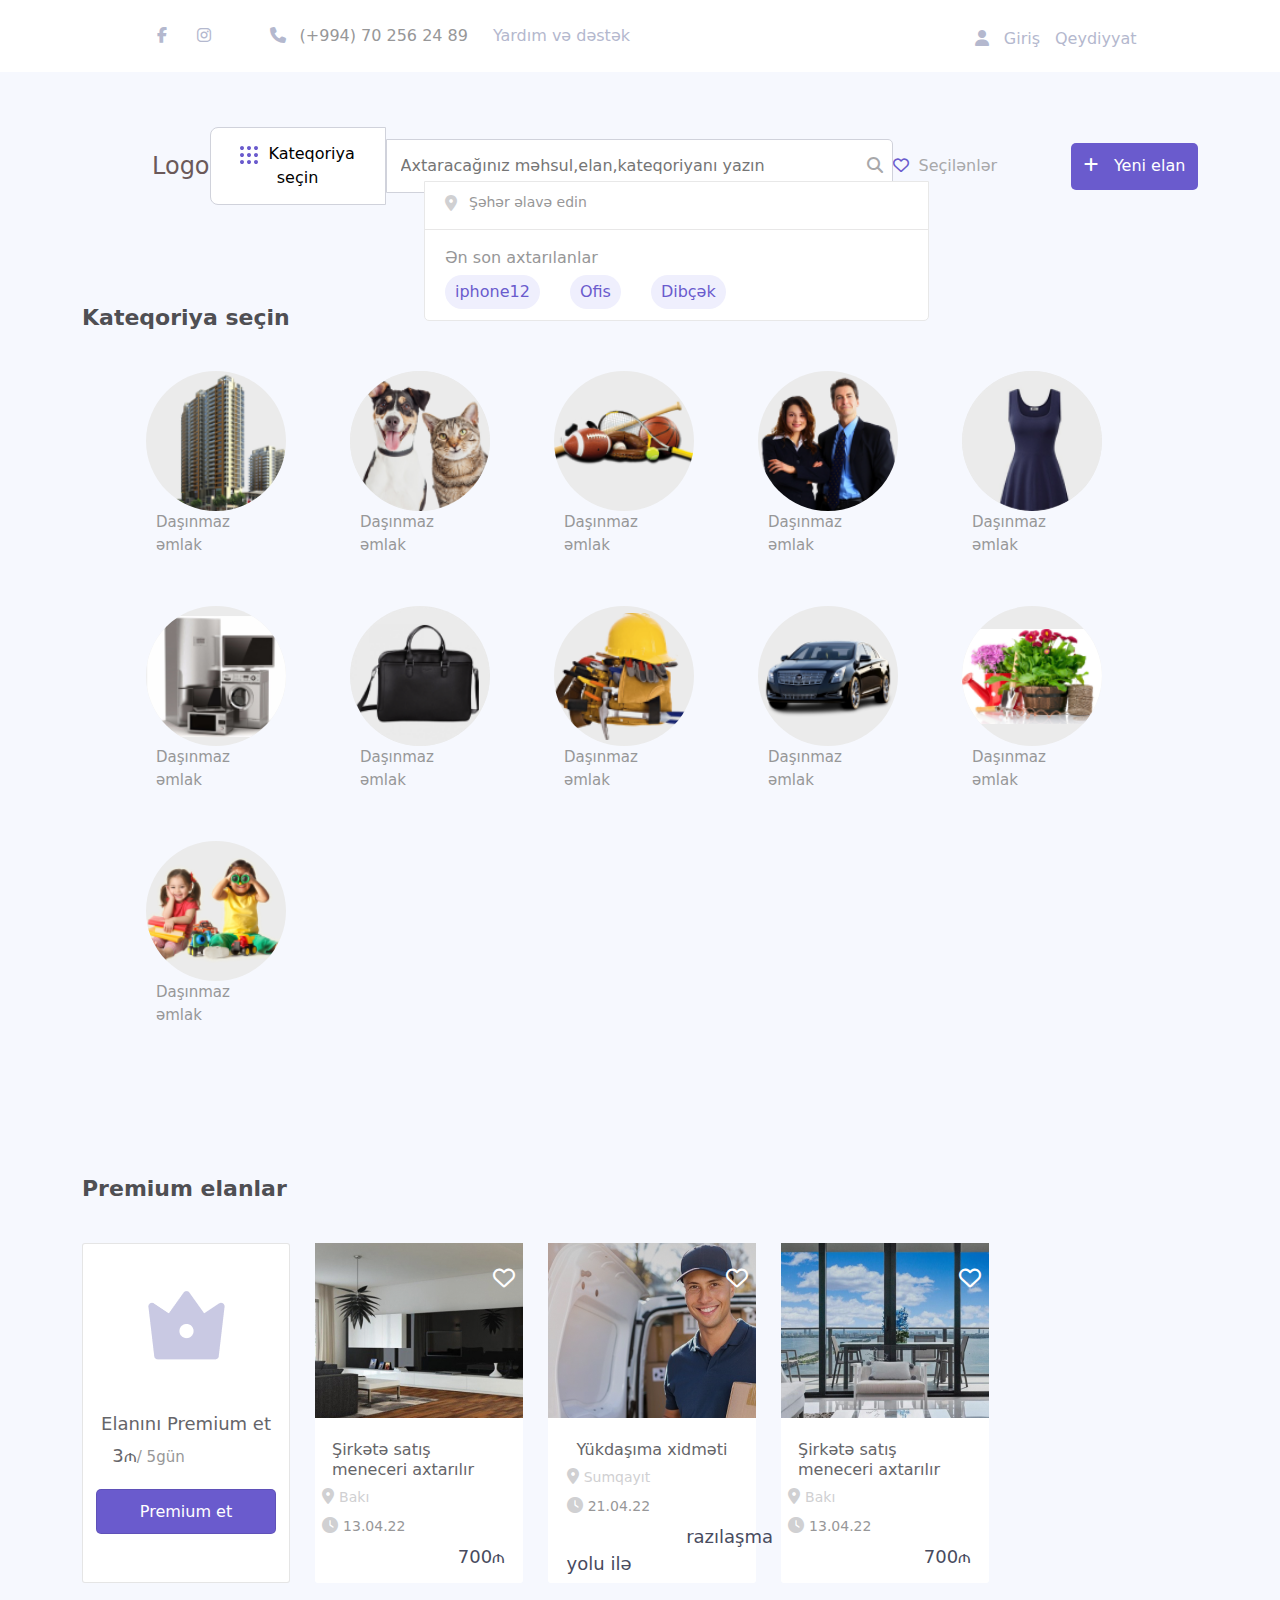
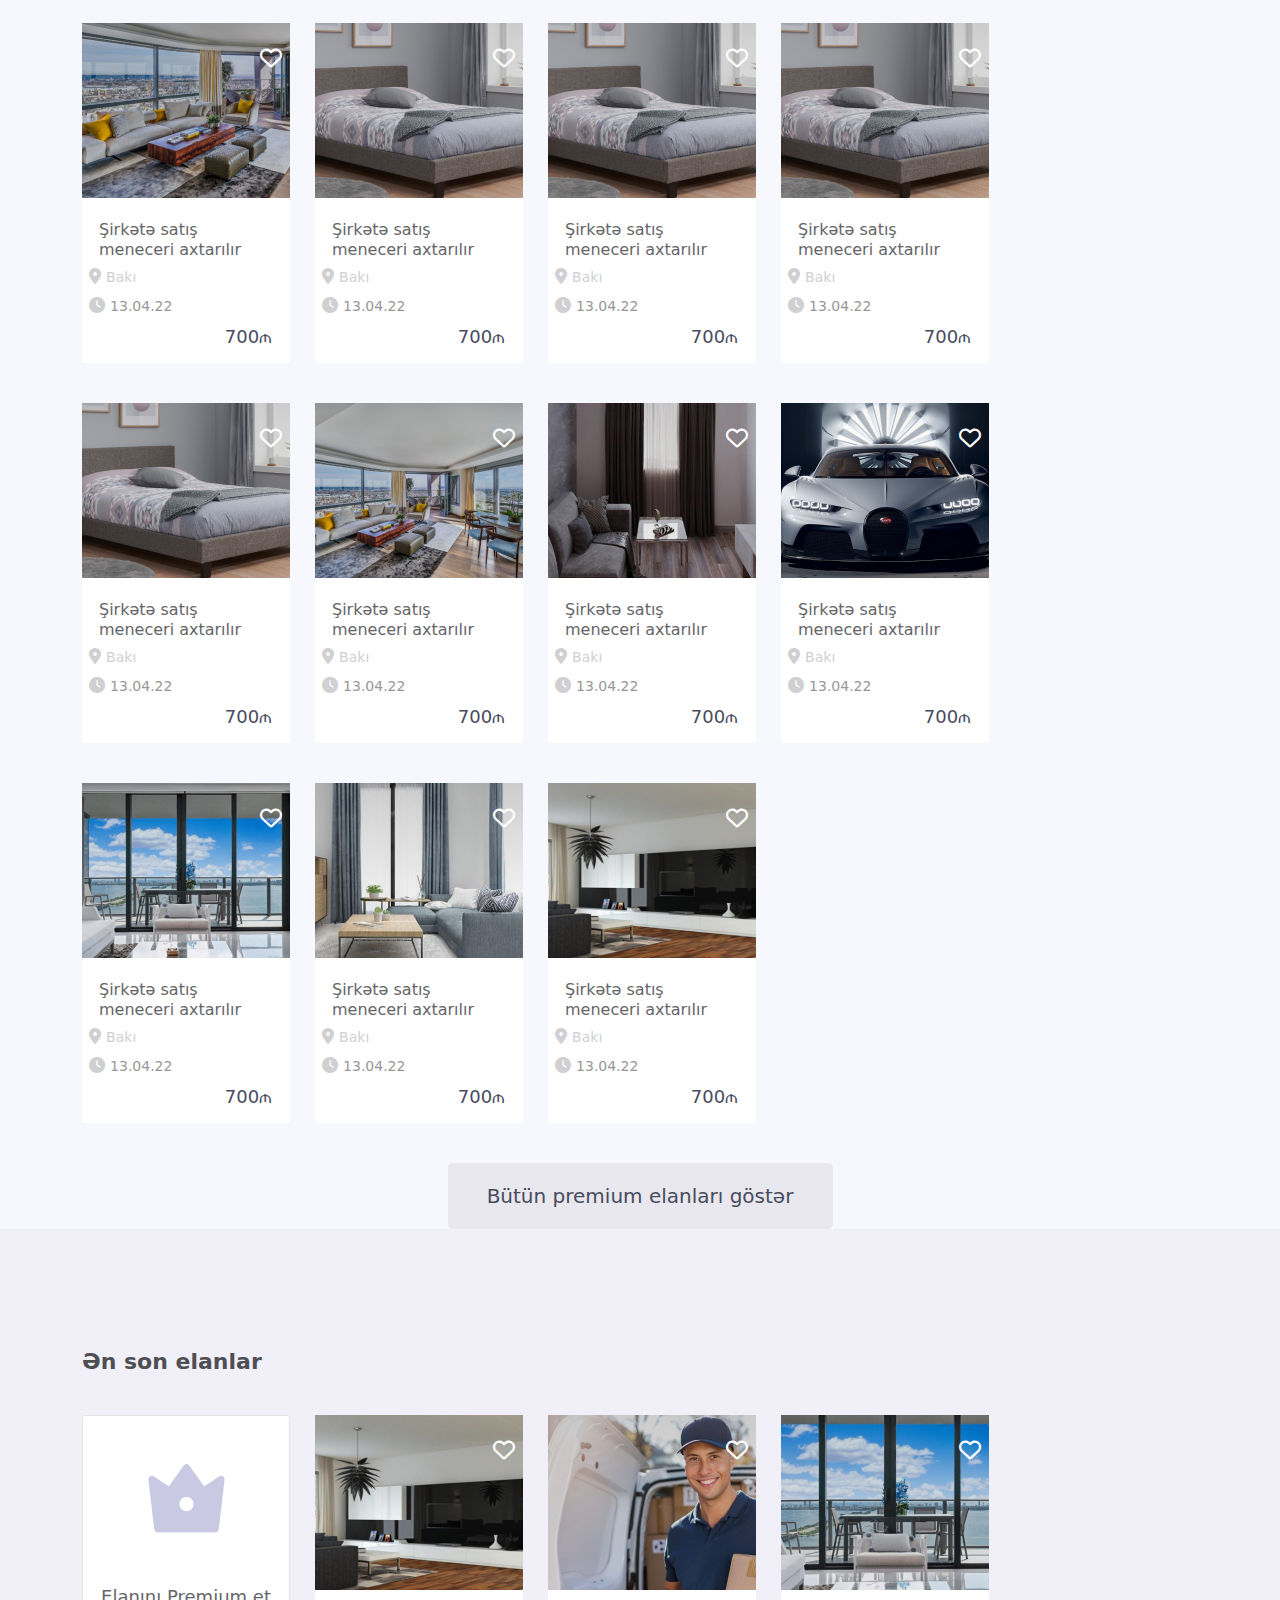
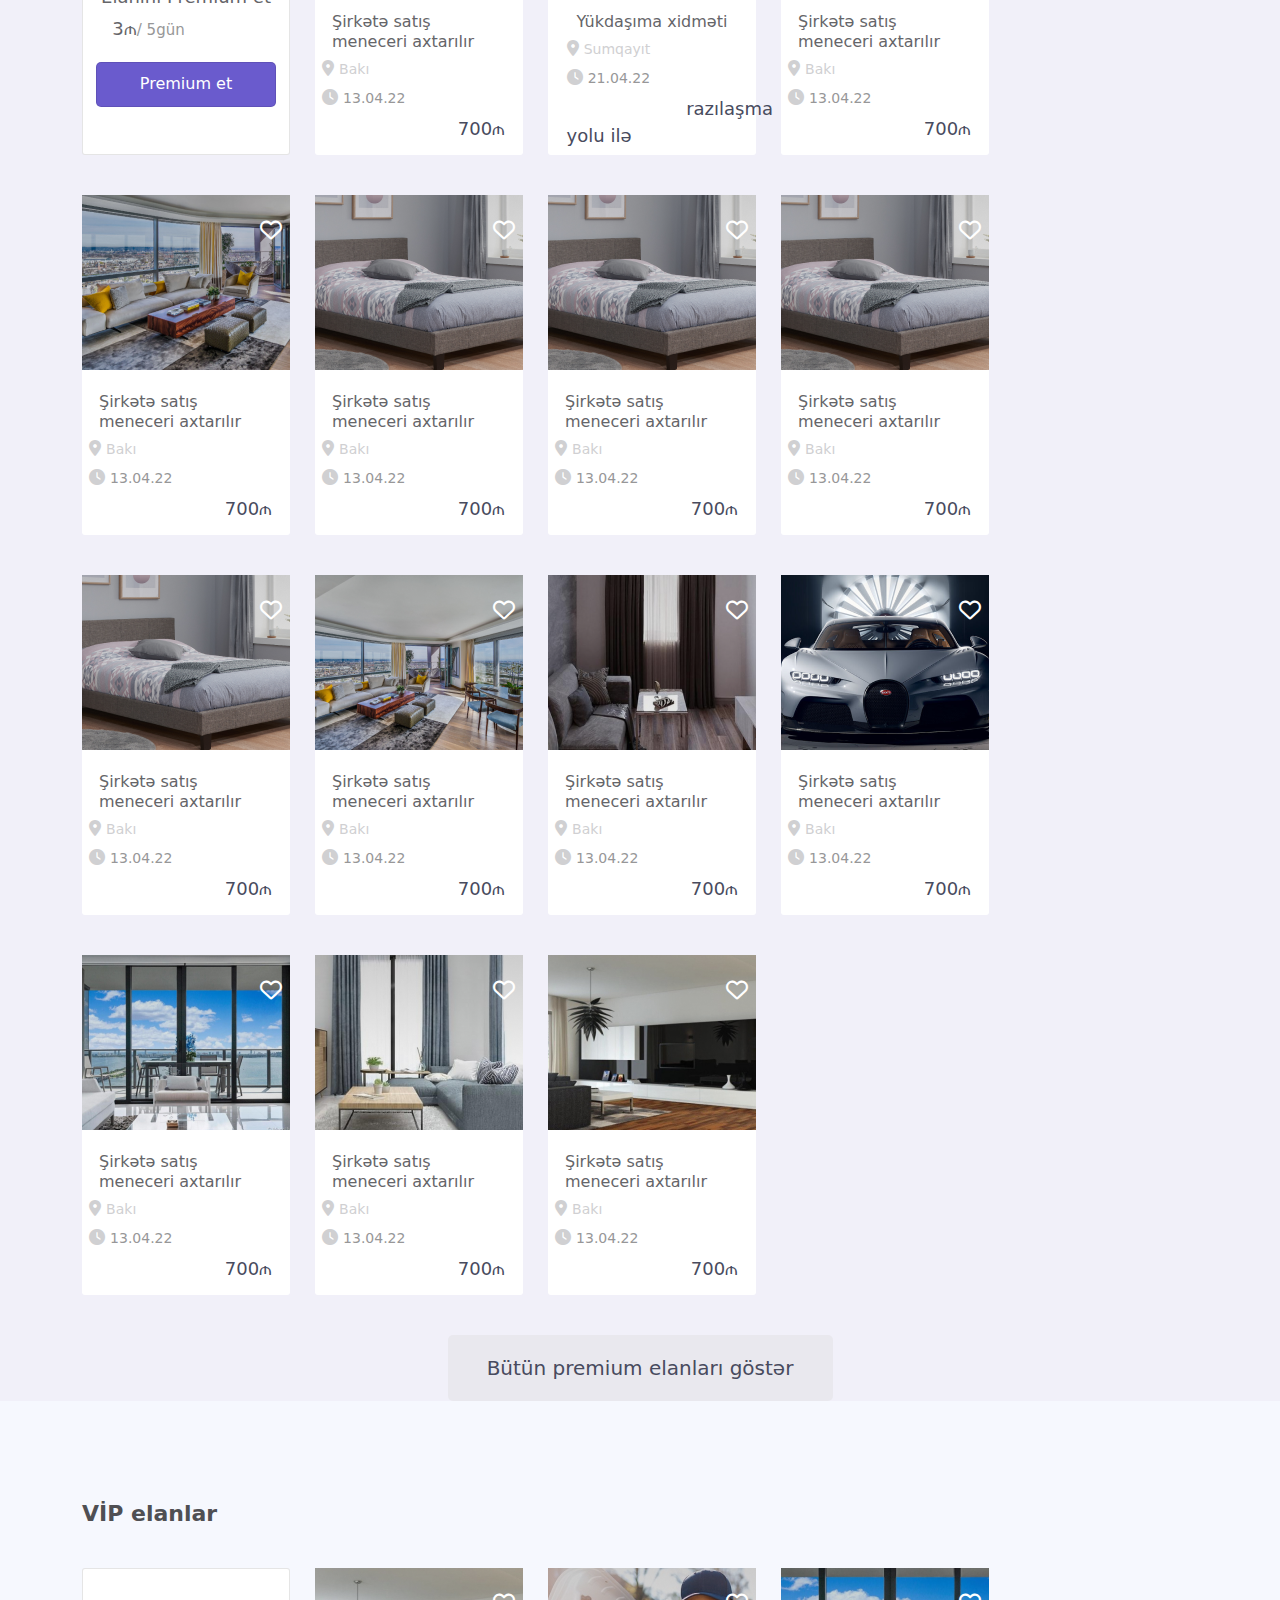
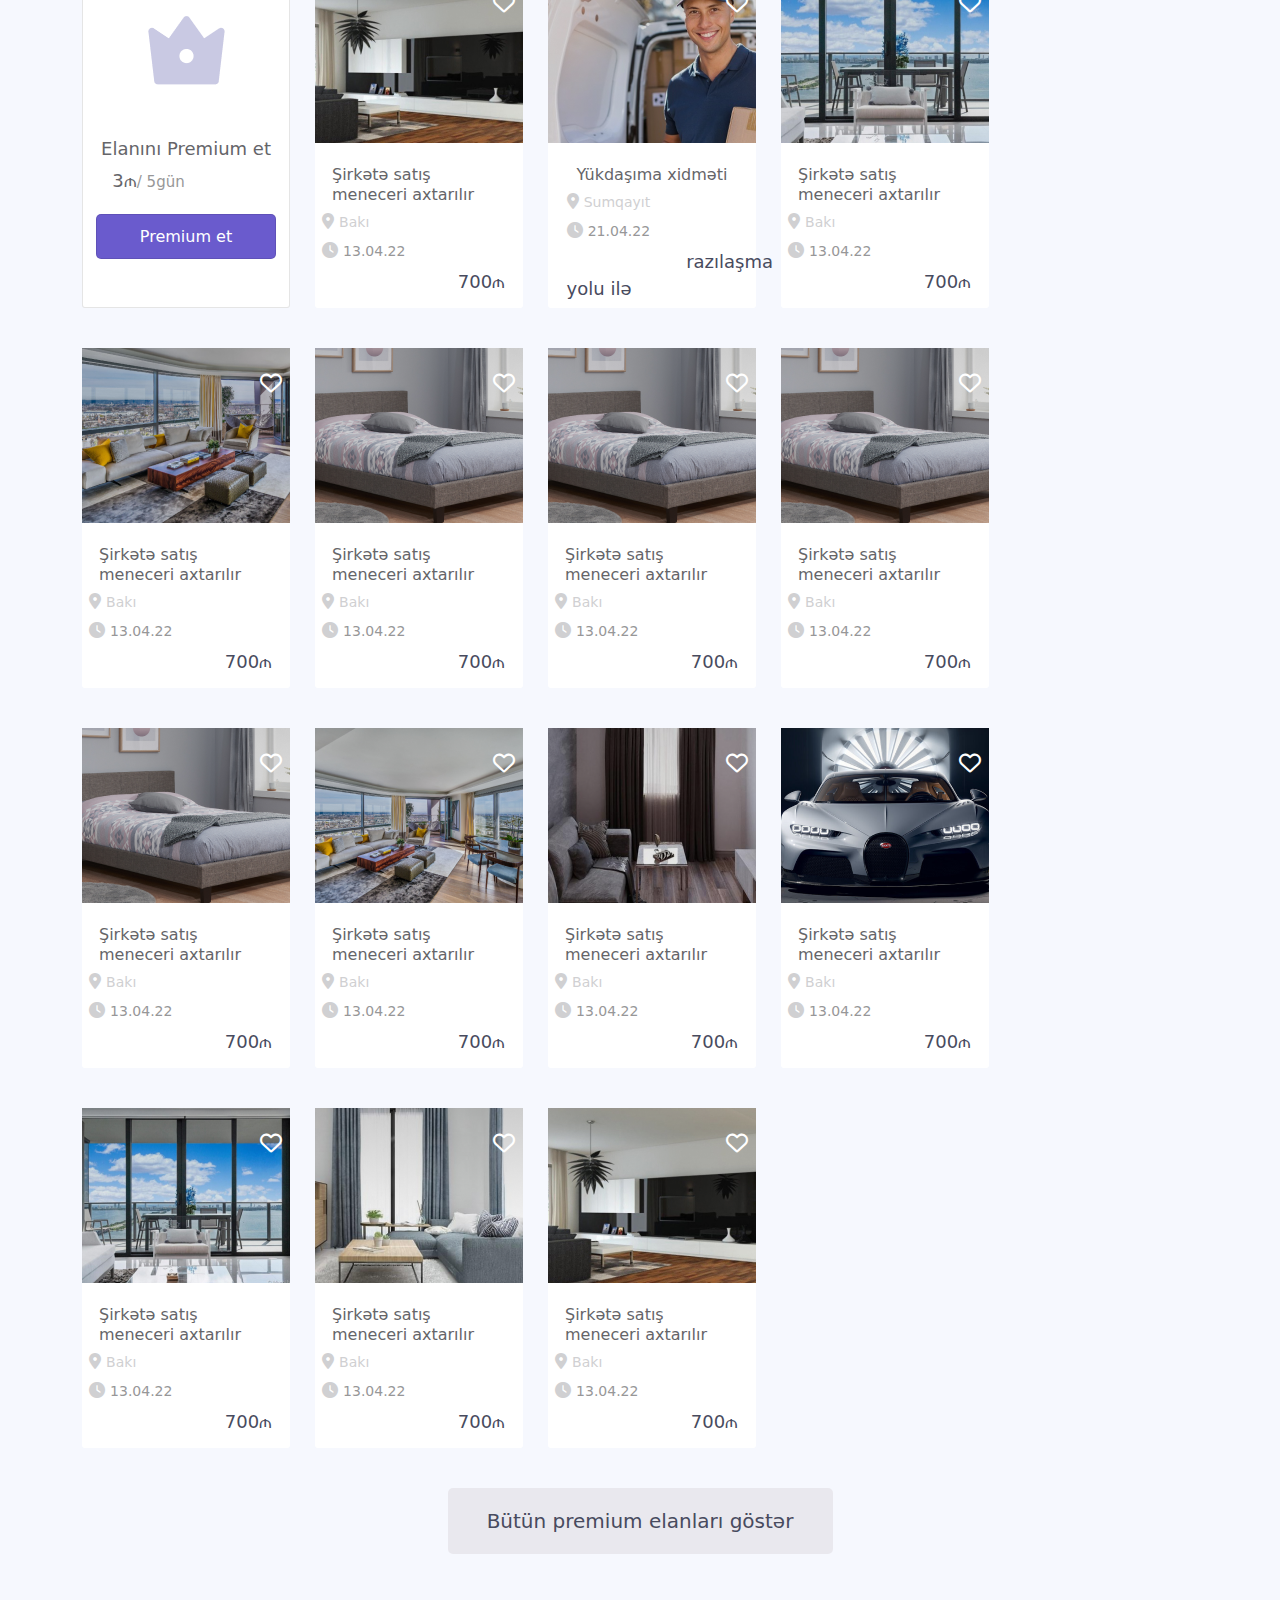
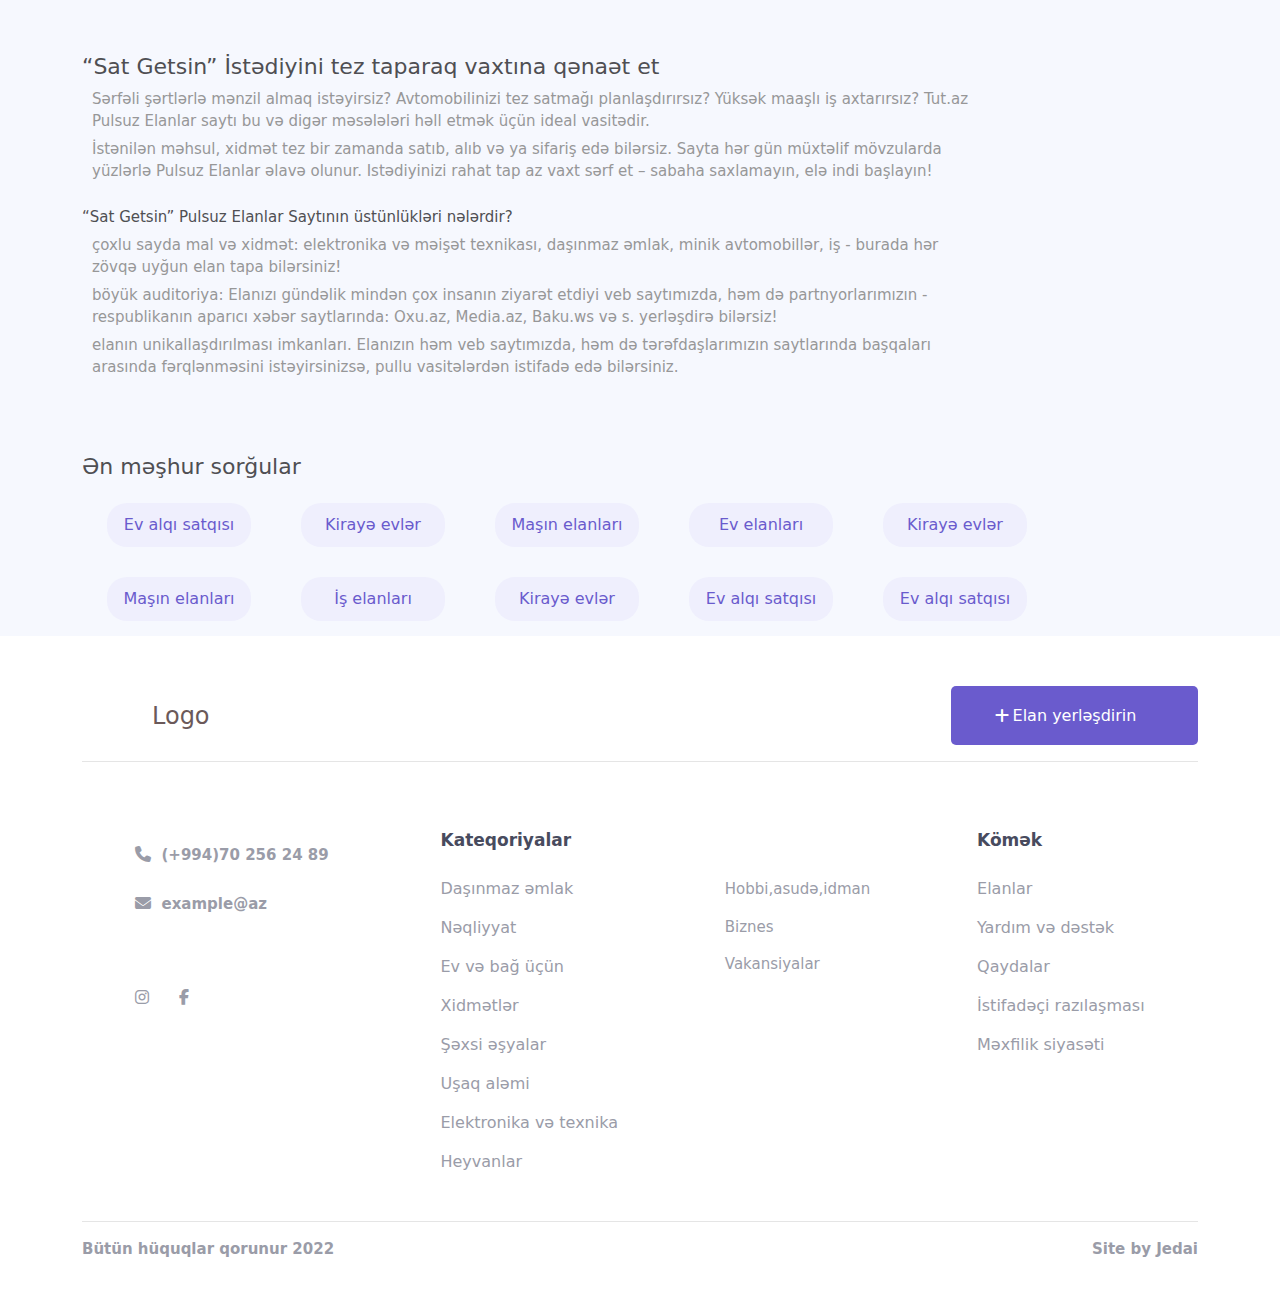
==== commit 4af16ace: "28.02.2023" ====
--- a/index.html
+++ b/index.html
@@ -989,6 +989,17 @@
                 </li>
               </ul>
             </div>
+             <div class="types">
+              <ul class="types-list">
+                <li><a href="#">Mənzillər</a><i class="fa-solid fa-chevron-right"></i></li>
+                <li><a href="#">Mənzillər</a><i class="fa-solid fa-chevron-right"></i></li>
+                <li><a href="#">Mənzillər</a><i class="fa-solid fa-chevron-right"></i></li>
+                <li><a href="#">Mənzillər</a><i class="fa-solid fa-chevron-right"></i></li>
+                <li><a href="#">Mənzillər</a><i class="fa-solid fa-chevron-right"></i></li>
+                <li><a href="#">Mənzillər</a><i class="fa-solid fa-chevron-right"></i></li>
+              </ul>
+             </div>
+
             <div class="popular-search">
               <p>Populyar axtarışlar</p>
               <ul class="popular-ul">
@@ -1004,6 +1015,21 @@
             </div>
           </div>
         </section>
+        <!-- searchbox-click-drop -->
+        <div class="search-drop">
+          <div class="city">
+            <i class="fa-solid fa-location-dot"></i>
+            <a href="#"> Şəhər əlavə edin</a>
+          </div>
+          <hr>
+           <p>Ən son axtarılanlar</p>
+          <div class="search-history">
+            
+            <div class="history-box"><a href="#">iphone12 </a></div>
+            <div class="history-box"><a href="#">Ofis </a></div>
+            <div class="history-box"><a href="#">Dibçək </a></div>
+            </div>
+        </div>
         <div class="select-box">
           <a href="#"><i class="fa-regular fa-heart"></i> </a>
           <a href="#">Seçilənlər</a>
--- a/css/style.css
+++ b/css/style.css
@@ -169,13 +169,13 @@
 
 .select-box {
     display: flex;
-    margin-right: 70px;
+    justify-content: flex-end;
     align-items: center;
 }
 
 .select-box a {
     color: #A8A8AA;
-    padding-right: 10px;
+    margin-right: 10px;
     text-decoration: none;
 }
 
@@ -730,7 +730,7 @@
     right: 0;
     left: 0;
     background-color: #000000;
-    z-index: 999;
+    z-index: 9;
     opacity: 0.4;
     scale: 0;
     pointer-events: none;
@@ -738,7 +738,7 @@
 .active.black-area{
     scale: 1 !important;
     pointer-events: all;
-    z-index: 9999;
+    z-index: 9;
 }
 
 
@@ -1243,10 +1243,10 @@
 .category-bb{
    display: flex;
    width: 100%;
-   justify-content: space-between;
    margin: 0 auto;
    max-width: 1280px;
    background-color: #ffff;
+   position: relative;
 
 }
 
@@ -1422,6 +1422,8 @@
     justify-content: center;
    padding: 25px;
    border: 1px solid rgba(106, 91, 205, 0.1);
+   position: absolute;
+   right: 60px;
 
 }
 .popular-search p{
@@ -1472,4 +1474,94 @@
     -moz-transition:0.3s all ease-in-out ;
     -ms-transition:0.3s all ease-in-out ;
     -o-transition:0.3s all ease-in-out ;
+}
+
+.types{
+    display: flex;
+    align-items: center;
+   flex-direction: column;
+   margin-top: 10px;
+   
+  
+}
+
+.types-list{
+    display: flex;
+    flex-direction: column;
+    list-style: none;
+   
+    
+
+}
+
+.types-list li{
+    display: flex;
+    justify-content: space-between;
+    padding: 10px;
+    align-items: center;
+}
+.types-list a{
+    text-decoration: none;
+    color: #7D8092;
+    font-size: 14px;
+    margin-right:80px;
+}
+
+
+.search-drop{
+  background-color: #FFFFFF;
+  width: 505px;
+  height: 140px;
+  border: 1px solid #E8E8E8;
+  border-radius: 0px 0px 5px 5px;
+  position: absolute;
+  left: 424px;
+  top: 109px;
+}
+
+.search-drop .city{
+    display: flex;
+    align-items: center;
+    padding-left: 20px;
+    padding-top: 10px;
+    text-align: center;
+}
+
+.city i{
+    color: #D0D0D2;
+    margin-right: 12px;
+}
+.city a{
+    text-decoration: none;
+    font-size: 14px;
+    color: #979798;
+}
+.search-drop hr{
+    color: #a2a0a0;
+}
+.search-drop p{
+    padding-left: 20px;
+}
+.search-history{
+    padding-left: 20px;
+    display: flex;
+}
+.history-box{
+    padding: 5px 10px;
+    background-color: #EFEFFD;
+    border-radius: 20px;
+    -webkit-border-radius: 20px;
+    -moz-border-radius: 20px;
+    -ms-border-radius: 20px;
+    -o-border-radius: 20px;
+    margin-right: 30px;
+   
+
+}
+
+.history-box a{
+    color: #6A5BCD;
+    text-decoration: none;
+    font-weight: 500;
+ 
 }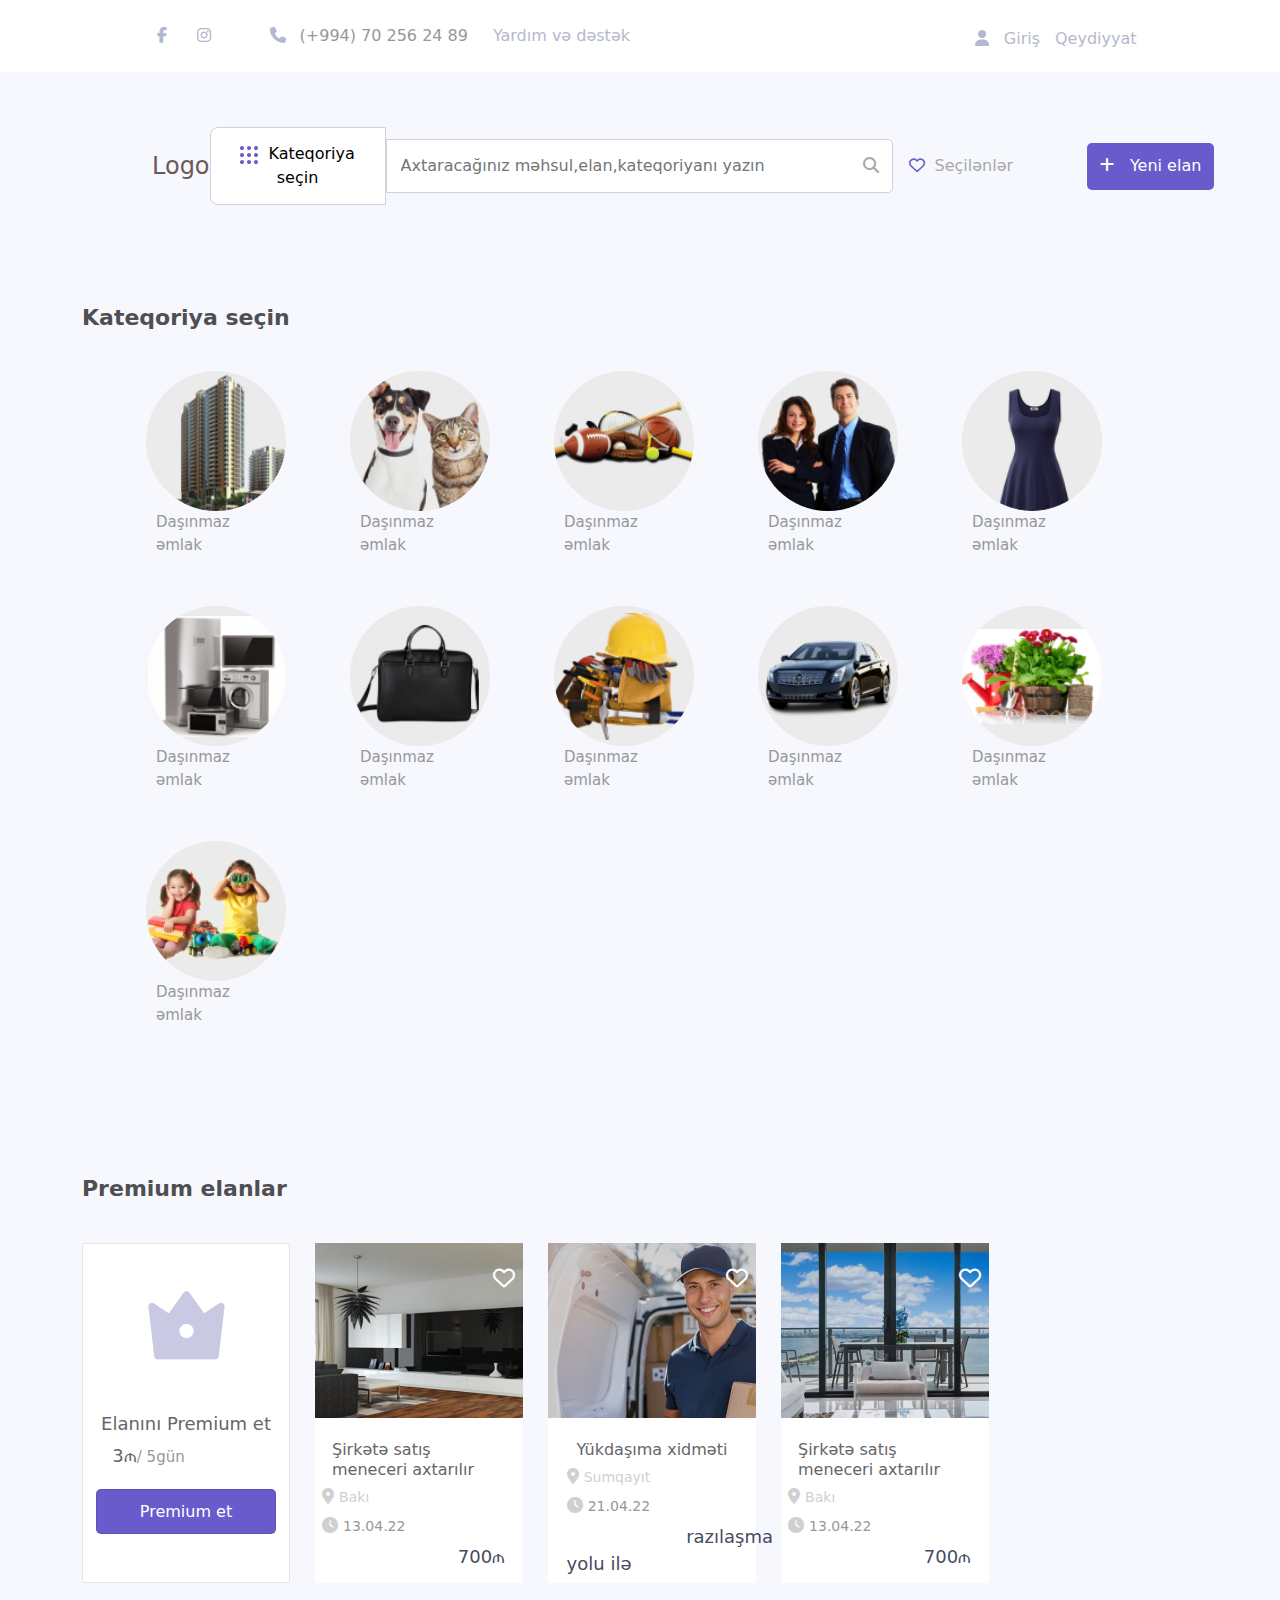
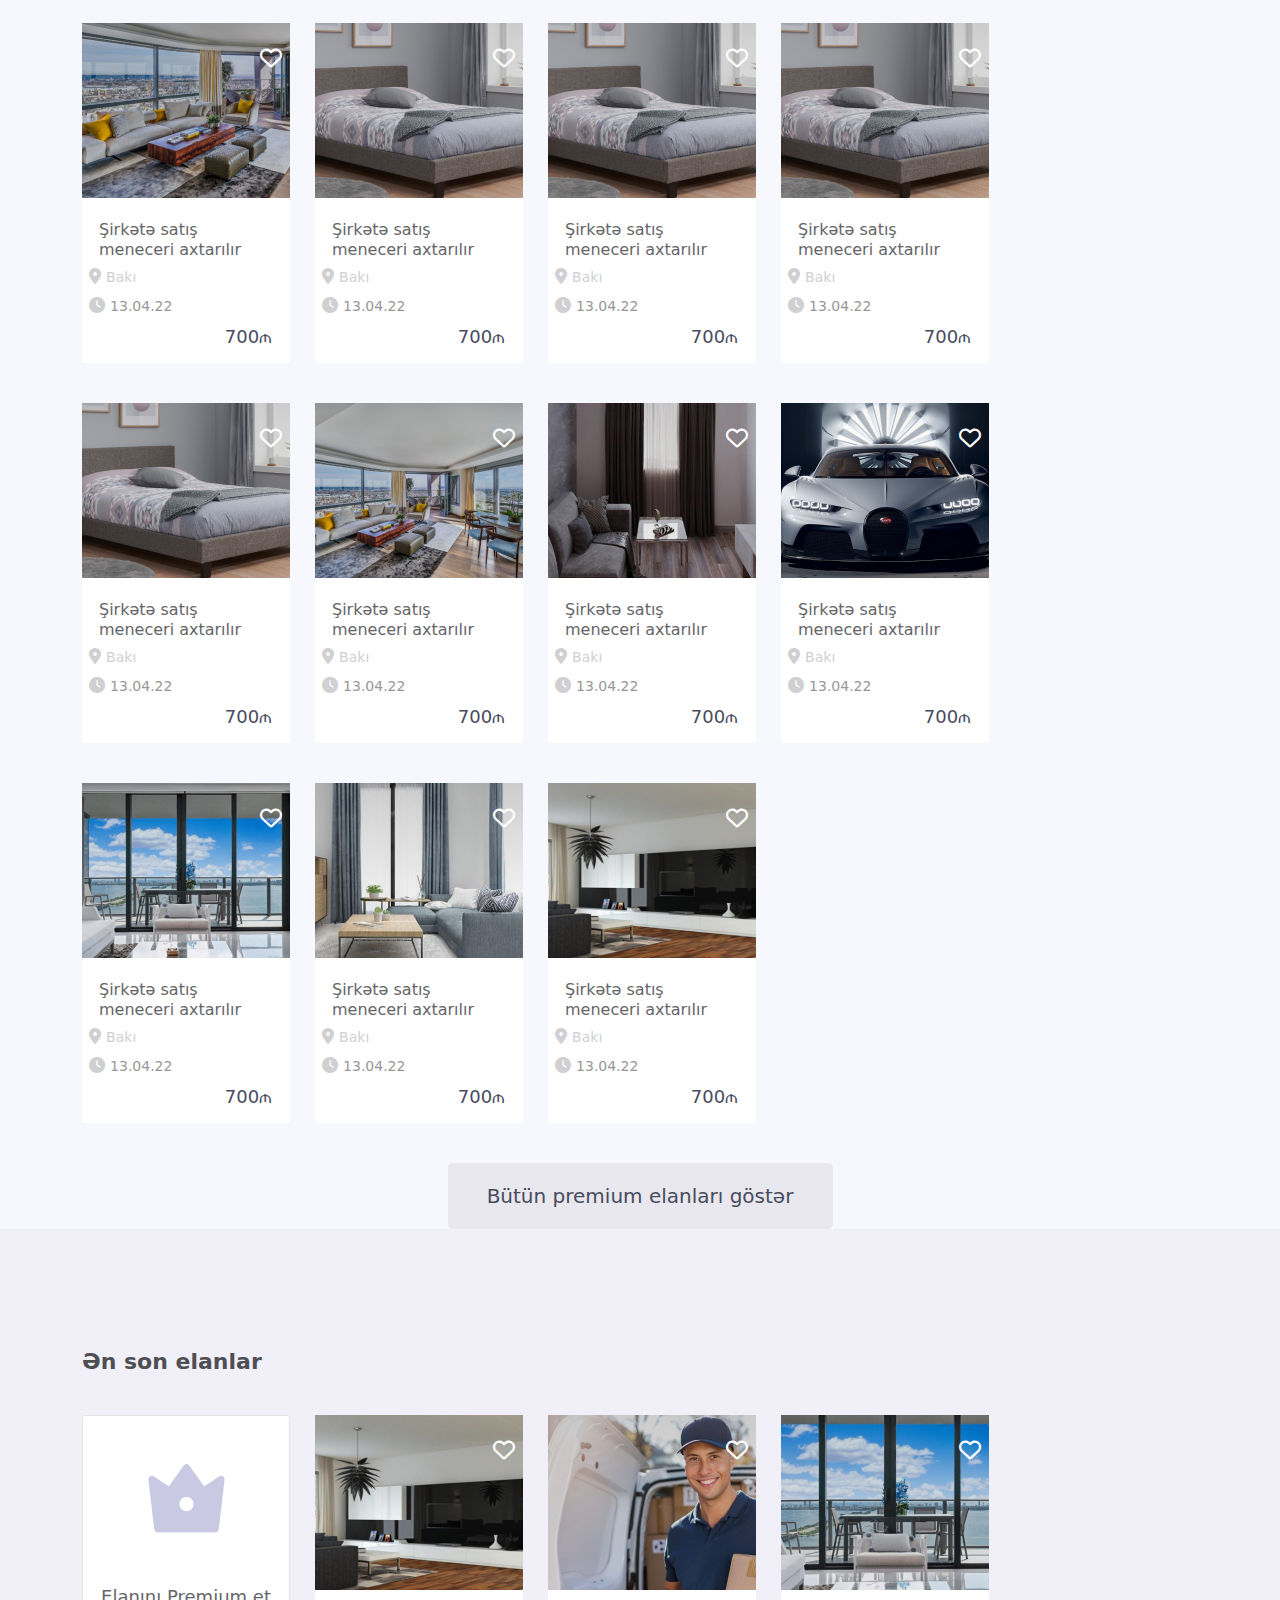
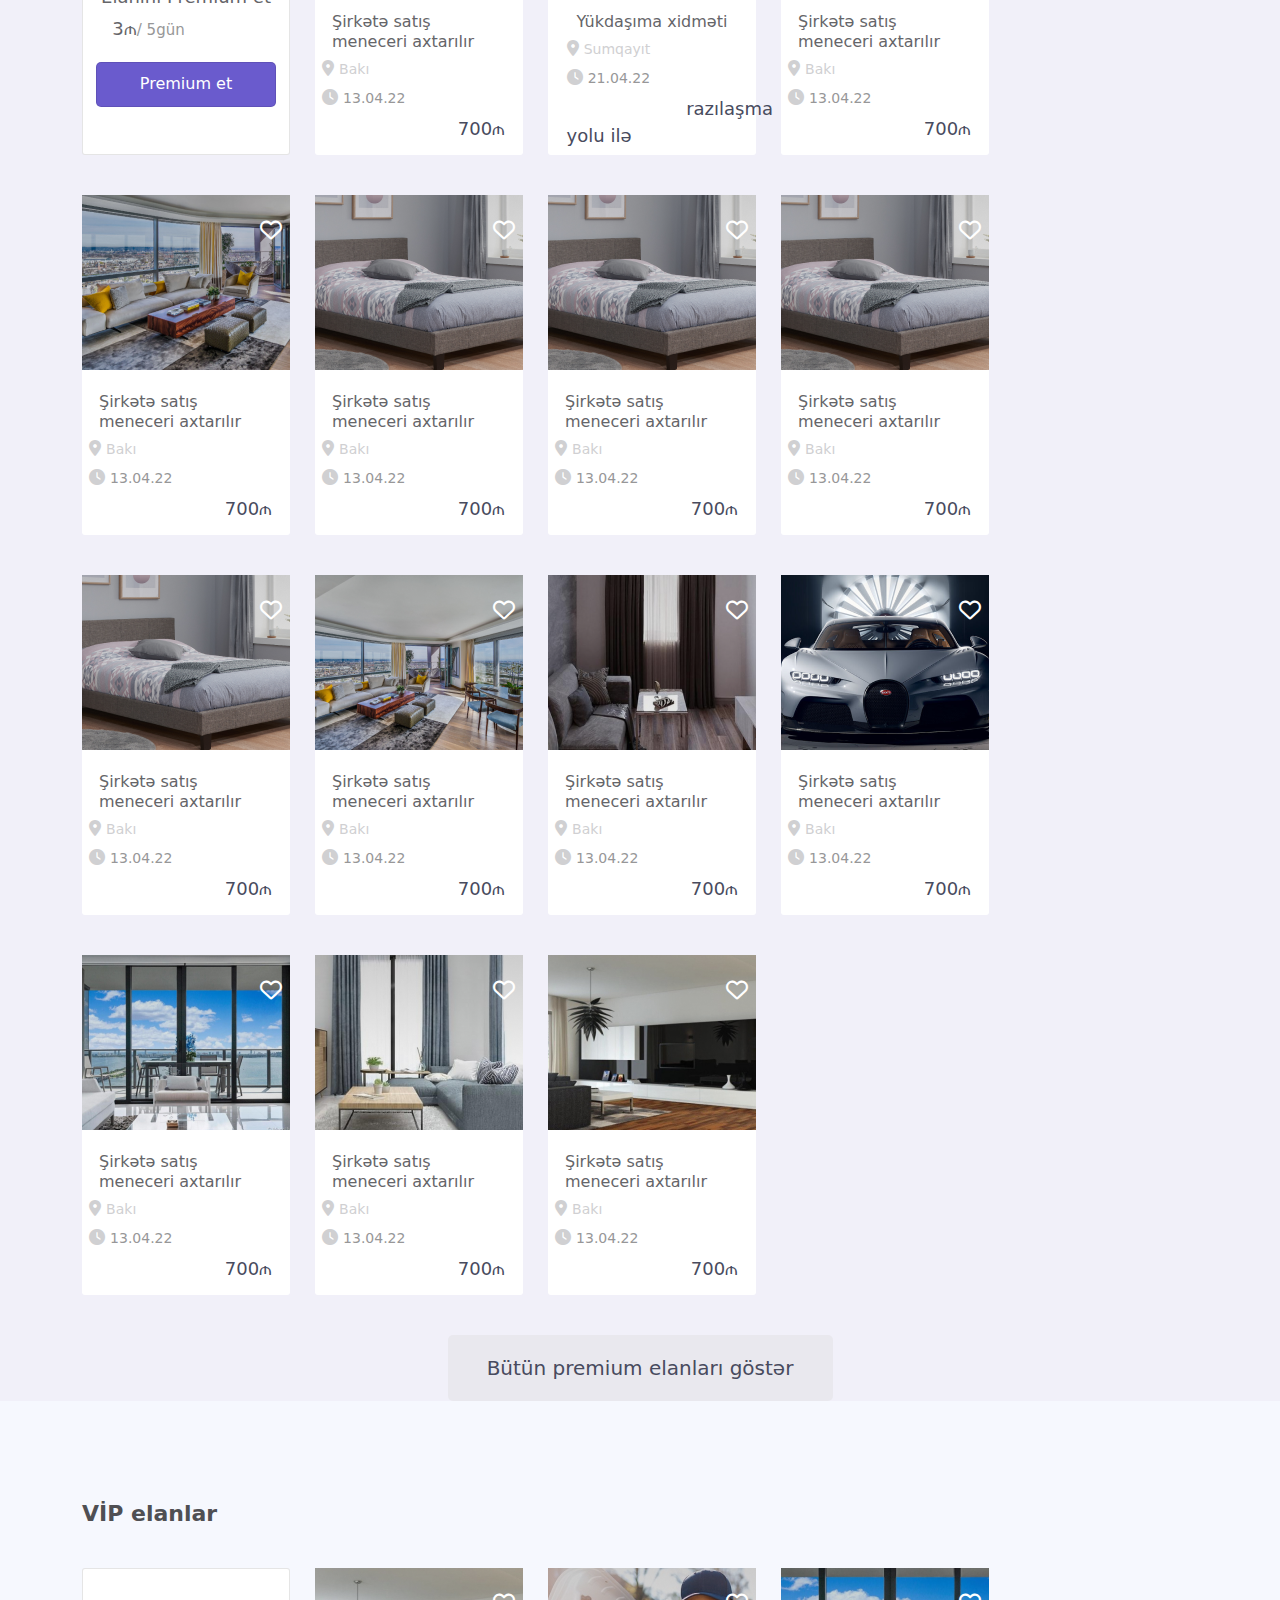
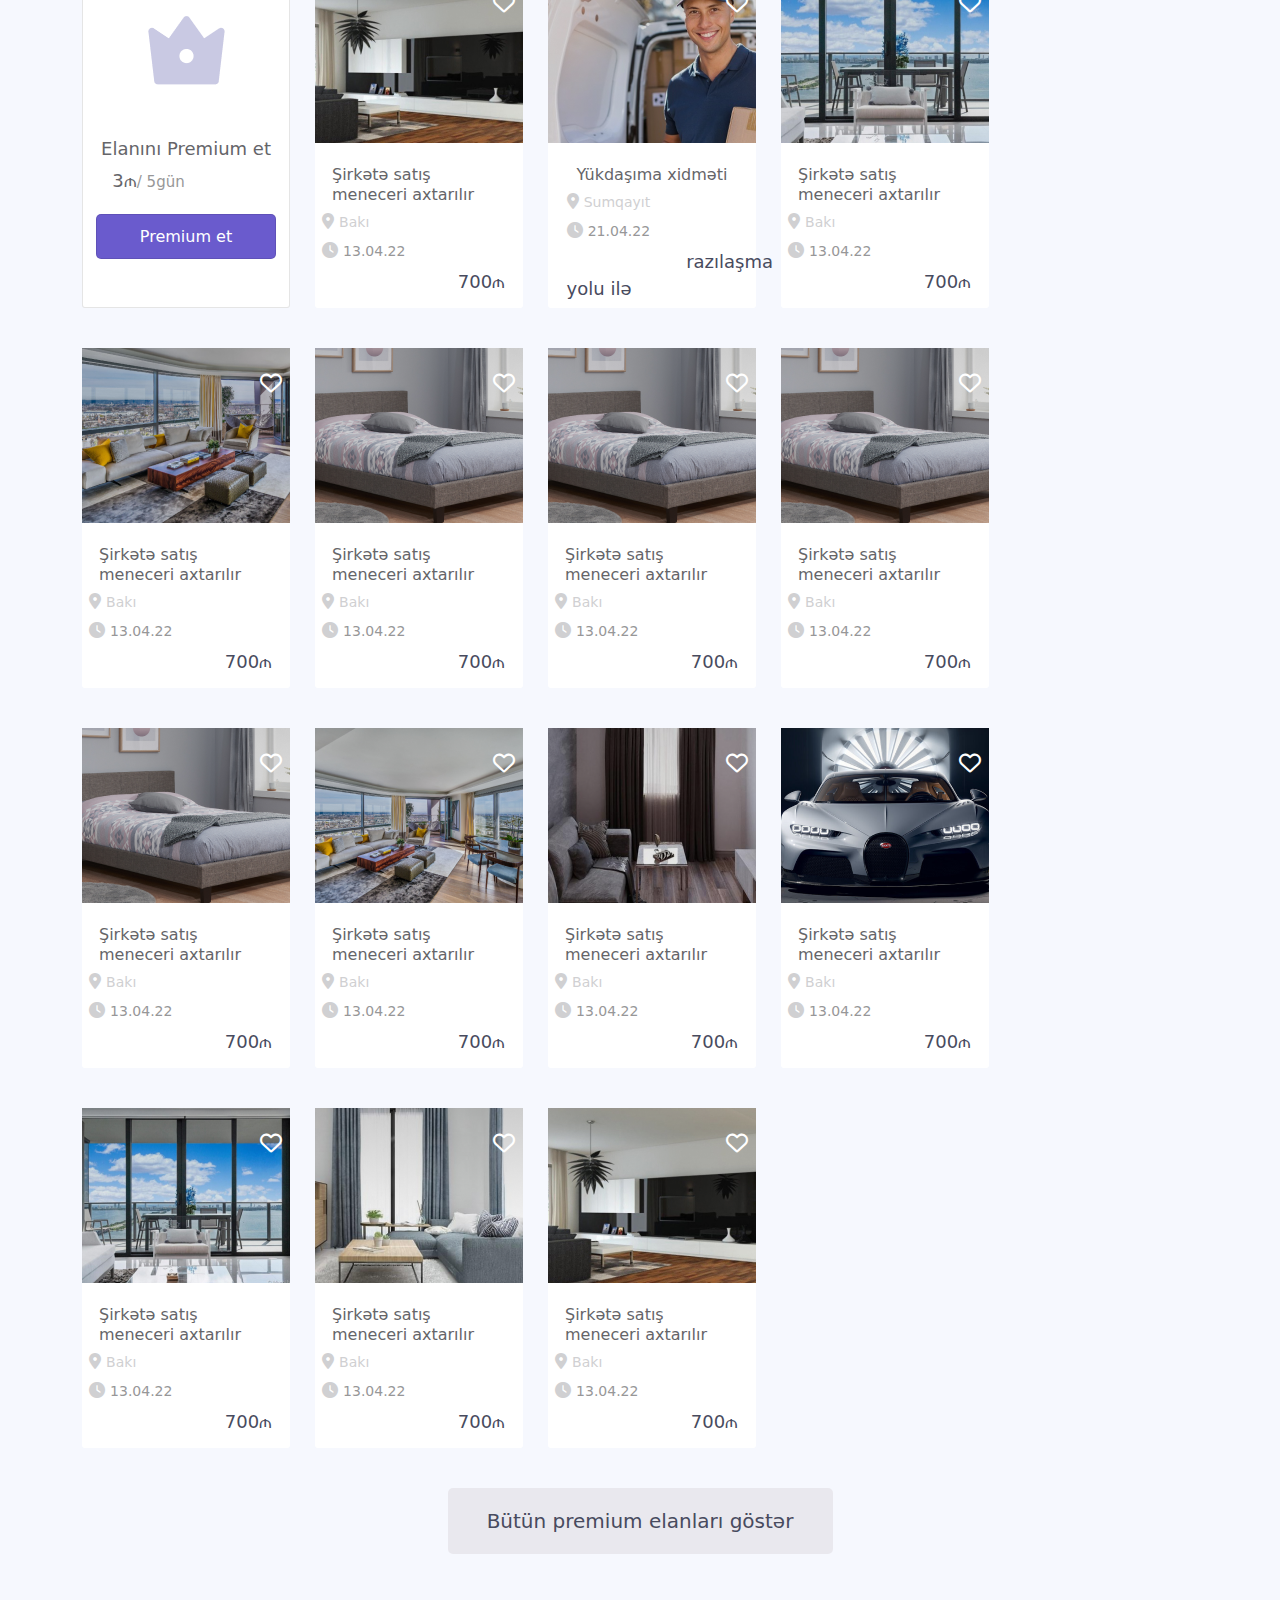
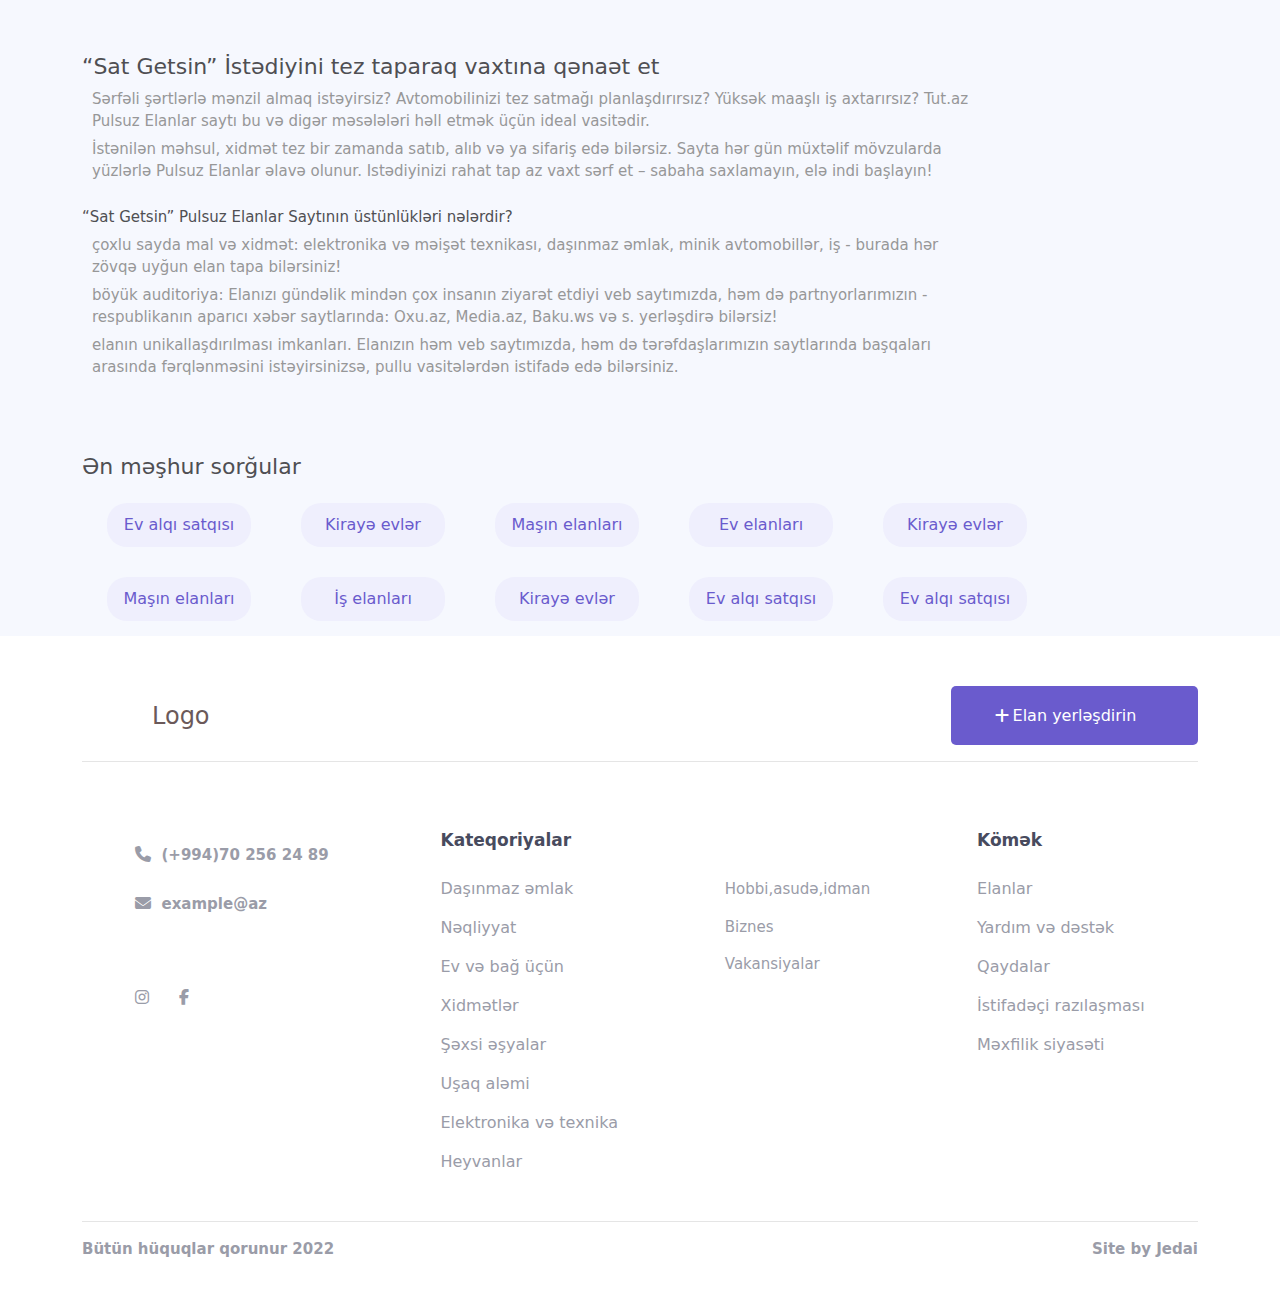
==== commit 0b568850: "28.02.2023" ====
--- a/index.html
+++ b/index.html
@@ -853,6 +853,30 @@
           <a href="#">Logo</a>
         </div>
         <div class="search-box">
+         <!-- searchbox-click-drop -->
+        <div class="search-drop">
+          <div class="city">
+            <i class="fa-solid fa-location-dot"></i>
+            <a href="#"> Şəhər əlavə edin</a>
+          </div>
+          <hr>
+           <p>Ən son axtarılanlar</p>
+          <div class="search-history">
+            
+            <div class="history-box"><a href="#">iphone12 </a></div>
+            <div class="history-box"><a href="#">Ofis </a></div>
+            <div class="history-box"><a href="#">Dibçək </a></div>
+          </div>
+          <hr>
+          <p>Əlaqəli nəticələr</p>
+          <div class="same">
+            <p>Dibçək</p>
+            <p>Dibçək <span> altlığı</span></p>
+
+          </div>
+          
+           
+        </div  >
           <button class="dropdown-btn">
           <!-- svg1 -->    
              <svg
@@ -893,6 +917,7 @@
          <span> Kateqoriya seçin </span>
           </button>
           <input
+            class="input-btn"
             type="text"
             placeholder="Axtaracağınız məhsul,elan,kateqoriyanı yazın"
           />
@@ -1015,21 +1040,7 @@
             </div>
           </div>
         </section>
-        <!-- searchbox-click-drop -->
-        <div class="search-drop">
-          <div class="city">
-            <i class="fa-solid fa-location-dot"></i>
-            <a href="#"> Şəhər əlavə edin</a>
-          </div>
-          <hr>
-           <p>Ən son axtarılanlar</p>
-          <div class="search-history">
-            
-            <div class="history-box"><a href="#">iphone12 </a></div>
-            <div class="history-box"><a href="#">Ofis </a></div>
-            <div class="history-box"><a href="#">Dibçək </a></div>
-            </div>
-        </div>
+
         <div class="select-box">
           <a href="#"><i class="fa-regular fa-heart"></i> </a>
           <a href="#">Seçilənlər</a>
--- a/css/style.css
+++ b/css/style.css
@@ -161,10 +161,7 @@
     position: relative;
     text-align: center;
     color: #A8A8AA;
-    position: absolute;
-    right: 10px;
-
-
+    right: 30px;
 }
 
 .select-box {
@@ -1498,7 +1495,7 @@
     display: flex;
     justify-content: space-between;
     padding: 10px;
-    align-items: center;
+    align-items: center; 
 }
 .types-list a{
     text-decoration: none;
@@ -1511,13 +1508,16 @@
 .search-drop{
   background-color: #FFFFFF;
   width: 505px;
-  height: 140px;
+  height: 260px;
   border: 1px solid #E8E8E8;
   border-radius: 0px 0px 5px 5px;
   position: absolute;
-  left: 424px;
-  top: 109px;
-}
+  left: 176px;
+  top: 55px;
+  scale: 0;
+}
+
+
 
 .search-drop .city{
     display: flex;
@@ -1535,6 +1535,8 @@
     text-decoration: none;
     font-size: 14px;
     color: #979798;
+    right: auto!important;
+    margin-left: 20px;
 }
 .search-drop hr{
     color: #a2a0a0;
@@ -1549,19 +1551,32 @@
 .history-box{
     padding: 5px 10px;
     background-color: #EFEFFD;
-    border-radius: 20px;
-    -webkit-border-radius: 20px;
-    -moz-border-radius: 20px;
-    -ms-border-radius: 20px;
-    -o-border-radius: 20px;
+    border-radius: 20px !important;
+    -webkit-border-radius: 20px !important;
+    -moz-border-radius: 20px !important;
+    -ms-border-radius: 20px !important;
+    -o-border-radius: 20px !important;
     margin-right: 30px;
-   
-
+  
 }
 
 .history-box a{
     color: #6A5BCD;
     text-decoration: none;
     font-weight: 500;
+    text-align: center;
+    right: 0 !important;
  
-}+}
+
+
+.same p{
+    font-weight: 500;
+    color: #484B5E;
+    margin-top: 10px;
+}
+
+.same p span{
+    color: #A8A8AA !important;
+}
+
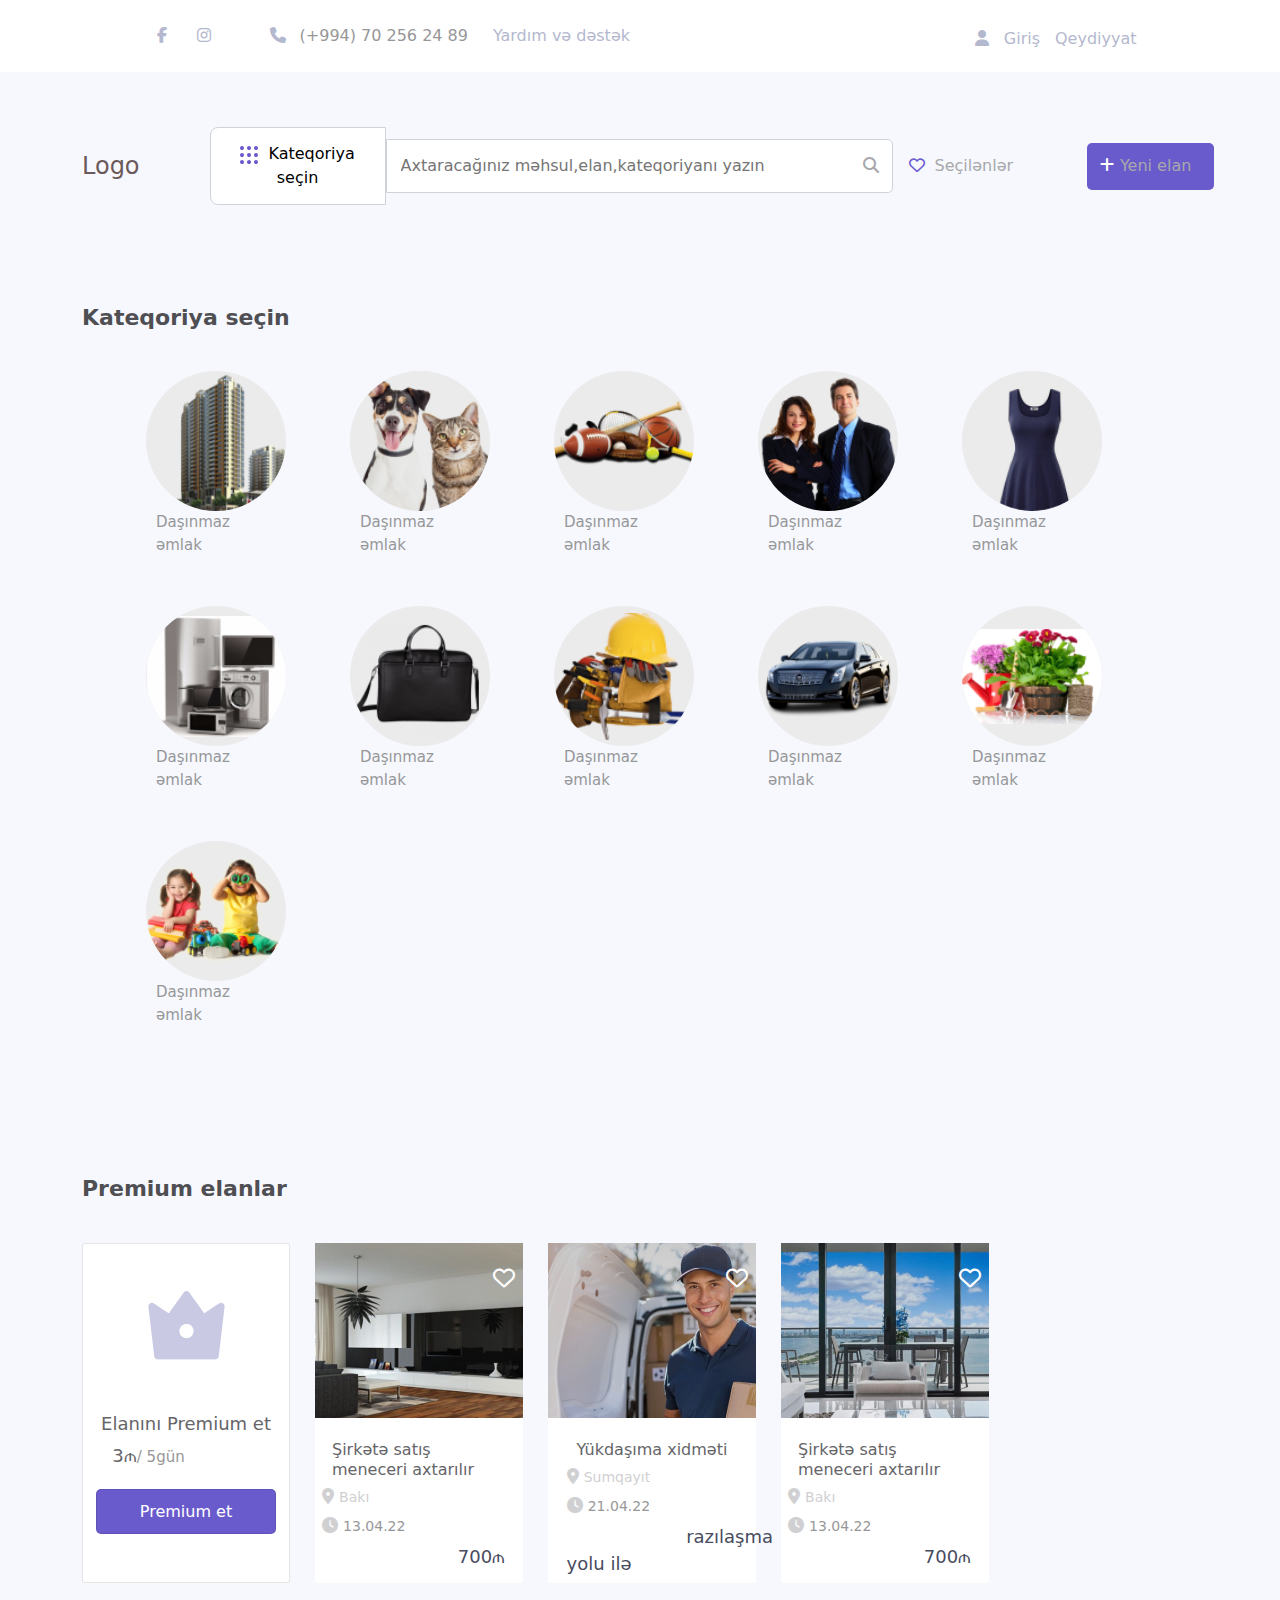
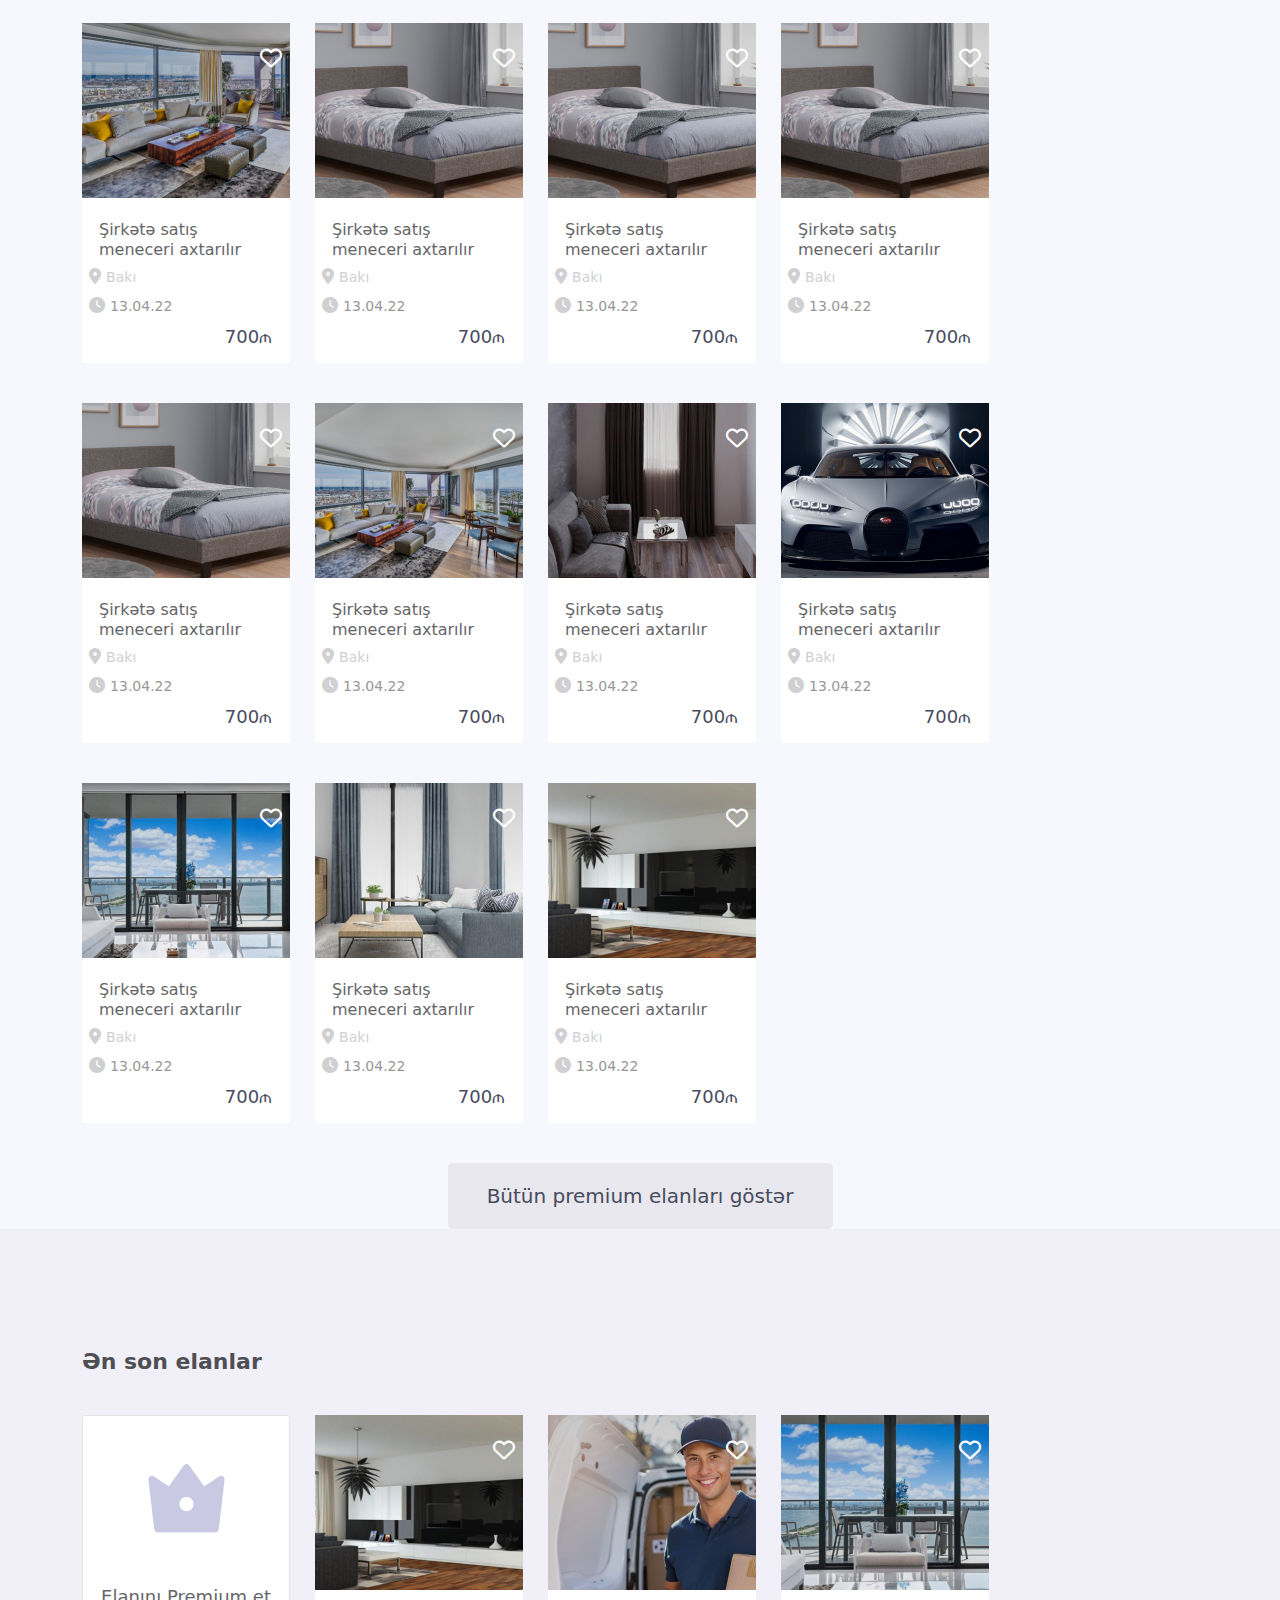
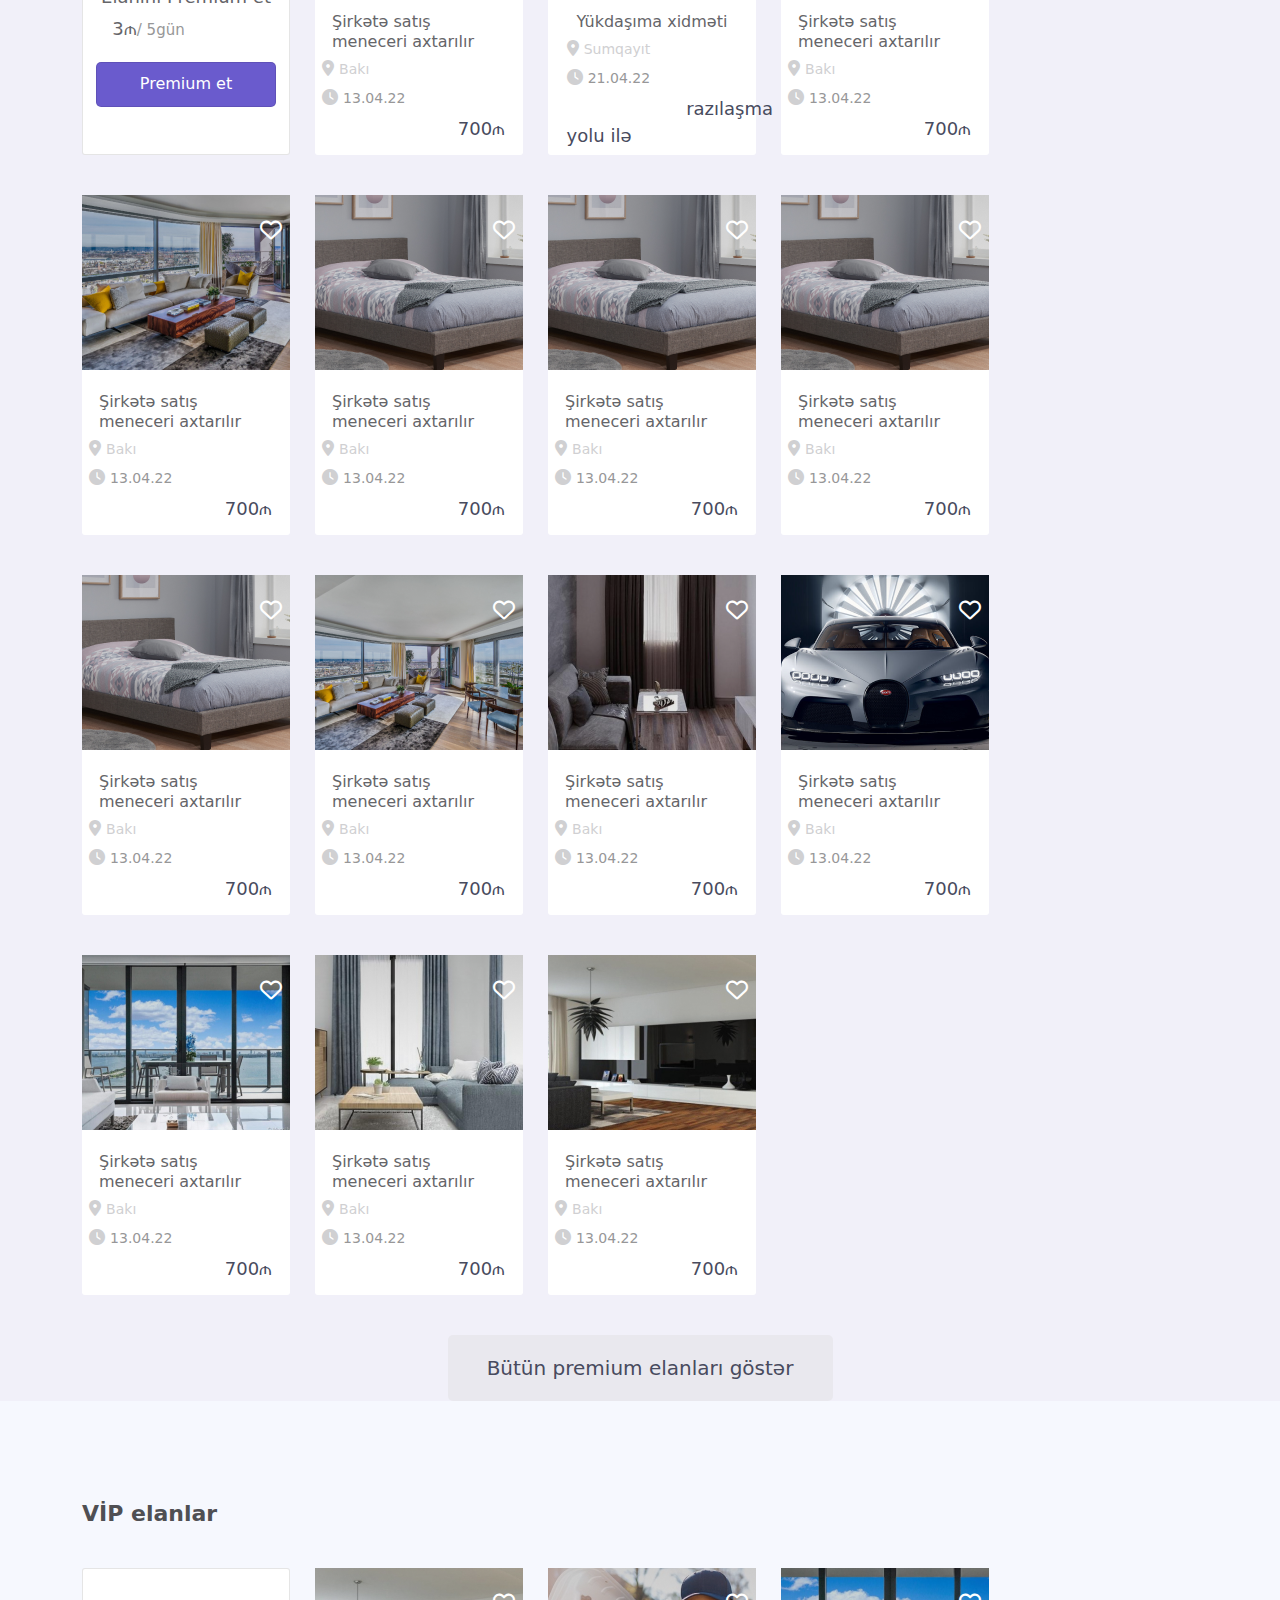
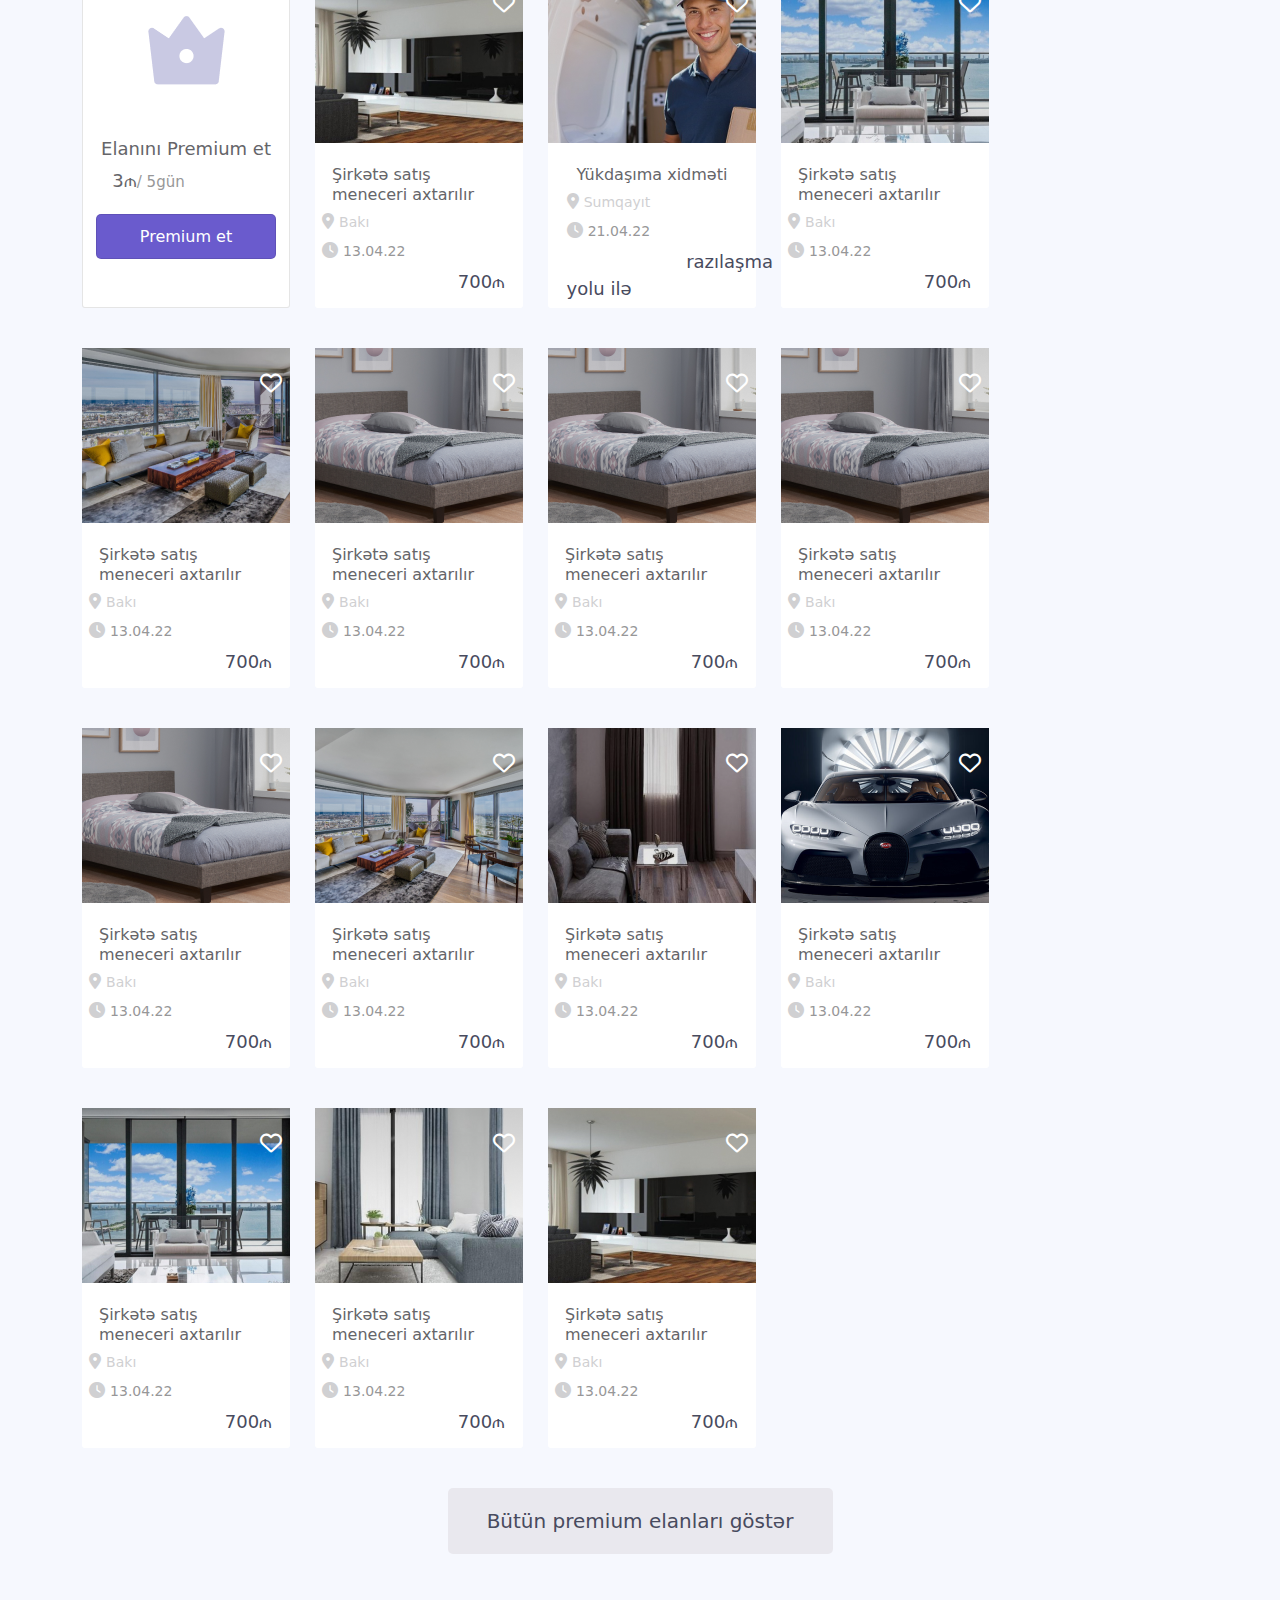
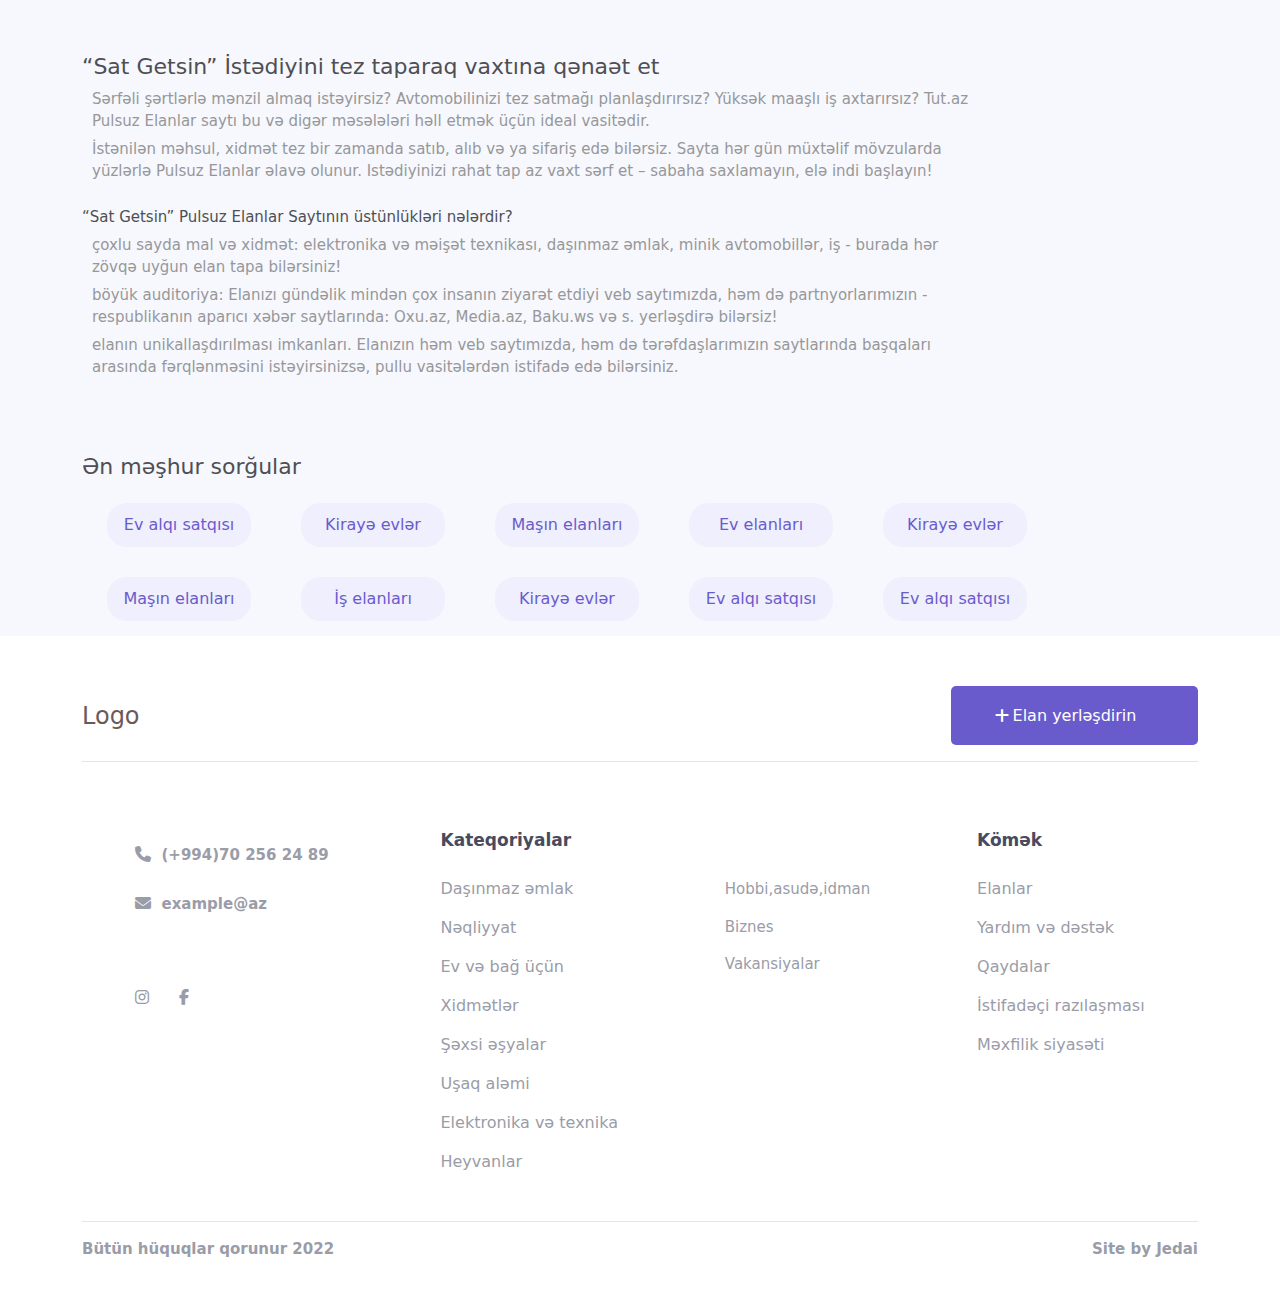
==== commit 7c44e549: "14.03.2023" ====
--- a/index.html
+++ b/index.html
@@ -928,7 +928,7 @@
           <div class="category-bb">
             <div class="category-type">
               <ul>
-                <li class="category-box">
+                <li data-id="1" class="category-box active-viz ">
                   <div>
                     <a href="#">
                       <i class="fa-solid fa-house home"></i>
@@ -938,7 +938,7 @@
                   </div>
                 </li>
 
-                <li class="category-box">
+                <li class="category-box active-viz">
                   <div>
                     <a href="#">
                       <i class="fa-solid fa-mobile-button mobile-b"></i>
@@ -1019,9 +1019,21 @@
                 <li><a href="#">Mənzillər</a><i class="fa-solid fa-chevron-right"></i></li>
                 <li><a href="#">Mənzillər</a><i class="fa-solid fa-chevron-right"></i></li>
                 <li><a href="#">Mənzillər</a><i class="fa-solid fa-chevron-right"></i></li>
+                <li ><a href="#">Mənzillər</a><i class="fa-solid fa-chevron-right"></i></li>
+                <li ><a href="#">Mənzillər</a><i class="fa-solid fa-chevron-right"></i></li>
+                <li ><a href="#">Mənzillər</a><i class="fa-solid fa-chevron-right"></i></li>
+              </ul>
+              </ul>
+              </ul>
+              <ul class="types-list">
+              <ul class="types-list">
+              <ul class="types-list">
                 <li><a href="#">Mənzillər</a><i class="fa-solid fa-chevron-right"></i></li>
                 <li><a href="#">Mənzillər</a><i class="fa-solid fa-chevron-right"></i></li>
                 <li><a href="#">Mənzillər</a><i class="fa-solid fa-chevron-right"></i></li>
+                <li ><a href="#">Mənzillər</a><i class="fa-solid fa-chevron-right"></i></li>
+                <li ><a href="#">Mənzillər</a><i class="fa-solid fa-chevron-right"></i></li>
+                <li ><a href="#">Mənzillər</a><i class="fa-solid fa-chevron-right"></i></li>
               </ul>
              </div>
 
@@ -1045,9 +1057,11 @@
           <a href="#"><i class="fa-regular fa-heart"></i> </a>
           <a href="#">Seçilənlər</a>
           <div class="new-button">
-            <button>
-              <a href="#"><i class="fa-solid fa-plus"></i></a>
-              Yeni elan
+            <button formaction="/yenielan.html">
+              <a href="/yenielan.html"><i class="fa-solid fa-plus"></i>
+                Yeni elan
+              </a>
+              
             </button>
           </div>
         </div>
--- a/css/style.css
+++ b/css/style.css
@@ -103,7 +103,7 @@
     z-index: 99999;
 }
 .logo {
-    margin-left: 70px;
+    margin-right: 70px;
 }
 
 .logo a {
@@ -1478,8 +1478,15 @@
     align-items: center;
    flex-direction: column;
    margin-top: 10px;
+   visibility: hidden;
+   opacity: 0;
    
   
+}
+
+.types .active-viz{
+    visibility: visible ;
+    opacity: 1;
 }
 
 .types-list{
@@ -1580,3 +1587,602 @@
     color: #A8A8AA !important;
 }
 
+.menziller{
+    margin-top: 80px;
+}
+
+.menzil-header{
+    display: flex;
+    justify-content: space-between;
+}
+
+.menzil-header h1{
+    font-weight: 700;
+    font-size: 30px;
+    color: #484B5E;
+    
+}
+
+.menzil-header  p{
+    color: #979798;
+    font-weight: 400;
+    font-size: 14px;
+}
+.menzil-header  p span{
+    color: #484B5E;
+    font-size: 14px;
+    font-weight: 500;
+
+}
+
+.menzil-main{
+    background-color: #ffff;
+    height: 302px;
+    width: 1295px;
+    display: flex;
+    align-items: center;
+}
+.menzil-box{
+   
+    padding: 30px;
+    max-width: 100%;
+    position: relative;
+  
+}
+.menzil-type a{
+    text-decoration: none;
+    color:#7D8092 ;
+   font-size: 18px;
+}
+.menzil-type span{
+  padding-left: 40px;
+  color: #484B5E;
+  font-weight: 500;
+}
+
+.menzil-type{
+   display: flex;
+   margin-bottom: 20px;
+ justify-content: space-between;
+    
+}
+
+.menzil-footer{
+    background-color: #FFFFFF;
+    padding: 20px;
+    border-top: 2px solid #F3F4FF;
+   
+}
+
+.nice-select {
+  margin-left: 48px;
+  width: 182px;
+  height: 50px !important;
+  border-radius: 5px;
+  -webkit-border-radius: 5px;
+  -moz-border-radius: 5px;
+  -ms-border-radius: 5px;
+  -o-border-radius: 5px;
+   background-color: #EFF3FA;
+   border: 0;
+   text-align: center;
+}
+
+.menzil-buttons button{
+  margin-left: 48px;
+  width: 182px;
+  height: 50px;
+  border-radius: 5px;
+  -webkit-border-radius: 5px;
+  -moz-border-radius: 5px;
+  -ms-border-radius: 5px;
+  -o-border-radius: 5px;
+   background-color: #EFF3FA;
+   border: 0;
+   text-align: center;
+}
+
+.yeni-elan{
+ padding-top: 100px;
+}
+
+.regulars{
+    background-color: #F0F1FAD9;
+    padding: 30px;
+}
+
+.regulars h2{
+    color: #686877;
+    font-size: 20px;
+    font-weight: 500;
+}
+.regulars p{
+    color:#707079 ;
+}
+
+/* sexsi melumatlar */
+.yeni-info{
+    margin-top: 41px;
+}
+.inputs{
+    margin-top: 40px;
+    display: flex;
+    flex-wrap: wrap;
+}
+
+.input-box{
+    padding: 20px;
+   
+    
+}
+
+.input-box span{
+ color: #979CA8;
+ font: 14px;
+ font-weight: 700;
+
+}
+
+
+.input-box input{
+    width: 375px;
+    height: 50px;
+    border-radius: 5px;
+    -webkit-border-radius: 5px;
+    -moz-border-radius: 5px;
+    -ms-border-radius: 5px;
+    -o-border-radius: 5px;
+    border: none;
+    display: flex; 
+    align-items: center;
+   padding: 9px;
+   margin-right: 50px;
+} 
+.numbers{
+    width: 262px !important;
+}
+
+.phone-flex{
+    display: flex;
+}
+
+.phone-flex select {
+ border: none;
+ outline: none;
+}
+
+.product-infotwo{
+    margin-top: 50px;
+}
+
+.product-infotwo  h1{
+    color: #484B5E;
+    font-size: 25px;
+    font-weight: 700;
+}
+.yeni-info h1{
+    color: #484B5E;
+    font-size: 25px;
+    font-weight: 700;
+}
+.yeni-elan h1{
+    color: #484B5E;
+    font-size: 25px;
+    font-weight: 700;
+}
+.yeni-info h1{
+    color: #484B5E;
+    font-size: 25px;
+    font-weight: 700;
+}
+.product-name{
+    margin-top: 68px;
+
+}
+.product-name input{
+    width: 870px;
+    height: 50px;
+    border-radius: 5px;
+    -webkit-border-radius: 5px;
+    -moz-border-radius: 5px;
+    -ms-border-radius: 5px;
+    -o-border-radius: 5px;
+    border: none;
+    padding-left: 7px;
+   
+}
+.product-name input:focus{
+    outline: 1px solid #6A5BCD ;
+}
+.product-name,.input-boxtwo span{
+    color:#ABA9B7 ;
+    font-size: 14px;
+    font-weight: 700;
+}
+.product-name a {
+    text-decoration: none;
+    color: #C4C4C4;  
+}
+
+.input-info{
+    display: flex;
+    flex-wrap: wrap;
+    max-width: 870px;
+   
+}
+
+.input-info .input-boxtwo{
+    display: flex;
+    flex-direction: column;
+    position: relative;
+    margin-top:40px  ;
+    width: 50%;
+}
+
+/* .input-info .input-boxtwo:not(:nth-child(even)){
+   width: 50%;
+} */
+
+
+.input-info .input-boxtwo i{
+    position: absolute;
+    right: 84px;
+    top: 18px;
+    cursor: pointer;
+}
+
+.input-info .input-boxtwo select{
+    width: 375px;
+    height: 50px;
+    border-radius: 5px;
+    outline: none;
+    border: 1px solid #E9E8EE;
+    color: #9A9CA8;
+}
+.input-info .input-boxtwo input{
+    width: 375px;
+    height: 50px;
+    border-radius: 5px;
+    outline: none;
+    border: 1px solid #E9E8EE;
+    padding-left: 8px;
+}
+
+.serach-cc{
+    position: relative;
+}
+
+.span-ab{
+    position: absolute;
+    right: -56%;
+    top: 35px;
+    font-size: 18px !important;
+}
+
+.input-boxtwo textarea{
+    width: 375px;
+    height: 166px;
+    outline: 0px;
+}
+
+.input-w{
+    width: 50%;
+}
+
+
+.upload{
+    top: -11px;
+    position: absolute !important;
+    right: -27px;
+	margin: 0;
+	padding: 0;
+	font-size: 20px;
+	cursor: pointer;
+	opacity: 0;
+	filter: alpha(opacity=0) ;
+	color: #6A5BCD !important;
+	background-color: #0000de !important;
+	width: 83px !important;
+	height: 28px !important;
+	-webkit-filter: alpha(opacity=0) ;
+
+}
+
+.fileUpload{
+    position: absolute;
+    overflow: hidden;
+    border: 1px solid #6A5BCD;
+    width: 83px !important;
+    height: 28px !important;
+    background-color: #ffffff;
+    top: 43% !important;
+    right: -65% !important;
+    text-align: center;
+    cursor: pointer;
+    border-radius:5px ;
+    -webkit-border-radius:5px ;
+    -moz-border-radius:5px ;
+    -ms-border-radius:5px ;
+    -o-border-radius:5px ;
+}
+
+
+.fileUpload span{
+    color: #6A5BCD !important;
+}
+
+.sec-head{
+    margin: 40px 0 15px 0;
+}
+
+.sec-head span{
+    color: #979CA8;
+    font-size: 14px;
+    font-weight: 700;
+
+}
+
+.sec-head i{
+    color: #979798;
+}
+
+.plus-box{
+    display: flex;
+    flex-direction: column;
+    justify-content: center;
+    align-items: center;
+    width: 145px;
+    height: 170px;
+    background-color: #ffff;
+    border-radius:5px;
+    -webkit-border-radius:5px;
+    -moz-border-radius:5px;
+    -ms-border-radius:5px;
+    -o-border-radius:5px;
+    padding: 5px;
+}
+
+.plus-box i{
+    font-size: 34px;
+    color: #6A5BCD;
+    
+}
+
+
+.plus-box span{
+    color: #9A9CA8;
+    font-weight: 500;
+    font-size: 12px;
+    margin-top: 15px;
+    max-width: 120px;
+}
+
+.boxes-name{
+  display: flex;
+}
+
+.pic-box{
+    position: relative;
+    margin-left: 25px;
+}
+
+.pic-box a{
+    width: 24px;
+    height: 24px;
+    position: absolute;
+    right: 20px;
+    top: 16px;
+    padding: 10px;
+    background-color: #FCE4E2;
+    color: #EA4135;
+    border-radius: 50%;
+    -webkit-border-radius: 50%;
+    -moz-border-radius: 50%;
+    -ms-border-radius: 50%;
+    -o-border-radius: 50%;
+}
+
+.pic-box i{
+    position: absolute;
+    right: 5px;
+    top: 5px;
+
+}
+
+.picture-info{
+    margin-bottom: 60px;
+}
+
+ /* mehsul infos */
+
+ .mehsul-infos{
+    margin-top: 80px;
+ }
+
+ .seler{
+  display: flex;
+ }
+.left-box{
+    display: flex;
+    flex-direction: column;
+    width: 50%;
+}
+.pictures-box {
+    position: relative;
+    margin-bottom: 20px;
+    max-width: 470px;
+}
+
+.pictures-box span{
+position: absolute;
+right: 90px;
+bottom: 10px;
+font-weight: 500;
+font-size: 25px;
+text-align: center;
+ border-radius: 5px;
+ background-color: #F4F4F4; /*A: biz burdayiq*/
+ color: #6A5BCD;
+ padding: 9px 15px;
+
+}
+
+.pictures-icons{
+ position: absolute;
+ right: 100px;
+ top: 20px;
+ 
+}
+
+.pictures-icons i{
+  font-size: 25px;
+  color: #ffff;
+  padding: 5px;
+  
+
+}
+.pictures-box img{
+    width: 100%;
+    height: 350px;
+    max-width: 400px;
+    border-radius:6px;
+    -moz-border-radius:6px;
+    -ms-border-radius:6px;
+    -o-border-radius:6px;
+    -webkit-border-radius:6px;
+}
+.mini-boxs{
+    display: flex;
+    justify-content: space-between;
+    max-width: 400px;
+}
+
+.mini-boxs img{
+    width: 80px;
+    border-radius: 6px;
+    -webkit-border-radius: 6px;
+    -moz-border-radius: 6px;
+    -ms-border-radius: 6px;
+    -o-border-radius: 6px;
+}
+
+.right-box h2{
+ color: #606167;
+ font-size: 25px;
+ font-weight: 500;
+}
+.stastica span{
+    padding-right: 6px;
+
+} 
+
+.seller{
+    margin-top: 30px;
+    background-color: #F2F4FD;
+    padding: 10px 15px;
+    border: 1px solid #DBDCF6;
+    border-radius: 10px;
+    width: 647px;
+    height: 149px;
+}
+.seller p{
+   color: #595961;
+   font-size: 17px;
+   font-weight: 500;
+}
+
+.ort{
+    display: flex;
+    justify-content: space-between;
+}
+
+.ort .divright{
+   width: 200px;
+   height: 45px;
+   background-color: #F5FFF7;
+   color: #408647;
+   border-radius:5px;
+    display: flex;
+    justify-content: center;
+    align-items: center;
+    font-weight: 500;
+    font-size: 15px;
+}
+
+.compar-info{
+    margin-top: 35px;
+}
+
+.seller-buttons{
+    display: flex;
+    margin-top: 40px;
+    justify-content: space-between;
+    max-width: 489px;
+}
+
+.seller-buttons button{
+   
+    background-color: #6A5BCD;
+    color: #ffff;
+    width: 145px;
+    height: 52px;
+    border: 1.5px solid #6A5BCD;
+    border-radius: 5px;
+   
+
+}
+.seller-position{
+    position: absolute;
+    right: 10px;
+    width: 32px;
+    height: 17px;
+    background: #ECFFEF;
+    border-radius: 2px;
+    top: -10px;
+    color: #408647;
+    text-align: center;
+    display: flex;
+    align-items: center;
+    justify-content: center;
+    font-weight: 500;
+
+}
+
+.nex button{
+    width: 132px;
+    background-color:#FBFCFF !important;
+    height: 52px;
+    border: 1.5px solid #6A5BCD;
+     border-radius: 5px;
+     color:#61626D ;
+}
+
+.seller-ctgbutton{
+    display: flex;
+    justify-content: space-between;
+    max-width: 300px;
+    margin-top: 55px;
+}
+
+.seller-ctgbutton div{
+    color: #979798;
+    font-size: 20px;
+    font-weight:400 ;
+    cursor: pointer;
+}
+
+.seller-ctgbutton div.active{
+    color: #484B5E !important;
+    border-bottom: 3px solid #6A5BCD;
+}
+
+.sellercontent-one{
+    margin-top: 20px;
+
+}
+
+.sellercontent-one p,li{
+    color:#5E6067;
+    font-size: 16px;
+    font-weight: 500;
+}